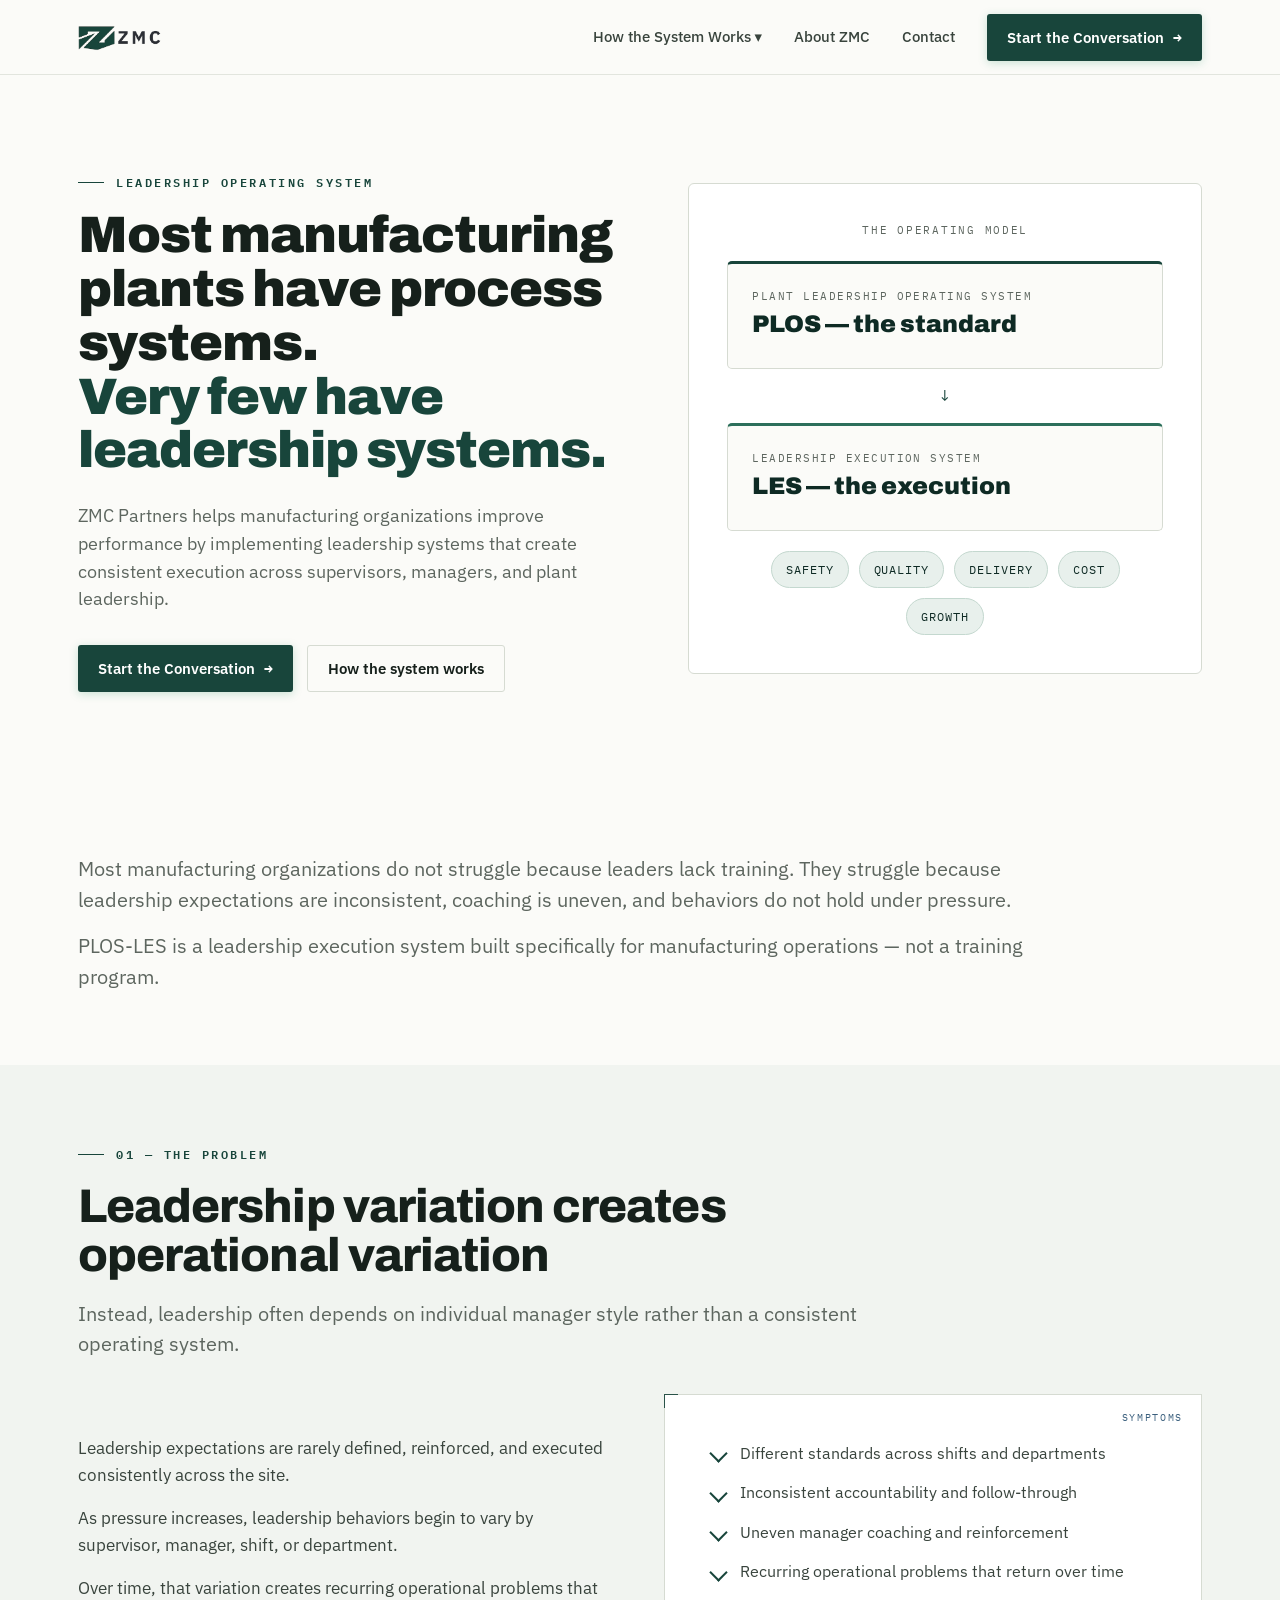
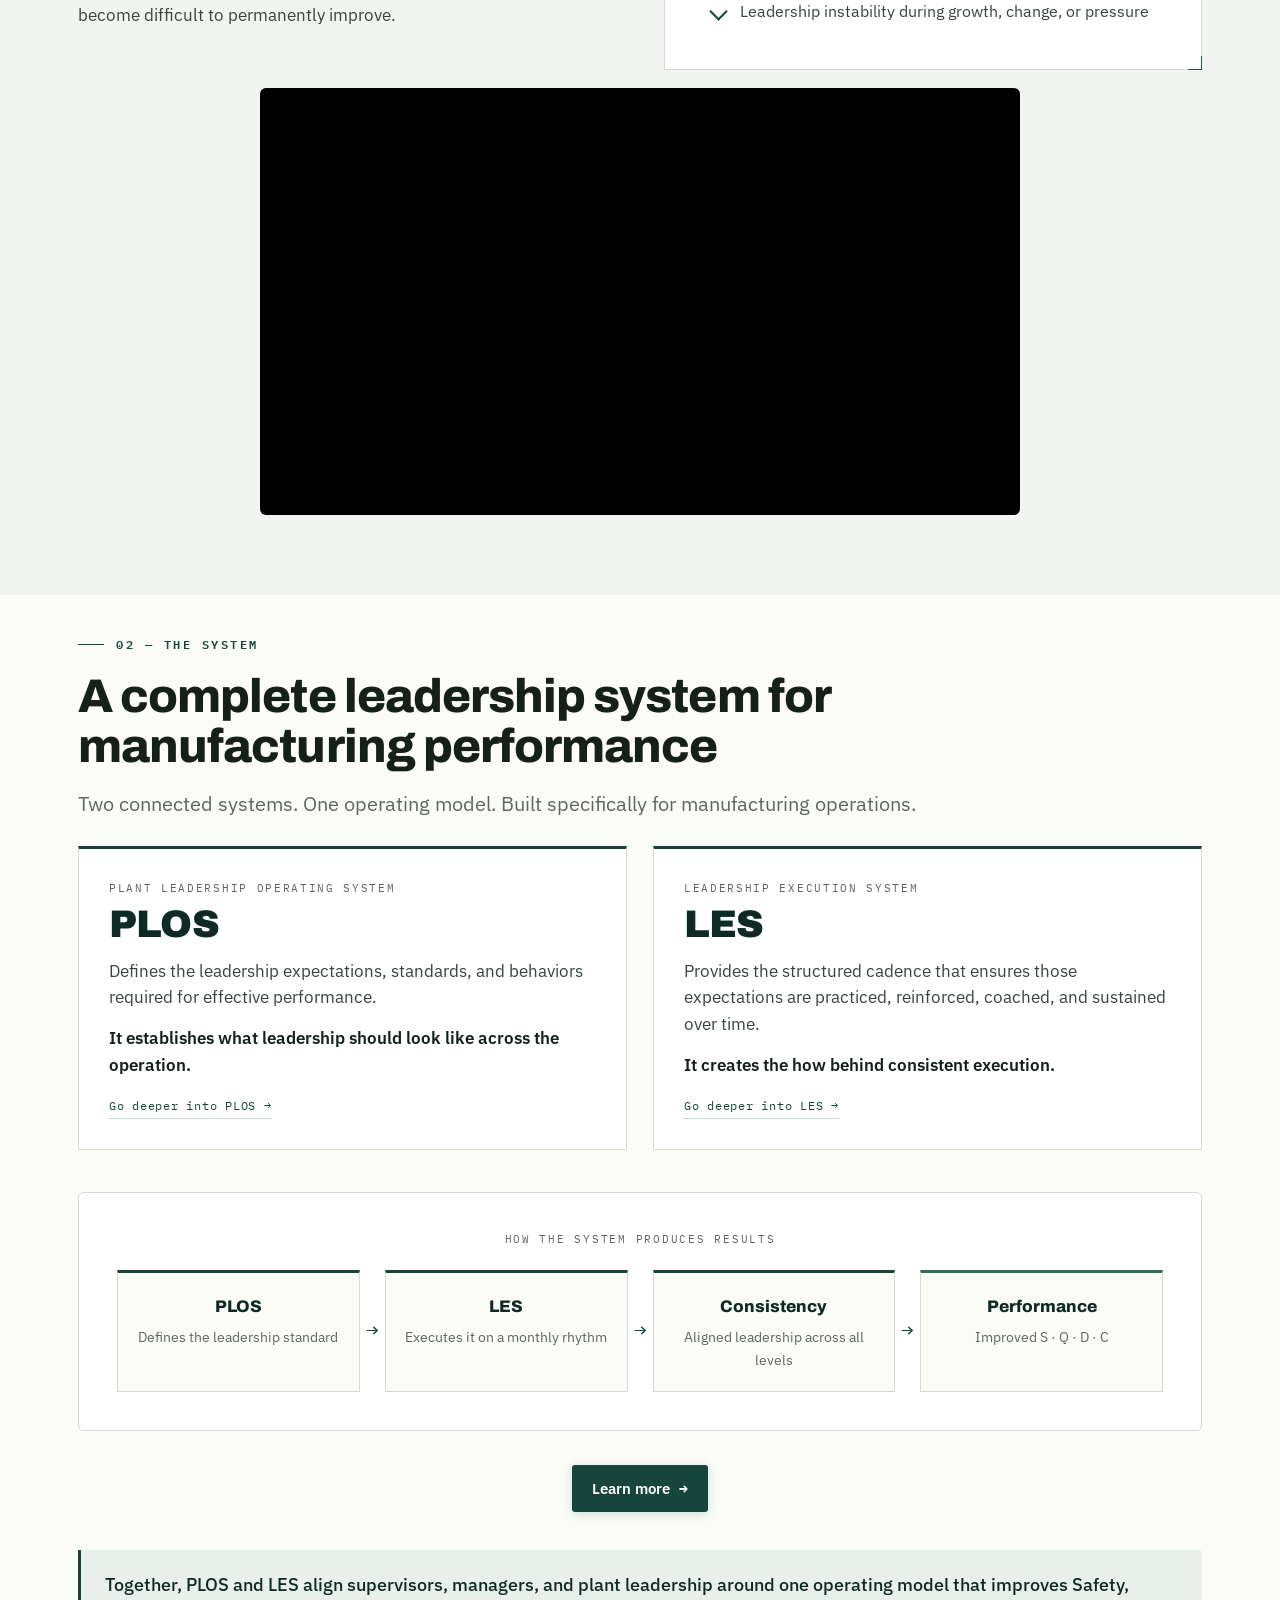
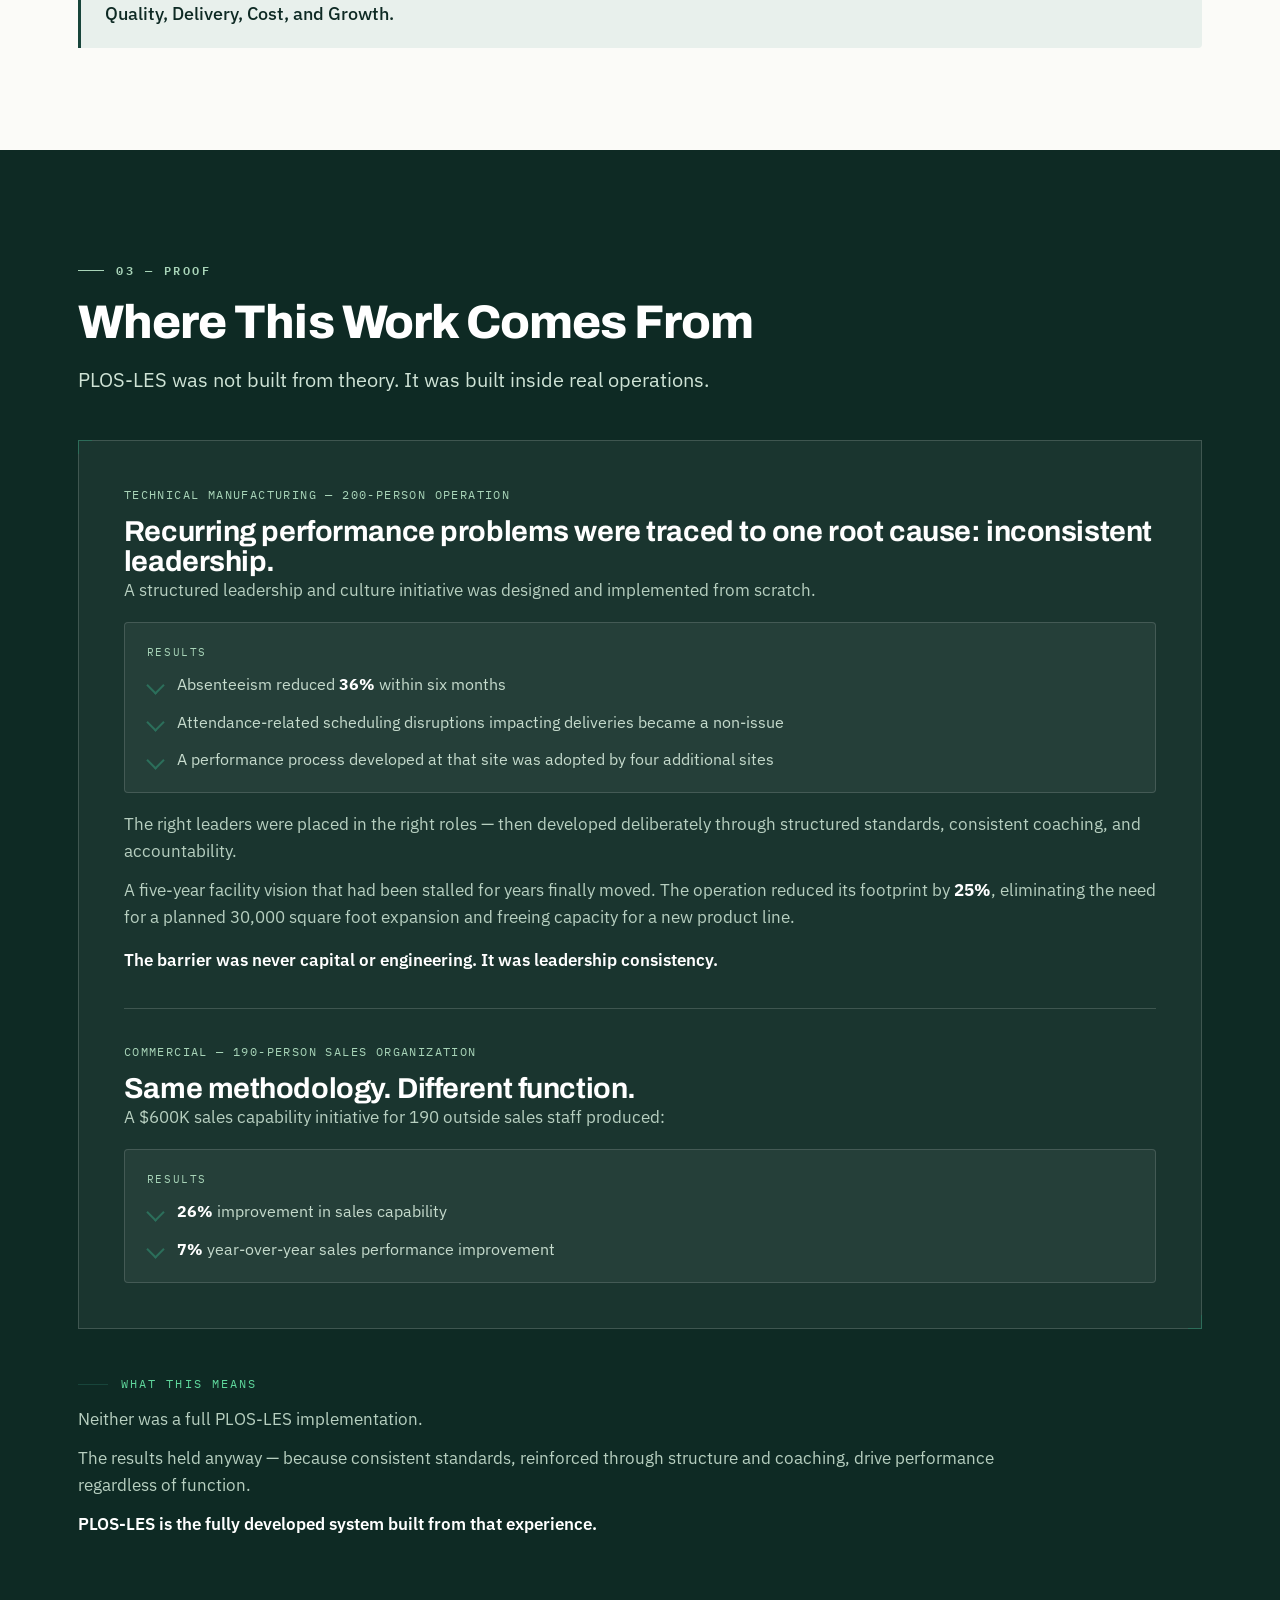
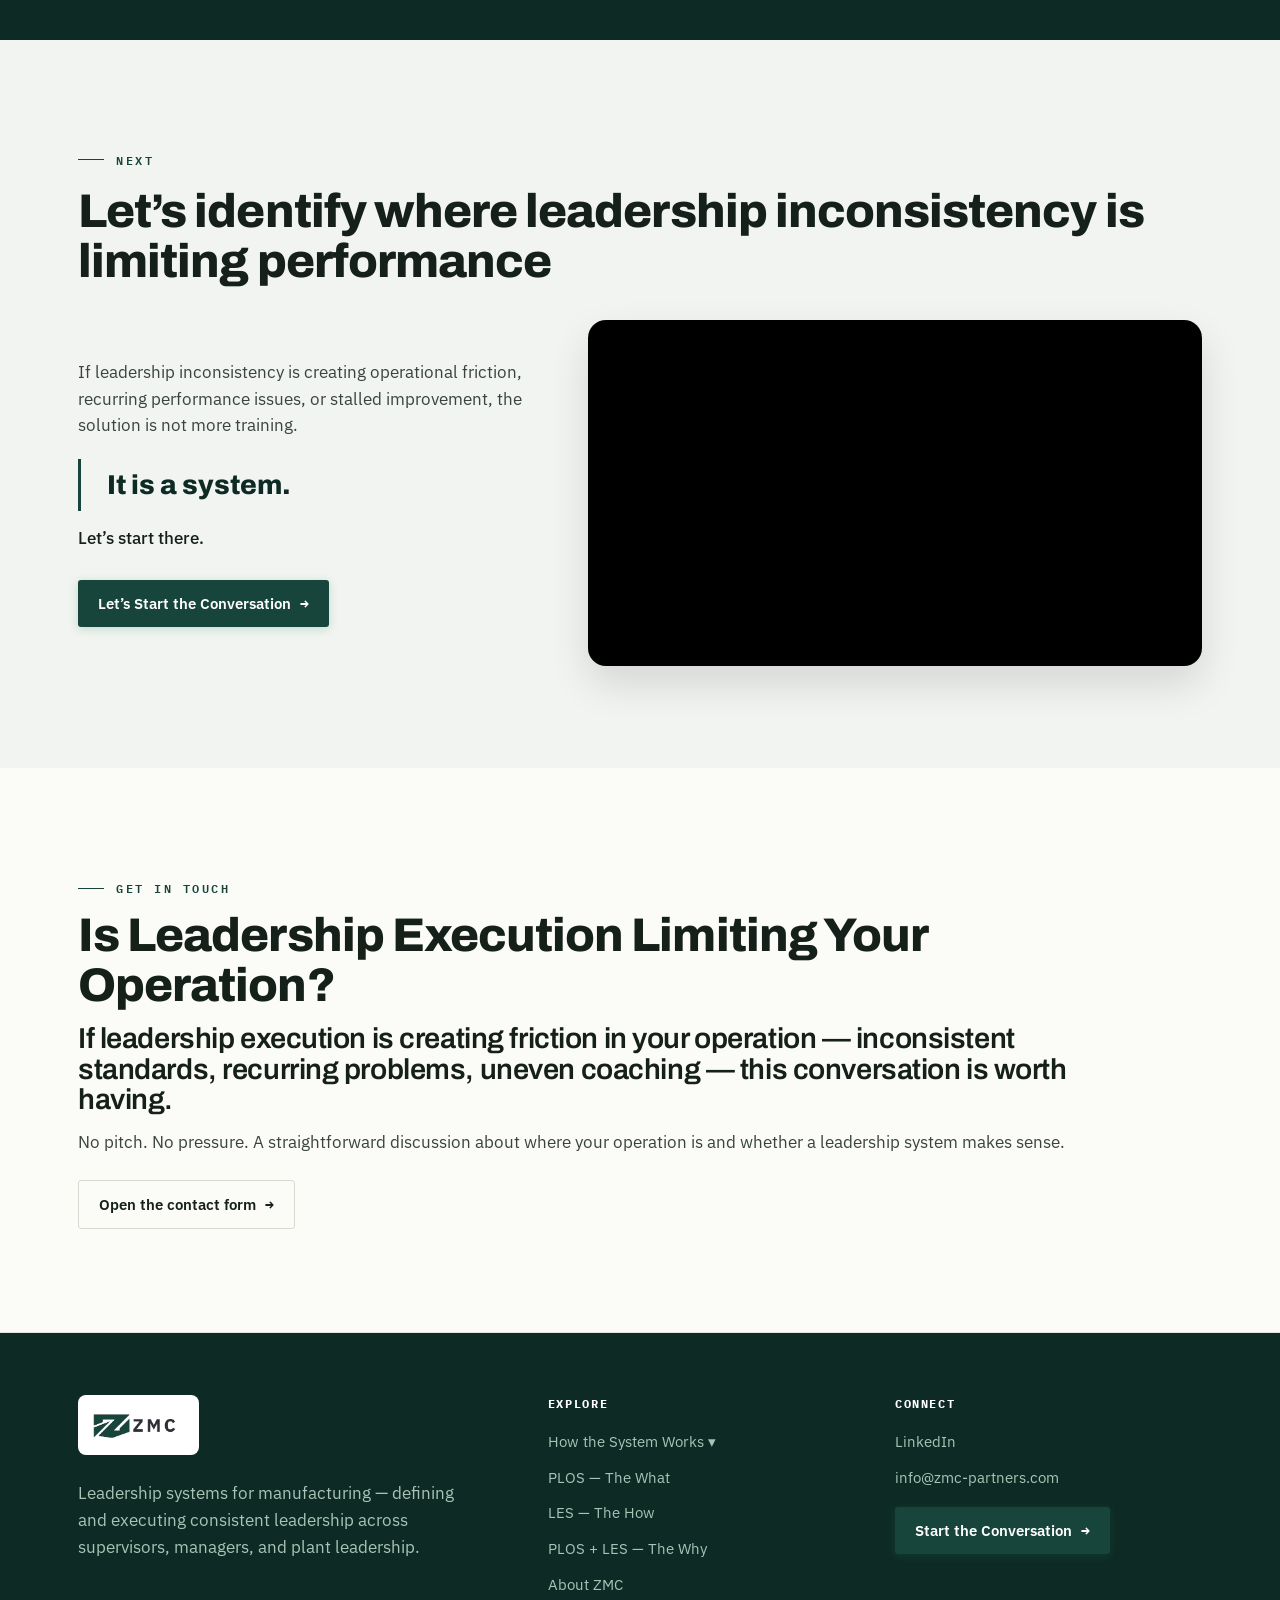
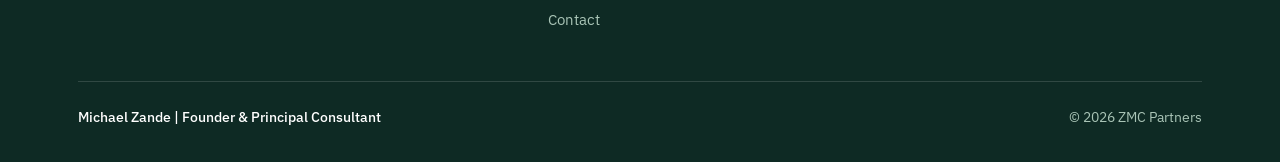
==== index.html @ 4e7f64ac "Update index.html" ====
<!DOCTYPE html>
<html lang="en">
<head>
<meta charset="UTF-8">
<meta name="viewport" content="width=device-width, initial-scale=1">
<meta name="color-scheme" content="light">
<meta name="supported-color-schemes" content="light">
<link rel="icon" href="images/logo-only-Z.png">
<title>ZMC Partners — Leadership Systems for Manufacturing</title>
<link rel="preconnect" href="https://fonts.googleapis.com">
<link rel="preconnect" href="https://fonts.gstatic.com" crossorigin>
<link href="https://fonts.googleapis.com/css2?family=Archivo:wght@500;600;700;800;900&family=IBM+Plex+Mono:wght@400;500;600&family=IBM+Plex+Sans:wght@400;500;600;700&display=swap" rel="stylesheet">
<link rel="stylesheet" href="styles.css">
<!-- Google Analytics -->
<script async src="https://www.googletagmanager.com/gtag/js?id=G-7N8K4PGCL7"></script>
<script>
  window.dataLayer = window.dataLayer || [];
  function gtag(){dataLayer.push(arguments);}
  gtag('js', new Date());
  gtag('config', 'G-7N8K4PGCL7');
</script>
</head>
<body>
<svg width="0" height="0" style="position:absolute"><symbol id="zmark" viewBox="0 0 24 24"><path d="M5 5 H19 V8.5 L10 15.5 H19 V19 H5 V15.5 L14 8.5 H5 Z" fill="#fff"/></symbol>
<symbol id="ic-factory" viewBox="0 0 48 48"><path d="M6 42V20l11 7V20l11 7V12h6l2 30H6z"/><path d="M12 42v-7M22 42v-7M32 42v-7"/></symbol>
<symbol id="ic-people" viewBox="0 0 48 48"><circle cx="17" cy="16" r="6"/><circle cx="33" cy="18" r="5"/><path d="M7 40c0-7 5-12 10-12s10 5 10 12M27 40c0-6 4-10 8-10s7 4 7 9"/></symbol>
<symbol id="ic-target" viewBox="0 0 48 48"><circle cx="24" cy="24" r="17"/><circle cx="24" cy="24" r="9"/><circle cx="24" cy="24" r="2.5"/></symbol>
<symbol id="ic-talk" viewBox="0 0 48 48"><path d="M8 10h26a4 4 0 0 1 4 4v14a4 4 0 0 1-4 4H20l-9 7v-7H8a4 4 0 0 1-4-4V14a4 4 0 0 1 4-4z"/></symbol>
<symbol id="ic-gear" viewBox="0 0 48 48"><circle cx="24" cy="24" r="7"/><path d="M24 6v6M24 36v6M6 24h6M36 24h6M11 11l4 4M33 33l4 4M37 11l-4 4M15 33l-4 4"/></symbol>
</svg>
<header class="nav">
  <div class="nav-in">
    <div class="brand" data-view="home"><img class="logo-img" src="images/zmc-logo.png" alt="ZMC Partners"></div>
    <nav class="navlinks" id="nav">
      <div class="nav-item">
        <a class="lnk" data-view="how">How the System Works ▾</a>
        <div class="dropdown">
          <a class="dlnk" data-view="how">Overview</a>
          <a class="dlnk" data-view="plos">PLOS — The What</a>
          <a class="dlnk" data-view="les">LES — The How</a>
          <a class="dlnk" data-view="together">PLOS + LES — The Why</a>
        </div>
      </div>
      <a class="lnk" data-view="about">About ZMC</a>
      <a class="lnk" data-view="contact">Contact</a>
      <button class="btn" data-view="contact">Start the Conversation <span class="arr">→</span></button>
    </nav>
    <button class="hamb" id="hamb" aria-label="Menu"><span></span><span></span><span></span></button>
  </div>
</header>
<main>
<section class="view" id="view-home">
  <div class="hero">
    <div class="wrap">
      <div class="hero-grid">
        <div>
          <span class="eyebrow">Leadership Operating System</span>
<h1 style="margin-top:18px;font-size:clamp(2rem, 4vw, 3.2rem)">Most manufacturing plants have process systems.<span class="b">Very few have leadership systems.</span></h1>          <p class="hero-sub">ZMC Partners helps manufacturing organizations improve performance by implementing leadership systems that create consistent execution across supervisors, managers, and plant leadership.</p>
          <div class="hero-cta">
            <button class="btn" data-view="contact">Start the Conversation <span class="arr">→</span></button>
            <button class="btn ghost" data-view="how">How the system works</button>
          </div>
        </div>
        <div class="dgm">
          <div class="dgm-title">The Operating Model</div>
          <div class="halves" style="grid-template-columns:1fr;gap:14px;max-width:none">
            <div class="half" style="border-top:3px solid var(--green);text-align:left">
              <div class="kick" style="font-family:'IBM Plex Mono';font-size:.66rem;letter-spacing:.14em;color:var(--muted);text-transform:uppercase">Plant Leadership Operating System</div>
              <div class="hb" style="font-size:1.5rem">PLOS — the standard</div>
            </div>
            <div style="text-align:center;color:var(--green);font-family:'IBM Plex Mono'">↓</div>
            <div class="half" style="border-top:3px solid var(--green-bright);text-align:left">
              <div class="kick" style="font-family:'IBM Plex Mono';font-size:.66rem;letter-spacing:.14em;color:var(--muted);text-transform:uppercase">Leadership Execution System</div>
              <div class="hb" style="font-size:1.5rem">LES — the execution</div>
            </div>
          </div>
          <div class="chips" style="margin-top:20px"><span class="chip">Safety</span><span class="chip">Quality</span><span class="chip">Delivery</span><span class="chip">Cost</span><span class="chip">Growth</span>
        </div>
      </div>
    </div>
  </div>

  <div class="sect-tight">
    <div class="wrap"><p class="lead" style="max-width:62rem">Most manufacturing organizations do not struggle because leaders lack training. They struggle because leadership expectations are inconsistent, coaching is uneven, and behaviors do not hold under pressure.</p>
<p class="lead" style="max-width:62rem;margin-top:16px">PLOS-LES is a leadership execution system built specifically for manufacturing operations — not a training program.</p></div>
  </div>

  <!-- problem -->
<div class="sect-tight tint" style="padding-bottom:36px;">
  <div class="wrap">
    <div class="shead">
      <span class="eyebrow">01 — The Problem</span>
      <h2>Leadership variation creates operational variation</h2>
      <p class="lead">Instead, leadership often depends on individual manager style rather than a consistent operating system.</p>
    </div>

    <div class="featrow" style="margin-top:34px;">
      <div class="vstack">
        <p>Leadership expectations are rarely defined, reinforced, and executed consistently across the site.</p>
        <p>As pressure increases, leadership behaviors begin to vary by supervisor, manager, shift, or department.</p>
        <p>Over time, that variation creates recurring operational problems that become difficult to permanently improve.</p>
      </div>

      <div class="plate">
        <span class="plate-tag">Symptoms</span>
        <ul class="checks">
          <li>Different standards across shifts and departments</li>
          <li>Inconsistent accountability and follow-through</li>
          <li>Uneven manager coaching and reinforcement</li>
          <li>Recurring operational problems that return over time</li>
          <li>Leadership instability during growth, change, or pressure</li>
        </ul>
      </div>
    </div>

        <div style="margin-top:18px; max-width:760px; margin-left:auto; margin-right:auto;">
      <div style="position:relative; width:100%; padding-top:56.25%; overflow:hidden; border-radius:6px; background:#000;">
        <iframe
          src="https://player.vimeo.com/video/1202277831?title=0&amp;byline=0&amp;portrait=0&amp;badge=0&amp;autopause=0&amp;player_id=0&amp;app_id=58479"
          style="position:absolute;top:0;left:0;width:100%;height:100%"
          frameborder="0"
          allow="autoplay; fullscreen; picture-in-picture; clipboard-write; encrypted-media; web-share"
          referrerpolicy="strict-origin-when-cross-origin"
          title="ZMC - Problem Statement">
        </iframe>
      </div>
    </div>

    <div style="height:44px;"></div>
  </div>
</div>

<!-- system -->
<div class="sect" style="padding-top:32px;">
  <div class="wrap">
    <div class="shead">
      <span class="eyebrow">02 — The System</span>
      <h2>A complete leadership system for manufacturing performance</h2>
      <p class="lead">Two connected systems. One operating model. Built specifically for manufacturing operations.</p>
    </div>

    <div class="sys-grid" style="margin-top:26px;">
      <div class="syscard">
        <span class="kick">Plant Leadership Operating System</span>
        <div class="big">PLOS</div>
        <p style="margin-top:14px">Defines the leadership expectations, standards, and behaviors required for effective performance.</p>
        <p class="ask">It establishes what leadership should look like across the operation.</p>
        <a class="more" data-view="plos">Go deeper into PLOS →</a>
      </div>

      <div class="syscard">
        <span class="kick">Leadership Execution System</span>
        <div class="big">LES</div>
        <p style="margin-top:14px">Provides the structured cadence that ensures those expectations are practiced, reinforced, coached, and sustained over time.</p>
        <p class="ask">It creates the how behind consistent execution.</p>
        <a class="more" data-view="les">Go deeper into LES →</a>
      </div>
    </div>

    <div class="dgm" style="margin-top:42px">
      <div class="dgm-title">How the system produces results</div>
      <div class="flow">
        <div class="fnode"><div class="ft">PLOS</div><div class="fd">Defines the leadership standard</div></div>
        <div class="farrow">→</div>
        <div class="fnode"><div class="ft">LES</div><div class="fd">Executes it on a monthly rhythm</div></div>
        <div class="farrow">→</div>
        <div class="fnode"><div class="ft">Consistency</div><div class="fd">Aligned leadership across all levels</div></div>
        <div class="farrow">→</div>
        <div class="fnode" style="border-top-color:var(--green-bright)"><div class="ft">Performance</div><div class="fd">Improved S · Q · D · C</div></div>
      </div>
    </div>

    <div style="margin-top:34px;text-align:center">
      <button class="btn" data-view="how">Learn more <span class="arr">→</span></button>
    </div>

    <div class="banner">
      <p>Together, PLOS and LES align supervisors, managers, and plant leadership around one operating model that improves Safety, Quality, Delivery, Cost, and Growth.</p>
    </div>
  </div>
</div>

  <!-- proof -->
  <div class="sect gsec">
    <div class="wrap">
      <div class="shead"><span class="eyebrow on-dark">03 — Proof</span><h2>Where This Work Comes From</h2><p class="lead">PLOS-LES was not built from theory. It was built inside real operations.</p></div>
      <div class="plate" style="margin-top:44px">
        <div class="case">
          <div class="ckick">Technical Manufacturing — 200-Person Operation</div>
          <h3>Recurring performance problems were traced to one root cause: inconsistent leadership.</h3>
          <p>A structured leadership and culture initiative was designed and implemented from scratch.</p>
          <div class="resbox"><div class="rl">Results</div><ul class="checks" style="gap:11px">
            <li>Absenteeism reduced <span class="hl">36%</span> within six months</li>
            <li>Attendance-related scheduling disruptions impacting deliveries became a non-issue</li>
            <li>A performance process developed at that site was adopted by four additional sites</li>
          </ul></div>
          <p style="margin-top:18px">The right leaders were placed in the right roles — then developed deliberately through structured standards, consistent coaching, and accountability.</p>
          <p style="margin-top:12px">A five-year facility vision that had been stalled for years finally moved. The operation reduced its footprint by <span class="hl">25%</span>, eliminating the need for a planned 30,000 square foot expansion and freeing capacity for a new product line.</p>
          <p style="margin-top:16px;color:#fff;font-weight:600">The barrier was never capital or engineering. It was leadership consistency.</p>
        </div>
        <div class="case">
          <div class="ckick">Commercial — 190-Person Sales Organization</div>
          <h3>Same methodology. Different function.</h3>
          <p>A $600K sales capability initiative for 190 outside sales staff produced:</p>
          <div class="resbox"><div class="rl">Results</div><ul class="checks" style="gap:11px">
            <li><span class="hl">26%</span> improvement in sales capability</li>
            <li><span class="hl">7%</span> year-over-year sales performance improvement</li>
          </ul></div>
        </div>
      </div>
      <div style="margin-top:46px;max-width:60rem">
        <div class="divider-tag" style="color:#5FD79C">What This Means</div>
        <p style="margin-top:12px">Neither was a full PLOS-LES implementation.</p>
        <p style="margin-top:12px">The results held anyway — because consistent standards, reinforced through structure and coaching, drive performance regardless of function.</p>
        <p style="margin-top:12px;color:#fff;font-weight:600">PLOS-LES is the fully developed system built from that experience.</p>
      </div>
    </div>
  </div>

  <!-- closing -->
<div class="sect tint">
  <div class="wrap">

    <div class="shead" style="max-width:72rem;">
      <span class="eyebrow">Next</span>
      <h2>Let’s identify where leadership inconsistency is limiting performance</h2>
    </div>

    <div style="display:grid; grid-template-columns:minmax(0,.85fr) minmax(0,1.15fr); gap:56px; align-items:center; margin-top:34px;">

      <!-- Left: text + CTA -->
      <div>
        <p>
          If leadership inconsistency is creating operational friction, recurring performance issues, or stalled improvement, the solution is not more training.
        </p>

        <p class="statement" style="margin-top:20px;font-family:'Archivo';font-weight:800;font-size:1.7rem;color:var(--green-deep)">
          It is a system.
        </p>

        <p style="margin-top:14px;color:var(--ink);font-weight:500">
          Let’s start there.
        </p>

        <div style="margin-top:28px">
          <button class="btn" data-view="contact">
            Let’s Start the Conversation <span class="arr">→</span>
          </button>
        </div>
      </div>

      <!-- Right: video -->
      <div style="width:100%;">
        <div style="position:relative; width:100%; padding-top:56.25%; border-radius:18px; overflow:hidden; box-shadow:0 18px 40px rgba(0,0,0,.12); background:#000;">
          <iframe
            src="https://player.vimeo.com/video/1202278043?title=0&amp;byline=0&amp;portrait=0&amp;badge=0&amp;autopause=0&amp;player_id=0&amp;app_id=58479"
            frameborder="0"
            allow="autoplay; fullscreen; picture-in-picture; clipboard-write; encrypted-media; web-share"
            referrerpolicy="strict-origin-when-cross-origin"
            style="position:absolute; top:0; left:0; width:100%; height:100%;"
            title="ZMC - Leadership System">
          </iframe>
        </div>
      </div>

    </div>

    <script src="https://player.vimeo.com/api/player.js"></script>
  </div>
</div>

  <!-- contact teaser -->
  <div class="sect">
    <div class="wrap">
      <div style="max-width:62rem">
        <div>
          <span class="eyebrow">Get in touch</span>
          <h2 style="margin:14px 0">Is Leadership Execution Limiting Your Operation?</h2>
          <h3 style="font-weight:600;color:var(--ink)">If leadership execution is creating friction in your operation — inconsistent standards, recurring problems, uneven coaching — this conversation is worth having.
</h3>
          <p style="margin-top:14px">No pitch. No pressure. A straightforward discussion about where your operation is and whether a leadership system makes sense.
</p>
          <div style="margin-top:24px"><button class="btn ghost" data-view="contact">Open the contact form <span class="arr">→</span></button></div>
        </div>
      </div>
    </div>
  </div>
</section>
</main>
<footer class="ft">
  <div class="wrap">
    <div class="ft-top">
      <div>
        <div class="ft-logo-chip" data-view="home" style="cursor:pointer"><img src="images/zmc-logo.png" alt="ZMC Partners"></div>
        <p style="max-width:24rem;color:#A9C4B6">Leadership systems for manufacturing — defining and executing consistent leadership across supervisors, managers, and plant leadership.</p>
      </div>
      <div><h5>Explore</h5>
        <a class="fl" data-view="how">How the System Works ▾</a>
        <a class="fl" data-view="plos">PLOS — The What</a>
        <a class="fl" data-view="les">LES — The How</a>
        <a class="fl" data-view="together">PLOS + LES — The Why</a>
        <a class="fl" data-view="about">About ZMC</a>
        <a class="fl" data-view="contact">Contact</a>
      </div>
      <div><h5>Connect</h5>
        <a class="fl" href="https://www.linkedin.com/company/zmc-partners/" target="_blank" rel="noopener">LinkedIn</a>
        <a class="fl" href="mailto:info@zmc-partners.com">info@zmc-partners.com</a>
        <div style="margin-top:18px"><button class="btn" data-view="contact">Start the Conversation <span class="arr">→</span></button></div>
      </div>
    </div>
    <div class="ft-bottom"><span class="who">Michael Zande | Founder &amp; Principal Consultant</span><span>© 2026 ZMC Partners</span></div>
  </div>
</footer>
<script src="site.js"></script>
</body>
</html>
---- styles.css ----
:root{
    /* ====== BRAND GREEN — paste your exact hex from the old site here ====== */
    --green:#18453B;
    --green-bright:#2C6F5B;
    --green-deep:#0E2A24;
    --green-soft:#E8F0EC;
    --steel-blue:#3A5F7D;
    --steel-blue-deep:#2D4A61;
    --steel-blue-soft:#E8EEF5;
    --green-line:#C4D8CF;
    /* ====================================================================== */
    --paper:#FBFBF8;
    --paper-2:#FFFFFF;
    --tint:#F1F4F0;
    --ink:#16201B;
    --ink-soft:#39443D;
    --muted:#5D665F;
    --line:#E2E5DE;
    --line-2:#D6DBD2;
    --maxw:1180px;
  }
  html{color-scheme:only light;background:var(--paper);background-image:linear-gradient(var(--paper),var(--paper));-webkit-text-size-adjust:100%;overflow-y:scroll}
  *{box-sizing:border-box;margin:0;padding:0}
  html{scroll-behavior:smooth}
  body{font-family:"IBM Plex Sans",system-ui,sans-serif;background:var(--paper);background-image:linear-gradient(var(--paper),var(--paper));color:var(--ink);line-height:1.62;-webkit-font-smoothing:antialiased;overflow-x:hidden}
  img,svg{max-width:100%;display:block}
  a{color:inherit;text-decoration:none}

  /* ---------- type ---------- */
  .eyebrow{font-family:"IBM Plex Mono",monospace;font-size:.72rem;letter-spacing:.22em;text-transform:uppercase;font-weight:600;color:var(--green);display:inline-flex;align-items:center;gap:12px}
  .eyebrow::before{content:"";width:26px;height:1px;background:var(--green)}
  .eyebrow.on-dark{color:#A8D4B8}
  .eyebrow.on-dark::before{background:#A8D4B8}
  h1,h2,h3,h4{font-family:"Archivo",sans-serif;line-height:1.05;letter-spacing:-.02em;color:var(--ink)}
  h1{font-weight:900;font-size:clamp(2.3rem,5.6vw,4.3rem)}
  h2{font-weight:800;font-size:clamp(1.85rem,3.8vw,2.95rem)}
  h3{font-weight:700;font-size:clamp(1.25rem,2.3vw,1.8rem);letter-spacing:-.015em}
  h4{font-weight:700;font-size:1.06rem}
  p{font-size:1.04rem;color:var(--ink-soft)}
  .lead{font-size:clamp(1.1rem,1.6vw,1.38rem);line-height:1.5;font-weight:400;color:var(--muted)}

  /* ---------- layout ---------- */
  .wrap{max-width:var(--maxw);margin:0 auto;padding:0 28px}
  .sect{padding:clamp(60px,8vw,116px) 0}
  .sect-tight{padding:clamp(44px,6vw,72px) 0}
  .tint{background:var(--tint);background-image:linear-gradient(var(--tint),var(--tint))}
  .center{text-align:center;margin-left:auto;margin-right:auto}

  /* green/dark sections */
  .gsec{background:var(--green-deep);background-image:linear-gradient(var(--green-deep),var(--green-deep));color:#DCEAE1}
  .bsec{background:var(--steel-blue);background-image:linear-gradient(var(--steel-blue),var(--steel-blue));color:#EEF2F8}
  .bsec h1,.bsec h2,.bsec h3,.bsec h4{color:#fff}
  .bsec p{color:#D0DCF0}
  .bsec .lead{color:#C0D0E8}
  .bsec strong{color:#fff}
  .bsec .eyebrow{color:#fff;border-color:#fff}
  .bsec .eyebrow::before{background:#fff}
  .gsec h1,.gsec h2,.gsec h3,.gsec h4{color:#fff}
  .gsec p{color:#B7CFC0}
  .gsec .lead{color:#CFE3D6}

  /* ---------- engineering plate signature ---------- */
  .plate{position:relative;border:1px solid var(--line-2);background:var(--paper-2);padding:clamp(26px,3.5vw,48px)}
  .gsec .plate{background:rgba(255,255,255,.05);border-color:rgba(255,255,255,.16)}
  .plate::before,.plate::after{content:"";position:absolute;width:13px;height:13px;border:1.6px solid var(--green);opacity:.9}
  .plate::before{top:-1px;left:-1px;border-right:none;border-bottom:none}
  .plate::after{bottom:-1px;right:-1px;border-left:none;border-top:none}
  .gsec .plate::before,.gsec .plate::after{border-color:var(--green-bright)}
  .plate-tag{position:absolute;top:14px;right:18px;font-family:"IBM Plex Mono";font-size:.65rem;letter-spacing:.16em;color:var(--steel-blue);text-transform:uppercase}
  .gsec .plate-tag{color:#8FB6A0}

  /* ---------- nav ---------- */
  header.nav{position:sticky;top:0;z-index:60;background:rgba(251,251,248,.9);backdrop-filter:blur(10px);border-bottom:1px solid var(--line)}
  .nav-in{max-width:var(--maxw);margin:0 auto;padding:0 28px;height:74px;display:flex;align-items:center;justify-content:space-between}
  .brand{display:flex;align-items:center;gap:12px;cursor:pointer}
  .logo-badge{width:40px;height:40px;border-radius:9px;background:var(--green);display:grid;place-items:center;flex:none;box-shadow:0 2px 8px rgba(23,138,85,.28)}
  .logo-badge svg{width:24px;height:24px}
  .logo-wm{display:flex;flex-direction:column;line-height:1}
  .logo-wm .a{font-family:"Archivo";font-weight:800;font-size:1.12rem;letter-spacing:.01em;color:var(--ink)}
  .logo-wm .b{font-family:"IBM Plex Mono";font-size:.6rem;letter-spacing:.32em;color:var(--green);margin-top:3px}
  .navlinks{display:flex;align-items:center;gap:32px}
  .navlinks a.lnk{font-size:.93rem;font-weight:500;color:var(--ink-soft);cursor:pointer;position:relative;padding:5px 0;transition:color .18s}
  .navlinks a.lnk:hover{color:var(--green-deep)}
  .navlinks a.lnk.active{color:var(--green-deep);font-weight:600}
  .navlinks a.lnk.active::after{content:"";position:absolute;left:0;right:0;bottom:-2px;height:2px;background:var(--green)}
/* dropdown nav */
    .nav-item{position:relative;display:inline-flex;align-items:center}
    .dropdown{display:none;position:absolute;top:calc(100% + 8px);left:0;background:var(--paper);border:1px solid var(--line);border-top:2px solid var(--green);min-width:220px;z-index:200;box-shadow:0 8px 24px rgba(0,0,0,.12);flex-direction:column}
    .nav-item:hover .dropdown{display:flex}
    .dropdown a{display:block;width:100%;padding:12px 18px;font-family:"IBM Plex Sans",system-ui,sans-serif;font-size:.93rem;font-weight:500;color:var(--ink-soft);border-bottom:1px solid var(--line);cursor:pointer;white-space:nowrap;letter-spacing:normal}
    .dropdown a:last-child{border-bottom:none}
.dropdown a:hover{background:var(--green-soft);color:var(--green-deep)}
.dlnk{display:block;width:100%;padding:12px 18px;font-family:"IBM Plex Sans",system-ui,sans-serif;font-size:.93rem;font-weight:500;color:var(--ink-soft);cursor:pointer}
.dlnk:hover{background:var(--green-soft);color:var(--green-deep)}
  .btn{display:inline-flex;align-items:center;gap:9px;font-family:"IBM Plex Sans";font-weight:600;font-size:.92rem;background:var(--green);color:#fff;border:none;cursor:pointer;padding:11px 20px;border-radius:3px;transition:background .18s,transform .18s,box-shadow .18s;box-shadow:0 2px 10px rgba(23,138,85,.22)}
  .btn:hover{background:#0f7548;transform:translateY(-1px);box-shadow:0 6px 16px rgba(23,138,85,.28)}
  .btn .arr{font-family:"IBM Plex Mono"}
  .btn.ghost{background:transparent;border:1px solid var(--line-2);color:var(--ink);box-shadow:none}
  .btn.ghost:hover{background:var(--green-soft);border-color:var(--green-line);color:var(--green-deep)}
  .btn.on-dark{background:#fff;color:var(--green-deep);box-shadow:none}
  .btn.on-dark:hover{background:#eaf5ee}
  .btn.ghost.on-dark{background:transparent;border-color:rgba(255,255,255,.28);color:#fff}
  .btn.ghost.on-dark:hover{background:rgba(255,255,255,.1)}
  .hamb{display:none;flex-direction:column;gap:5px;background:none;border:none;cursor:pointer;padding:8px}
  .hamb span{width:24px;height:2px;background:var(--ink);transition:.25s}
  .hamb.open span:nth-child(1){transform:translateY(7px) rotate(45deg)}
  .hamb.open span:nth-child(2){opacity:0}
  .hamb.open span:nth-child(3){transform:translateY(-7px) rotate(-45deg)}

  /* ---------- views ---------- */
  .view{display:block;animation:fade .42s ease}
  .view.is-active{display:block}
  @keyframes fade{from{opacity:0;transform:translateY(8px)}to{opacity:1;transform:none}}

  /* ---------- image placeholder panels (swap with client photos) ---------- */
  .imgph{position:relative;aspect-ratio:4/3;border:1px solid var(--line-2);overflow:hidden;border-radius:4px;background:linear-gradient(140deg,var(--green-deep),#0a3a25 60%,#08311f);display:flex;align-items:flex-end}
  .imgph::before{content:"";position:absolute;inset:0;background-image:linear-gradient(rgba(255,255,255,.055) 1px,transparent 1px),linear-gradient(90deg,rgba(255,255,255,.055) 1px,transparent 1px);background-size:36px 36px}
  .imgph .ic{position:absolute;inset:0;display:grid;place-items:center;opacity:.18}
  .imgph .ic svg{width:42%;height:42%;stroke:#fff;fill:none;stroke-width:1.2;stroke-linecap:round;stroke-linejoin:round}
  .imgph .cap{position:relative;margin:14px;font-family:"IBM Plex Mono";font-size:.64rem;letter-spacing:.13em;color:rgba(255,255,255,.82);text-transform:uppercase;background:rgba(0,0,0,.28);padding:6px 10px;border-left:2px solid var(--green-bright)}
  .imgph.portrait{aspect-ratio:3/4}
  .imgph .mono-init{position:absolute;inset:0;display:grid;place-items:center;font-family:"Archivo";font-weight:900;font-size:5rem;color:rgba(255,255,255,.14)}

  /* hero */
  .hero{background:var(--paper);border-bottom:1px solid var(--line)}
  .hero-grid{display:grid;grid-template-columns:1.04fr .96fr;gap:54px;align-items:center;padding:clamp(58px,7vw,104px) 0}
  .hero h1 .b{color:var(--green);display:block}
  .hero-sub{margin-top:24px;max-width:34rem;color:var(--muted);font-size:1.12rem;line-height:1.55}
  .hero-cta{margin-top:32px;display:flex;gap:14px;flex-wrap:wrap}

  /* section header */
  .shead{max-width:54rem}
  .shead .eyebrow{margin-bottom:18px}
  .shead p.lead{margin-top:18px}
  .divider-tag{font-family:"IBM Plex Mono";font-size:.72rem;letter-spacing:.18em;text-transform:uppercase;color:var(--green);display:flex;align-items:center;gap:13px;margin-bottom:10px}
  .divider-tag::before{content:"";width:30px;height:1px;background:var(--green)}

  /* lists */
  .vstack{display:flex;flex-direction:column;gap:16px}
  .checks{list-style:none;display:grid;gap:13px}
  .checks li{position:relative;padding-left:30px;font-size:1.02rem;color:var(--ink-soft)}
  .checks li::before{content:"";position:absolute;left:2px;top:.46em;width:11px;height:11px;border:2px solid var(--green);border-top:none;border-right:none;transform:rotate(-45deg)}
  .gsec .checks li{color:#C6DBCD}
  .gsec .checks li::before{border-color:var(--green-bright)}
  .hl{color:var(--green-deep);font-weight:700}
  .gsec .hl{color:#fff}

  /* featrow */
  .featrow{display:grid;grid-template-columns:1fr 1fr;gap:48px;align-items:center}
  .featrow.flip .fr-media{order:2}

  /* two systems cards */
  .sys-grid{display:grid;grid-template-columns:1fr 1fr;gap:26px;margin-top:46px}
  .syscard{background:var(--paper-2);border:1px solid var(--line-2);padding:30px;display:flex;flex-direction:column;border-top:3px solid var(--green)}
  .syscard .kick{font-family:"IBM Plex Mono";font-size:.7rem;letter-spacing:.15em;text-transform:uppercase;color:var(--muted);margin-bottom:8px}
  .syscard .big{font-family:"Archivo";font-weight:900;font-size:2.4rem;letter-spacing:-.02em;color:var(--green-deep);line-height:1}
  .syscard .ask{font-weight:600;color:var(--ink);margin-top:auto;padding-top:14px}
  .syscard a.more{margin-top:16px;font-family:"IBM Plex Mono";font-size:.78rem;letter-spacing:.06em;color:var(--green);cursor:pointer;border-bottom:1px solid var(--green-line);padding-bottom:2px;align-self:flex-start}
  .syscard a.more:hover{color:var(--green-deep)}

  .banner{margin-top:38px;border-left:3px solid var(--green);padding:20px 24px;background:var(--green-soft);border-radius:0 4px 4px 0}
  .banner p{color:var(--green-deep);font-size:1.12rem;font-weight:500}
  .gsec .banner{background:rgba(255,255,255,.05);border-color:var(--green-bright)}
  .gsec .banner p{color:#fff}

  /* readouts */
  .readouts{display:grid;grid-template-columns:repeat(3,1fr);border:1px solid var(--line-2);margin-top:42px;background:var(--paper-2)}
  .readout{padding:28px 26px;border-right:1px solid var(--line-2)}
  .readout:last-child{border-right:none}
  .readout .num{font-family:"Archivo";font-weight:900;font-size:clamp(2.2rem,4vw,3.1rem);color:var(--green);line-height:1;letter-spacing:-.03em}
  .readout .lab{font-family:"IBM Plex Mono";font-size:.73rem;letter-spacing:.06em;text-transform:uppercase;color:var(--muted);margin-top:12px;line-height:1.5}
  .gsec .readouts{background:rgba(255,255,255,.04);border-color:rgba(255,255,255,.16)}
  .gsec .readout{border-color:rgba(255,255,255,.16)}
  .gsec .readout .num{color:#A8D4B8}
  .gsec .readout .lab{color:#9FBEAD}

  /* case */
  .case{border-top:1px solid rgba(255,255,255,.16);padding-top:34px;margin-top:34px}
  .case:first-of-type{border-top:none;margin-top:0;padding-top:0}
  .ckick{font-family:"IBM Plex Mono";font-size:.73rem;letter-spacing:.12em;text-transform:uppercase;color:#A8D4B8;margin-bottom:12px}
  .resbox{margin-top:18px;background:rgba(255,255,255,.05);border:1px solid rgba(255,255,255,.14);padding:20px 22px;border-radius:4px}
  .resbox .rl{font-family:"IBM Plex Mono";font-size:.7rem;letter-spacing:.14em;text-transform:uppercase;color:#A8D4B8;margin-bottom:10px}

  /* roles */
  .roles{display:grid;grid-template-columns:repeat(2,1fr);gap:18px;margin-top:40px}
  .role{background:var(--paper-2);border:1px solid var(--line-2);padding:26px;border-left:3px solid var(--steel-blue)}
  .role .rn{font-family:"IBM Plex Mono";font-size:.7rem;letter-spacing:.13em;color:var(--green);text-transform:uppercase}
  .role h4{margin:8px 0 2px}
  .role .does{font-weight:600;color:var(--green-deep);font-size:.92rem;margin-bottom:12px;font-family:"IBM Plex Mono";letter-spacing:.02em}
  .role ul{list-style:none;display:grid;gap:8px}
  .role li{position:relative;padding-left:18px;font-size:.95rem;color:var(--muted)}
  .role li::before{content:"";position:absolute;left:0;top:.62em;width:6px;height:6px;background:var(--green);border-radius:50%}

  /* pillars + modules */
  .pillar{margin-top:42px}
  .pillar-head{display:flex;align-items:baseline;gap:18px;border-bottom:2px solid var(--green-line);padding-bottom:14px;margin-bottom:22px}
  .pillar-head .pn{font-family:"Archivo";font-weight:900;font-size:1.5rem;color:var(--green)}
  .pillar-head .pd{margin-left:auto;max-width:30rem;color:var(--muted);font-size:.95rem;text-align:right}
  .mods{display:grid;grid-template-columns:repeat(3,1fr);gap:18px}
  .mod{background:var(--paper-2);border:1px solid var(--line-2);padding:24px;border-top:3px solid var(--steel-blue)}
  .mod .mn{font-family:"IBM Plex Mono";font-size:.72rem;letter-spacing:.1em;color:var(--green);text-transform:uppercase}
  .mod h4{margin:10px 0 8px;font-size:1.02rem}
  .mod p{font-size:.93rem;color:var(--muted);line-height:1.55}

  /* weeks */
  .weeks{display:grid;grid-template-columns:repeat(4,1fr);gap:18px;margin-top:40px}
  .week{background:var(--paper-2);border:1px solid var(--line-2);padding:25px;position:relative;overflow:hidden}
  .week::before{content:"";position:absolute;top:0;left:0;width:100%;height:4px;background:var(--steel-blue)}
  .week:nth-child(1)::before{opacity:.45}
  .week:nth-child(2)::before{opacity:.65}
  .week:nth-child(3)::before{opacity:.82}
  .week .wn{font-family:"IBM Plex Mono";font-size:.73rem;letter-spacing:.1em;color:var(--green);text-transform:uppercase}
  .week h4{margin:7px 0 9px}
  .week p{font-size:.92rem;color:var(--muted);line-height:1.55}
  .gsec .week{background:rgba(255,255,255,.05);border-color:rgba(255,255,255,.14)}
  .gsec .week p{color:#B7CFC0}

  .statement{border-left:3px solid var(--green);padding:4px 0 4px 26px;margin:0}
  .bigtwo h2 .l2{color:var(--green)}

  /* founder */
  .founder{display:grid;grid-template-columns:1.1fr .9fr;gap:54px;align-items:start}

  /* serve */
  .serve-grid{display:grid;grid-template-columns:1.05fr .95fr;gap:48px;align-items:center}
  .pillbox{background:var(--paper-2);border:1px solid var(--line-2);border-left:3px solid var(--steel-blue);padding:24px;margin-top:20px;border-radius:4px}
  .pillbox h4{margin-bottom:12px}

  /* cta band */
  .ctaband{text-align:center}
  .ctaband h2{margin-bottom:16px}

  /* ===== recreated diagrams ===== */
  .dgm{background:var(--paper-2);border:1px solid var(--line-2);border-radius:6px;padding:clamp(22px,3vw,38px)}
  .gsec .dgm{background:rgba(255,255,255,.04);border-color:rgba(255,255,255,.14)}
  .dgm-title{font-family:"IBM Plex Mono";font-size:.68rem;letter-spacing:.16em;text-transform:uppercase;color:var(--muted);text-align:center;margin-bottom:22px}
  .gsec .dgm-title{color:#8FB6A0}

  /* PLOS house */
  .house{max-width:760px;margin:0 auto}
  .roof{background:var(--green);clip-path:polygon(10% 0,90% 0,100% 100%,0 100%);display:grid;place-items:center;margin:0 auto;width:86%;min-height:60px;padding:14px 28px}
  .roof span{color:#fff;font-family:"Archivo";font-weight:800;font-size:clamp(.66rem,2.4vw,.82rem);letter-spacing:.02em;text-align:center;line-height:1.25}
  .house-cols{display:grid;grid-template-columns:repeat(3,1fr);gap:14px;margin-top:10px}
  .hcol{border:1px solid var(--line-2);background:var(--paper)}
  .hcol .ht{background:var(--green-soft);color:var(--green-deep);font-family:"Archivo";font-weight:800;font-size:.92rem;text-align:center;padding:11px 8px;border-bottom:2px solid var(--green)}
  .hcol .hm{padding:9px 11px;font-size:.82rem;color:var(--ink-soft);border-bottom:1px solid var(--line);display:flex;gap:8px}
  .hcol .hm:last-child{border-bottom:none}
  .hcol .hm b{color:var(--green);font-family:"IBM Plex Mono";font-size:.72rem}
  .foundation{margin-top:10px;background:var(--green-deep);color:#fff;text-align:center;font-family:"Archivo";font-weight:700;font-size:.82rem;letter-spacing:.04em;padding:12px;border-radius:0 0 4px 4px}

  /* LES cycle */
  .cycle{display:grid;grid-template-columns:repeat(4,1fr);gap:0;max-width:860px;margin:0 auto;counter-reset:wk}
  .cnode{position:relative;text-align:center;padding:0 10px}
  .cnode .ring{width:84px;height:84px;border-radius:50%;border:2px solid var(--green);background:var(--paper-2);display:grid;place-items:center;margin:0 auto;font-family:"Archivo";font-weight:900;color:var(--green-deep);font-size:1.5rem;position:relative;z-index:2}
  .gsec .cnode .ring{background:var(--green-deep);color:#fff;border-color:var(--green-bright)}
  .cnode::after{content:"";position:absolute;top:42px;left:50%;width:100%;height:2px;background:var(--green-line);z-index:1}
  .cnode:last-child::after{display:none}
  .cnode .wl{margin-top:14px;font-family:"IBM Plex Mono";font-size:.66rem;letter-spacing:.1em;color:var(--green);text-transform:uppercase}
  .cnode .wt{font-family:"Archivo";font-weight:700;font-size:1rem;margin-top:4px;color:var(--ink)}
  .gsec .cnode .wt{color:#fff}
  .cycle-loop{text-align:center;margin-top:24px;font-family:"IBM Plex Mono";font-size:.72rem;letter-spacing:.12em;color:var(--green);text-transform:uppercase}

  /* process flow */
  .flow{display:flex;align-items:stretch;gap:0;flex-wrap:wrap;justify-content:center}
  .fnode{flex:1;min-width:150px;background:var(--paper);border:1px solid var(--line-2);border-top:3px solid var(--green);padding:20px 18px;text-align:center}
  .fnode .ft{font-family:"Archivo";font-weight:800;color:var(--green-deep);font-size:1.05rem}
  .fnode .fd{font-size:.86rem;color:var(--muted);margin-top:6px}
  .farrow{display:grid;place-items:center;color:var(--green);font-family:"IBM Plex Mono";font-size:1.3rem;padding:0 6px}
  .chips{display:flex;gap:10px;justify-content:center;flex-wrap:wrap;margin-top:22px}
  .chip{font-family:"IBM Plex Mono";font-size:.74rem;letter-spacing:.08em;background:var(--green-soft);color:var(--green-deep);border:1px solid var(--green-line);padding:8px 14px;border-radius:30px;text-transform:uppercase}

  /* two halves */
  .halves{display:grid;grid-template-columns:1fr auto 1fr;align-items:center;gap:20px;max-width:760px;margin:0 auto}
  .half{border:1px solid var(--line-2);background:var(--paper);padding:24px;text-align:center;border-radius:5px}
  .half .hb{font-family:"Archivo";font-weight:900;font-size:1.8rem;color:var(--green-deep)}
  .half .hs{font-size:.86rem;color:var(--muted);margin-top:6px}
  .plus{font-family:"Archivo";font-weight:900;font-size:1.6rem;color:var(--green)}
  .gsec .half{background:rgba(255,255,255,.05);border-color:rgba(255,255,255,.14)}
  .gsec .half .hb{color:#fff}

  /* contact form */
  .form-grid{display:grid;grid-template-columns:1fr 1fr;gap:48px;align-items:start}
  .field{margin-bottom:18px}
  .field label{display:block;font-family:"IBM Plex Mono";font-size:.72rem;letter-spacing:.08em;text-transform:uppercase;color:var(--muted);margin-bottom:7px}
  .field input,.field select,.field textarea{width:100%;font-family:"IBM Plex Sans";font-size:1rem;color:var(--ink);background:#fff;border:1px solid var(--line-2);padding:13px 14px;border-radius:3px;transition:border .18s,box-shadow .18s}
  .field input:focus,.field select:focus,.field textarea:focus{outline:none;border-color:var(--green);box-shadow:0 0 0 3px rgba(23,138,85,.14)}
  .field textarea{resize:vertical;min-height:130px}
  .form-note{font-size:.85rem;color:var(--muted);margin-top:6px}
  .ok{display:none;background:var(--green-soft);border:1px solid var(--green-line);border-left:3px solid var(--green);padding:18px 20px;margin-top:10px;border-radius:0 4px 4px 0}
  .ok.show{display:block}
  .ok strong{color:var(--green-deep)}
  .contact-side{background:var(--green-deep);color:#CFE3D6;padding:32px;border-radius:5px}
  .contact-side h3{color:#fff;margin-bottom:18px}
  .contact-side .ci{display:flex;gap:13px;align-items:flex-start;margin-bottom:17px;font-size:.95rem;color:#B7CFC0}
  .contact-side .ci .k{font-family:"IBM Plex Mono";font-size:.68rem;letter-spacing:.1em;text-transform:uppercase;color:#A8D4B8;min-width:72px;padding-top:3px}
  .contact-side a{color:#fff;border-bottom:1px solid rgba(255,255,255,.3)}

  /* footer */
  footer.ft{background:var(--green-deep);background-image:linear-gradient(var(--green-deep),var(--green-deep));color:#A9C4B6;padding:62px 0 34px}
  .ft-top{display:grid;grid-template-columns:1.4fr 1fr 1fr;gap:40px;border-bottom:1px solid rgba(255,255,255,.14);padding-bottom:38px}
  .ft h5{font-family:"IBM Plex Mono";font-size:.72rem;letter-spacing:.14em;text-transform:uppercase;color:#fff;margin-bottom:16px}
  .ft a.fl{display:block;color:#A9C4B6;margin-bottom:11px;cursor:pointer;font-size:.95rem}
  .ft a.fl:hover{color:#fff}
  .ft-bottom{display:flex;justify-content:space-between;align-items:center;flex-wrap:wrap;gap:14px;padding-top:24px;font-size:.85rem}
  .ft-bottom .who{color:#fff;font-weight:500}
  .ft .logo-wm .a{color:#fff}.ft .logo-wm .b{color:#A8D4B8}

  /* photo slots: real image on top, styled fallback panel behind */
  .ph{position:relative;aspect-ratio:4/3}
  .ph>.photo{position:absolute;inset:0;width:100%;height:100%;object-fit:cover;z-index:2;border:1px solid var(--line-2);border-radius:4px}
  .ph>.imgph{position:absolute;inset:0;z-index:1;aspect-ratio:auto}
  .founder-photo{border:1px solid var(--line-2);border-radius:4px;overflow:hidden}
  .founder-photo img{display:block;width:100%;height:auto}
  /* LES execution matrix (week × role) */
  .lesmx{display:grid;grid-template-columns:1.15fr repeat(4,1fr);gap:8px;margin-top:6px}
  .lesmx>div{padding:14px;border-radius:4px;font-size:.82rem;line-height:1.42}
  .mx-corner{background:var(--ink);background-image:linear-gradient(var(--ink),var(--ink));color:#fff;font-family:"Archivo";font-weight:800;font-size:.84rem;display:grid;place-items:center;text-align:center}
.mx-role{background:var(--steel-blue);background-image:linear-gradient(var(--steel-blue),var(--steel-blue));color:#fff;font-family:"Archivo";font-weight:700;text-align:center;display:grid;place-items:center;font-size:.86rem}  .mx-week{background:var(--green);background-image:linear-gradient(var(--green),var(--green));color:#fff;display:flex;flex-direction:column;justify-content:center;text-align:center}
  .mx-week b{font-family:"Archivo";font-weight:800;font-size:.9rem}
  .mx-week span{font-family:"IBM Plex Mono";font-size:.64rem;letter-spacing:.1em;margin-top:4px;opacity:.85}
  .mx-cell .role{display:none}
.mx-cell{background:#C8CEC6;background-image:linear-gradient(#C8CEC6,#C8CEC6);border:1px solid var(--line-2);color:var(--ink-soft);text-align:center;display:grid;place-items:center}
  .logo-img{height:38px;width:auto;display:block}
  .ft-logo-chip{display:inline-block;background:#fff;padding:11px 15px;border-radius:8px;margin-bottom:18px}
  .ft-logo-chip img{height:38px;width:auto;display:block}
  /* responsive */
  @media(max-width:900px){
    .hero-grid,.featrow,.founder,.serve-grid,.form-grid{grid-template-columns:1fr;gap:34px}
    .featrow.flip .fr-media{order:0}
    .sys-grid,.readouts,.roles,.mods,.weeks,.house-cols{grid-template-columns:1fr}
    .cycle{grid-template-columns:repeat(2,1fr);gap:28px 0}
    .cnode:nth-child(2)::after{display:none}
    .readout{border-right:none;border-bottom:1px solid var(--line-2)}
    .gsec .readout{border-color:rgba(255,255,255,.16)}
    .pillar-head{flex-wrap:wrap}.pillar-head .pd{margin-left:0;text-align:left;max-width:none}
    .halves{grid-template-columns:1fr}
    .ft-top{grid-template-columns:1fr;gap:28px}
    .navlinks{position:fixed;inset:74px 0 auto 0;background:var(--paper);flex-direction:column;align-items:flex-start;gap:0;padding:8px 28px 24px;border-bottom:1px solid var(--line);transform:translateY(-130%);transition:transform .3s}
    .navlinks.open{transform:translateY(0)}
    .navlinks a.lnk{width:100%;padding:15px 0;border-bottom:1px solid var(--line);font-size:1rem}
    .navlinks a.lnk.active::after{display:none}
    .navlinks .btn{margin-top:16px;width:100%;justify-content:center}
    .hamb{display:flex}
  }
  @media(max-width:560px){.hero-cta{flex-direction:column}.hero-cta .btn{width:100%;justify-content:center}.flow{flex-direction:column}.farrow{transform:rotate(90deg)}}
  @media(max-width:820px){
    .lesmx{grid-template-columns:1fr;gap:0}
    .lesmx .mx-corner,.lesmx .mx-role{display:none}
    .lesmx .mx-week{flex-direction:row;justify-content:space-between;align-items:center;text-align:left;margin-top:16px;border-radius:4px 4px 0 0}
    .lesmx .mx-week span{margin-top:0}
    .lesmx .mx-cell{text-align:left;display:block;border-radius:0;border-top:none}
    .lesmx .mx-cell .role{display:block;font-family:"IBM Plex Mono";font-size:.62rem;letter-spacing:.08em;text-transform:uppercase;color:var(--green);margin-bottom:5px}
  }
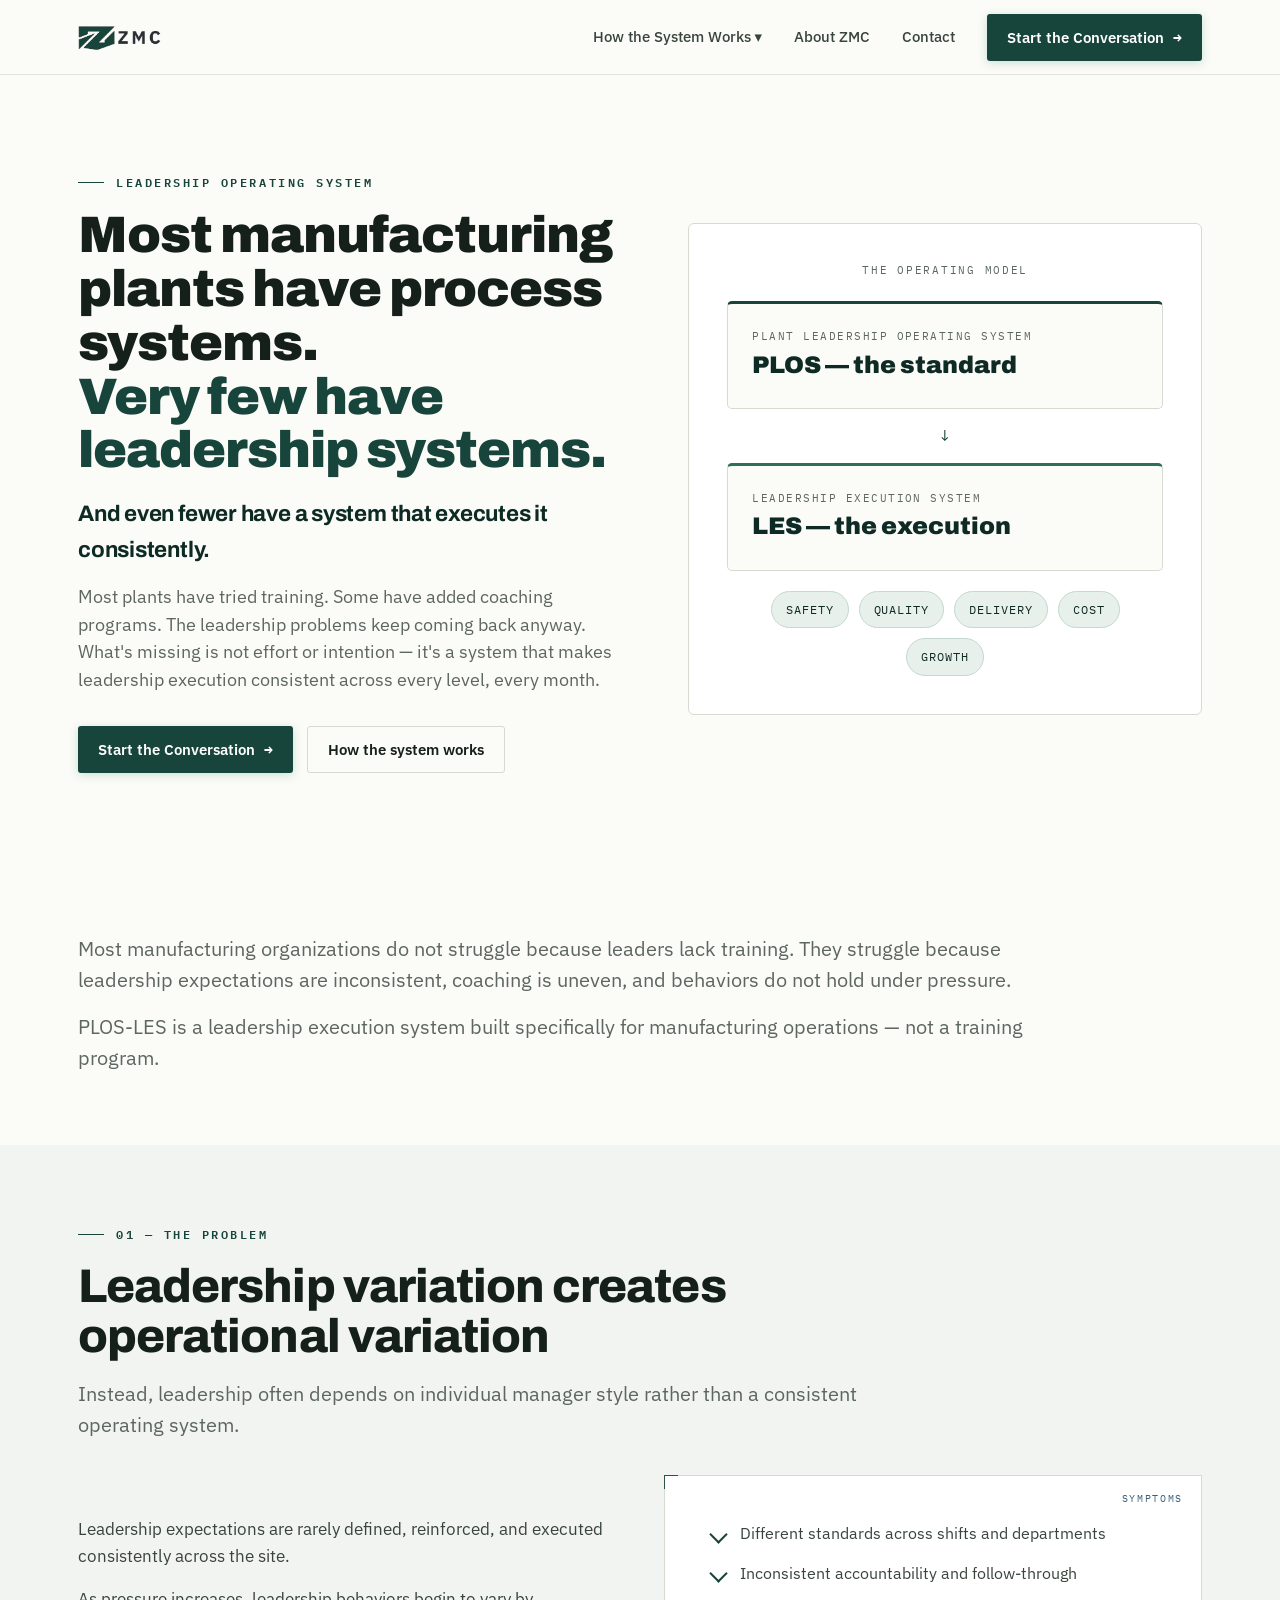
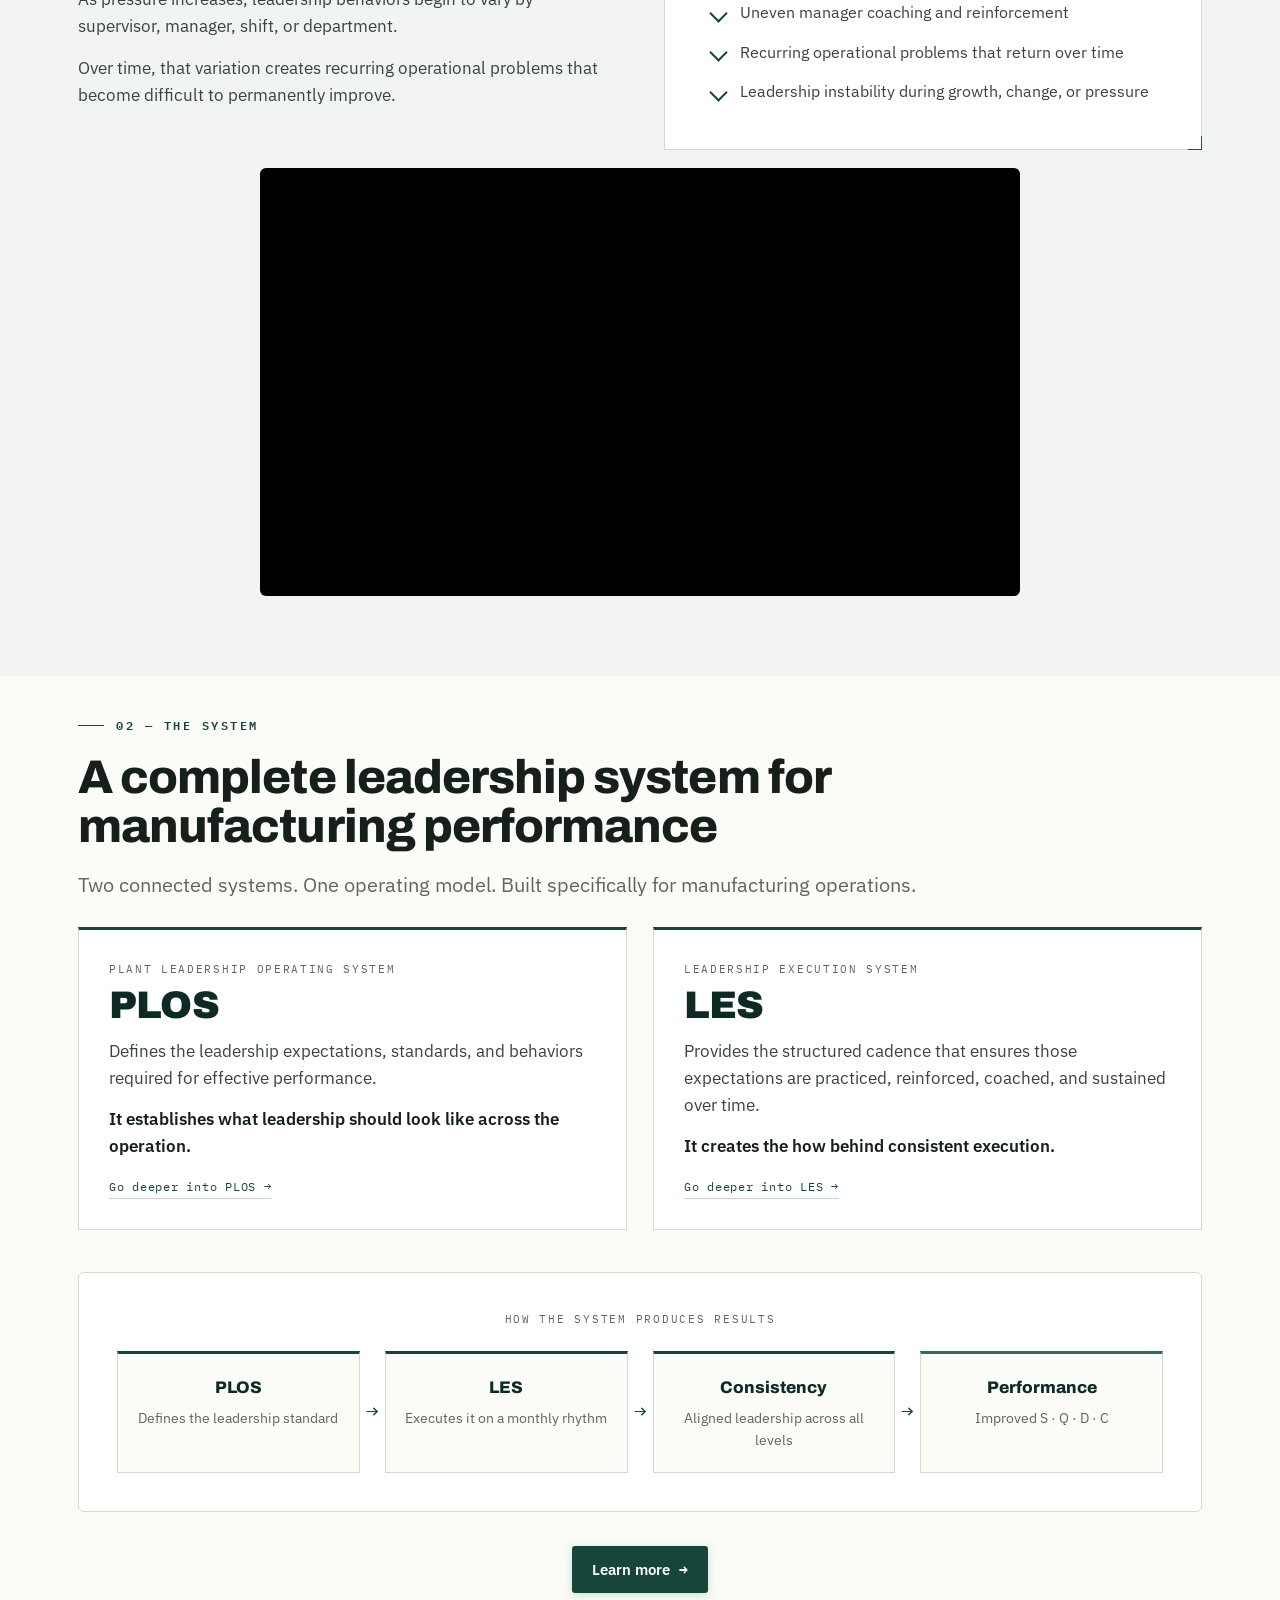
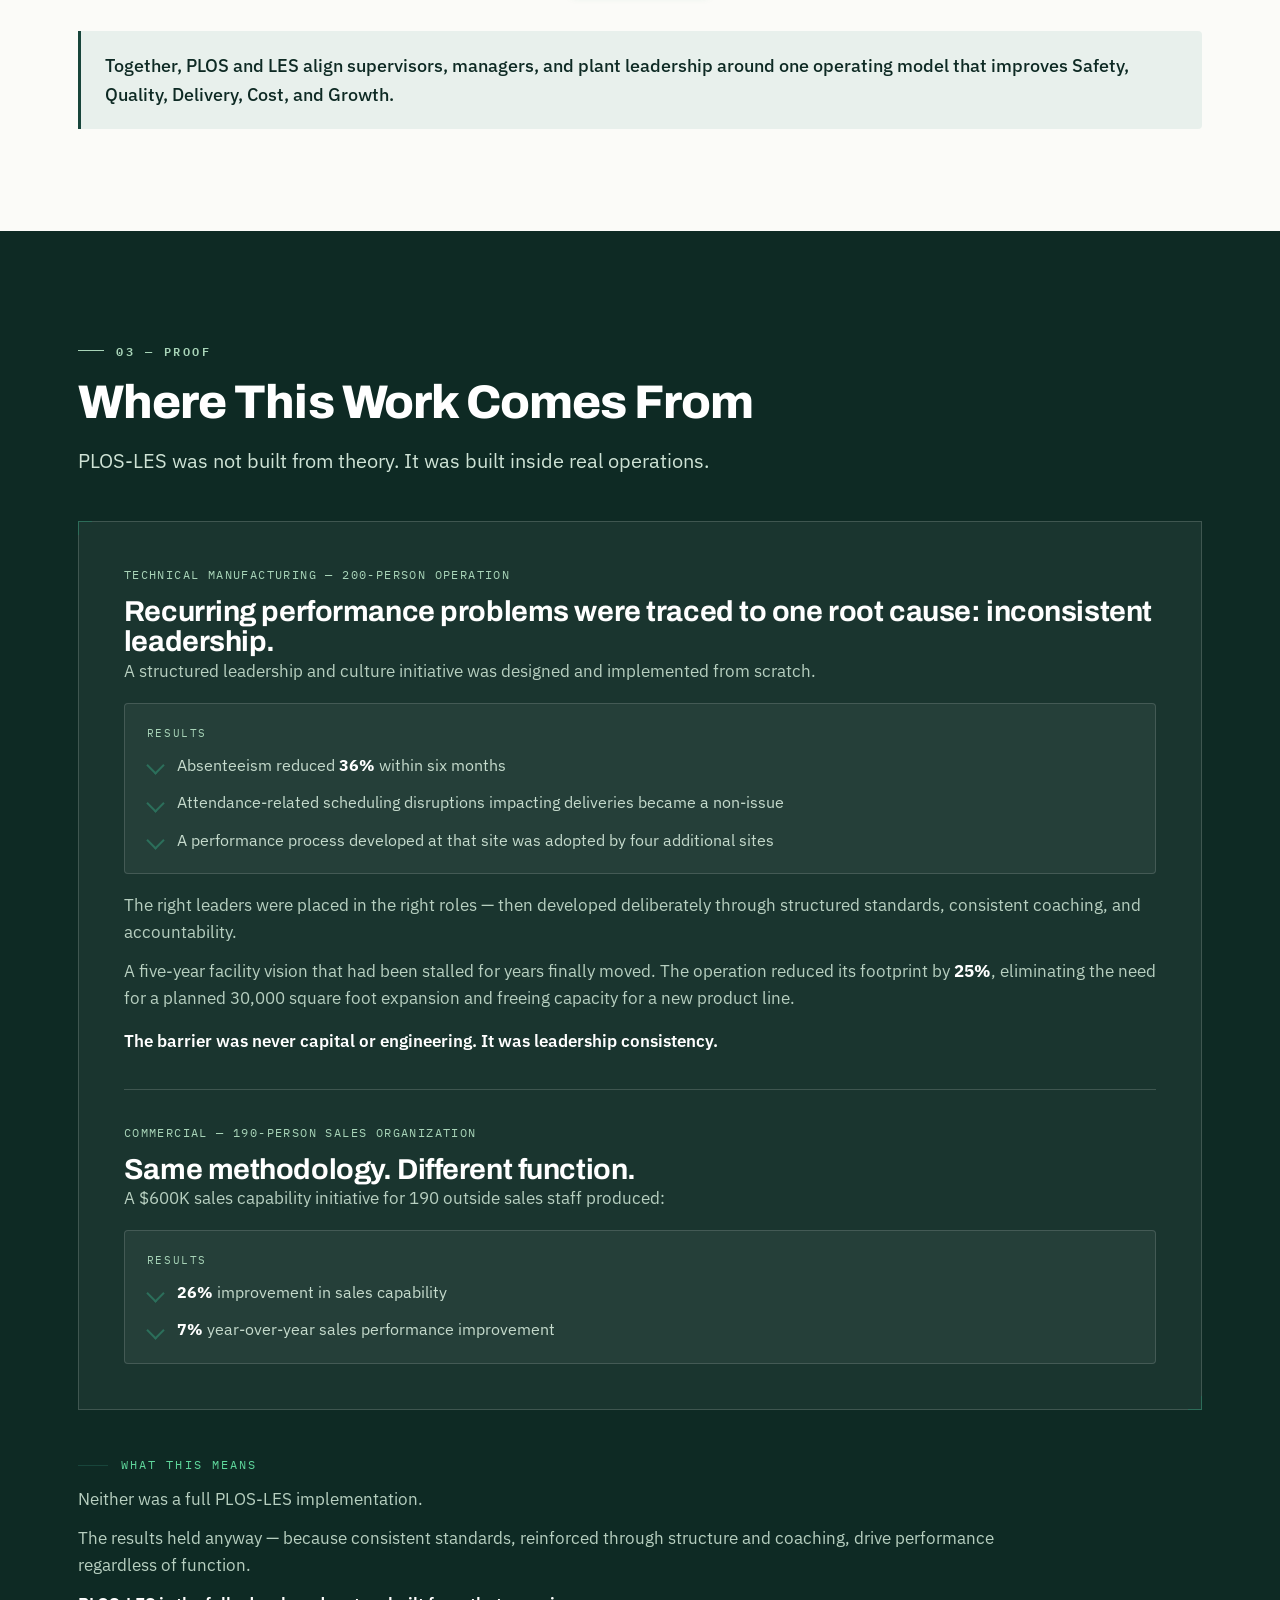
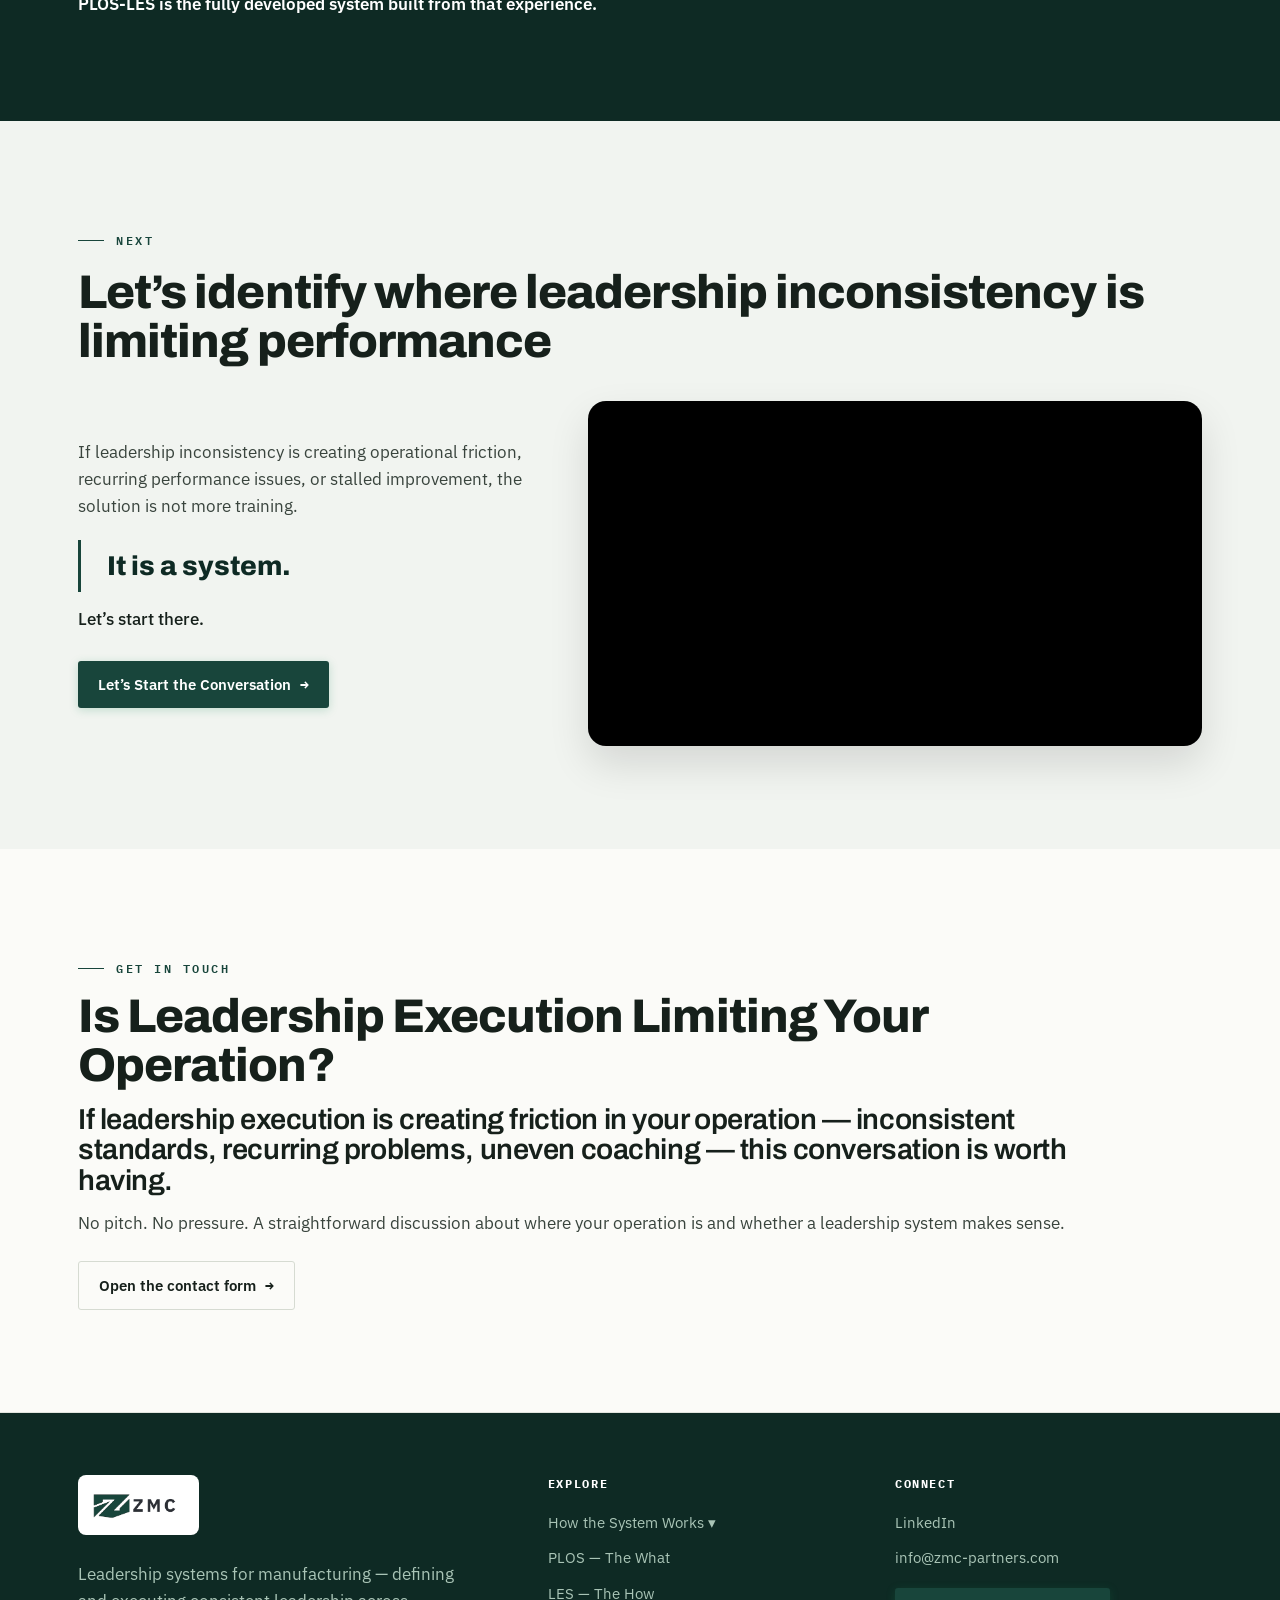
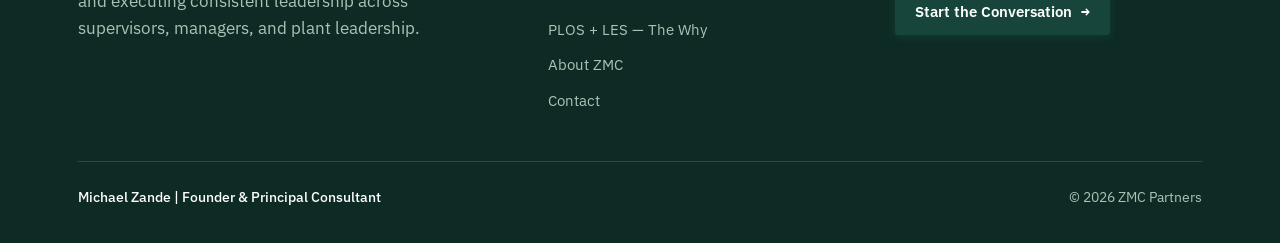
==== commit f5115e1b: "Update index.html" ====
--- a/index.html
+++ b/index.html
@@ -55,7 +55,9 @@
       <div class="hero-grid">
         <div>
           <span class="eyebrow">Leadership Operating System</span>
-<h1 style="margin-top:18px;font-size:clamp(2rem, 4vw, 3.2rem)">Most manufacturing plants have process systems.<span class="b">Very few have leadership systems.</span></h1>          <p class="hero-sub">ZMC Partners helps manufacturing organizations improve performance by implementing leadership systems that create consistent execution across supervisors, managers, and plant leadership.</p>
+<h1 style="margin-top:18px;font-size:clamp(2rem, 4vw, 3.2rem)">Most manufacturing plants have process systems.<span class="b">Very few have leadership systems.</span></h1>          <p style="margin-top:18px;font-family:'Archivo';font-weight:700;font-size:clamp(1.1rem,2vw,1.4rem);color:var(--green-deep);letter-spacing:-.01em">And even fewer have a system that executes it consistently.</p>
+<p class="hero-sub" style="margin-top:14px">Most plants have tried training. Some have added coaching programs. The leadership problems keep coming back anyway. What's missing is not effort or intention — it's a system that makes leadership execution consistent across every level, every month.</p>
+
           <div class="hero-cta">
             <button class="btn" data-view="contact">Start the Conversation <span class="arr">→</span></button>
             <button class="btn ghost" data-view="how">How the system works</button>
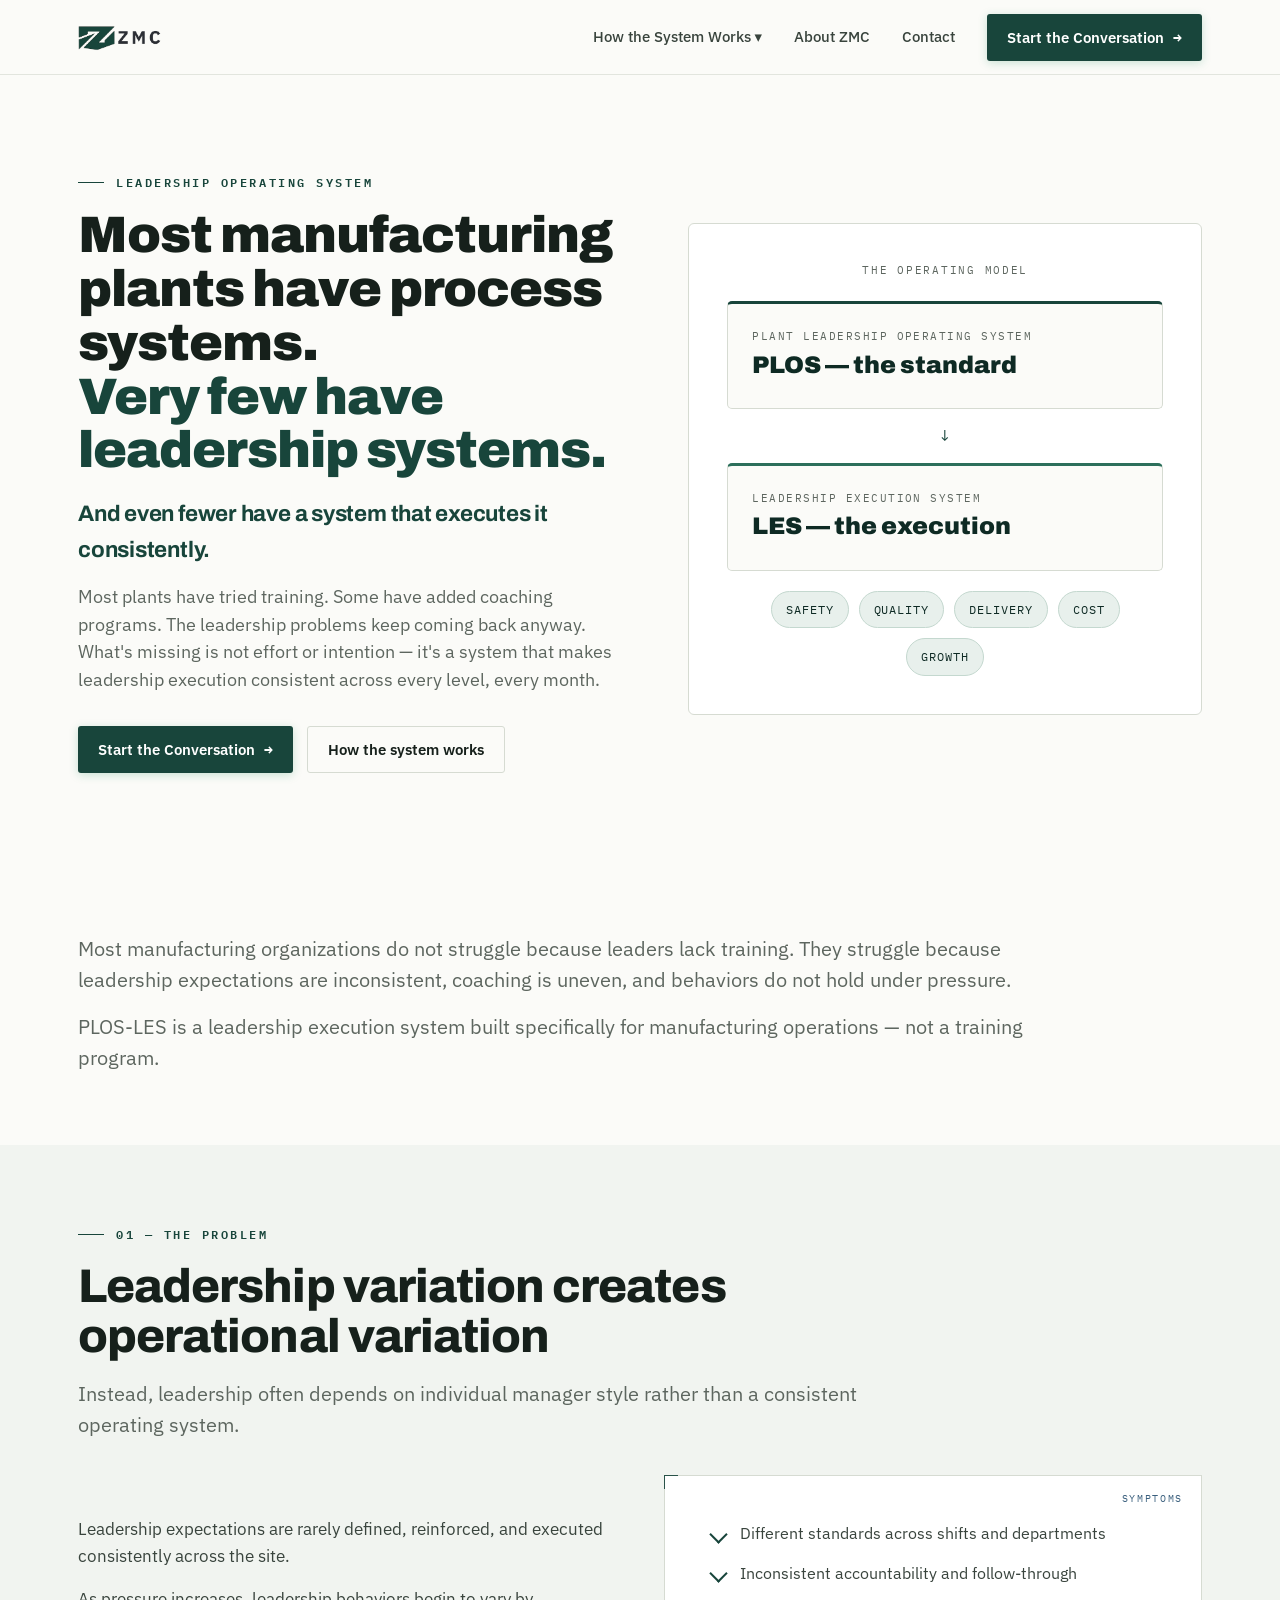
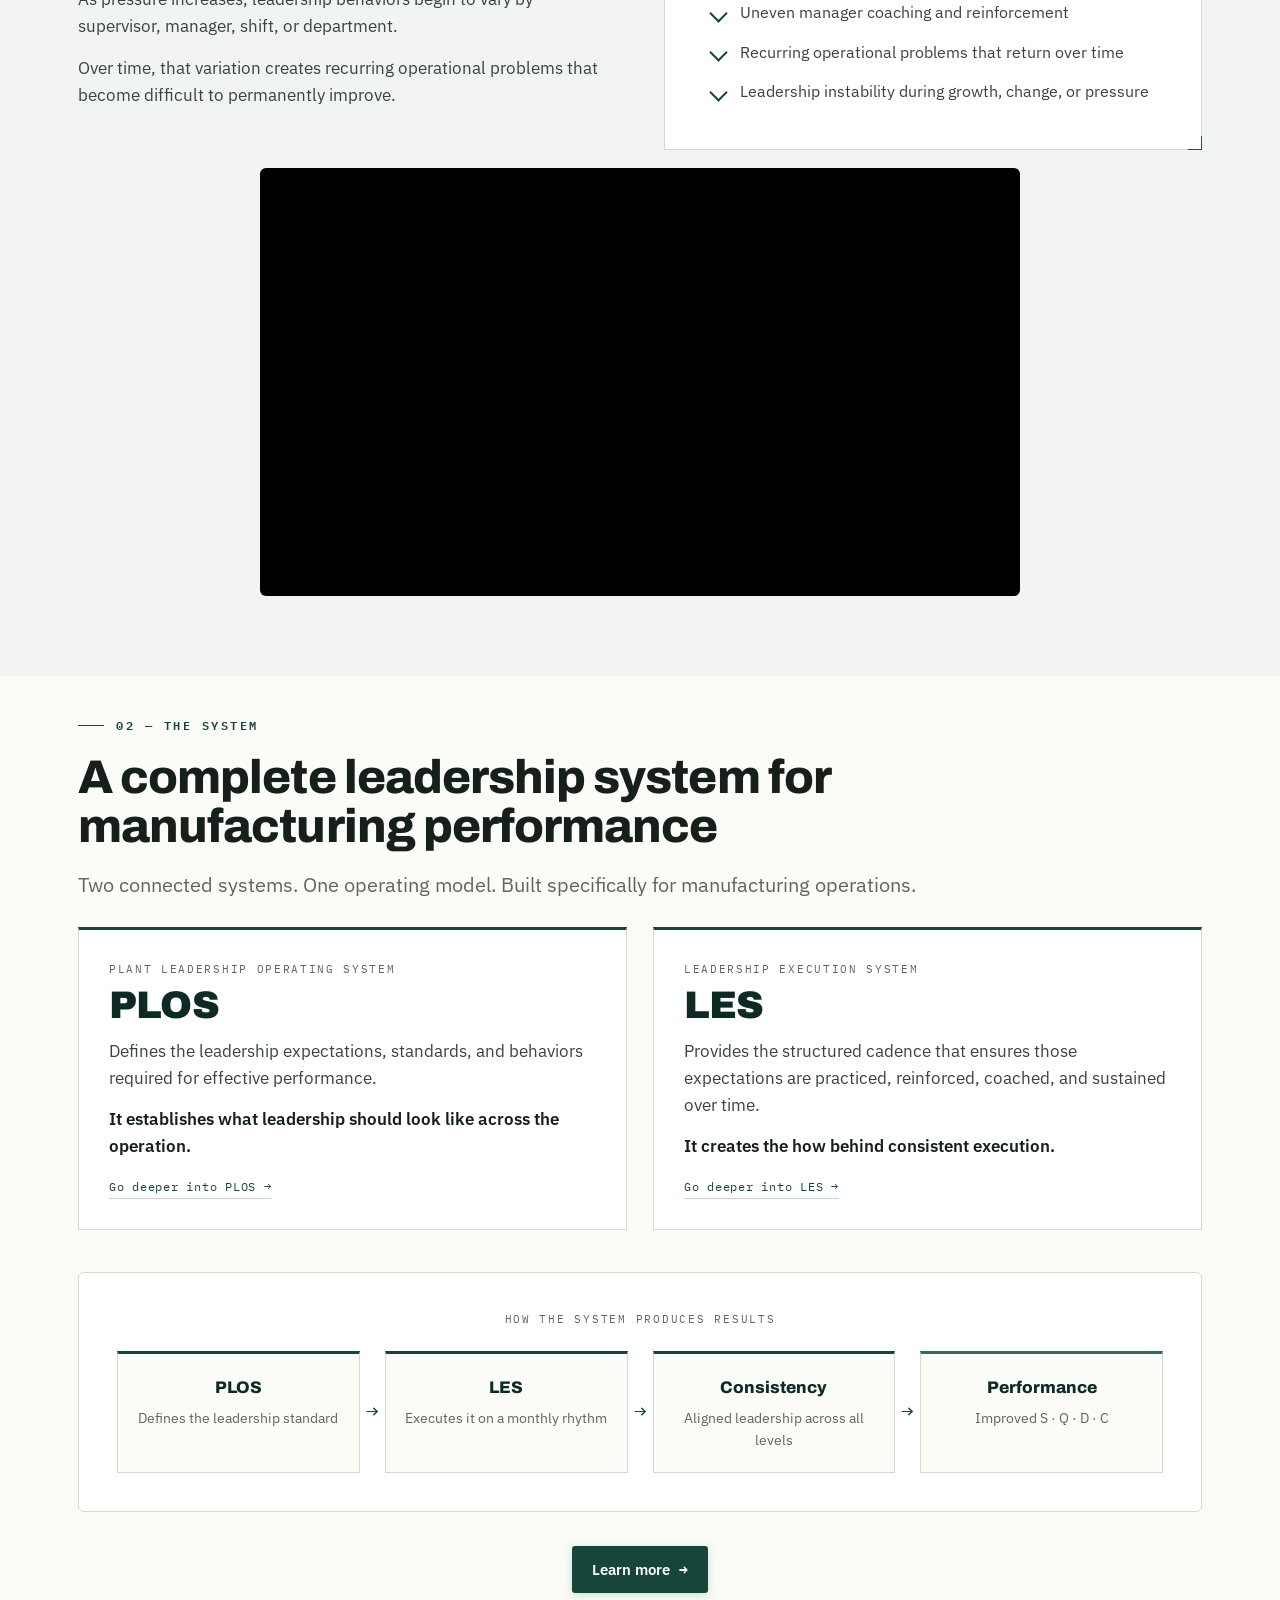
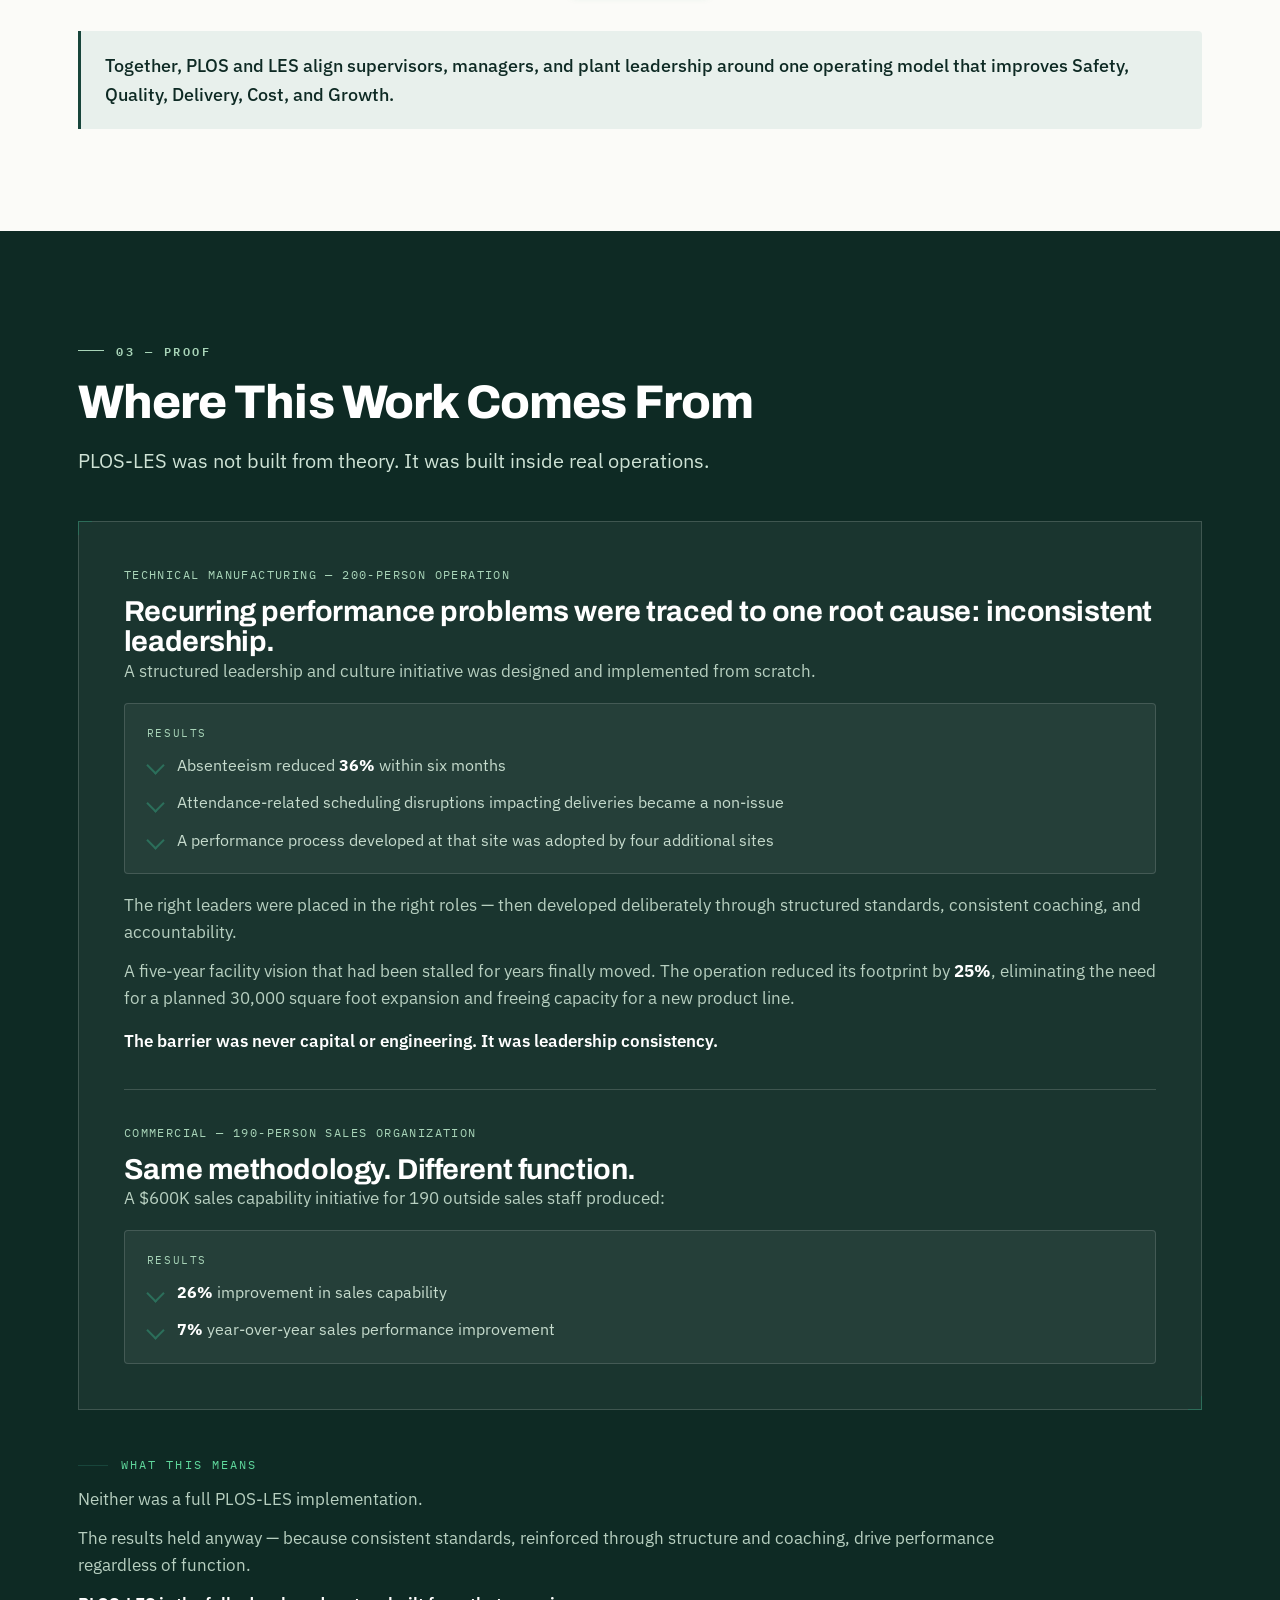
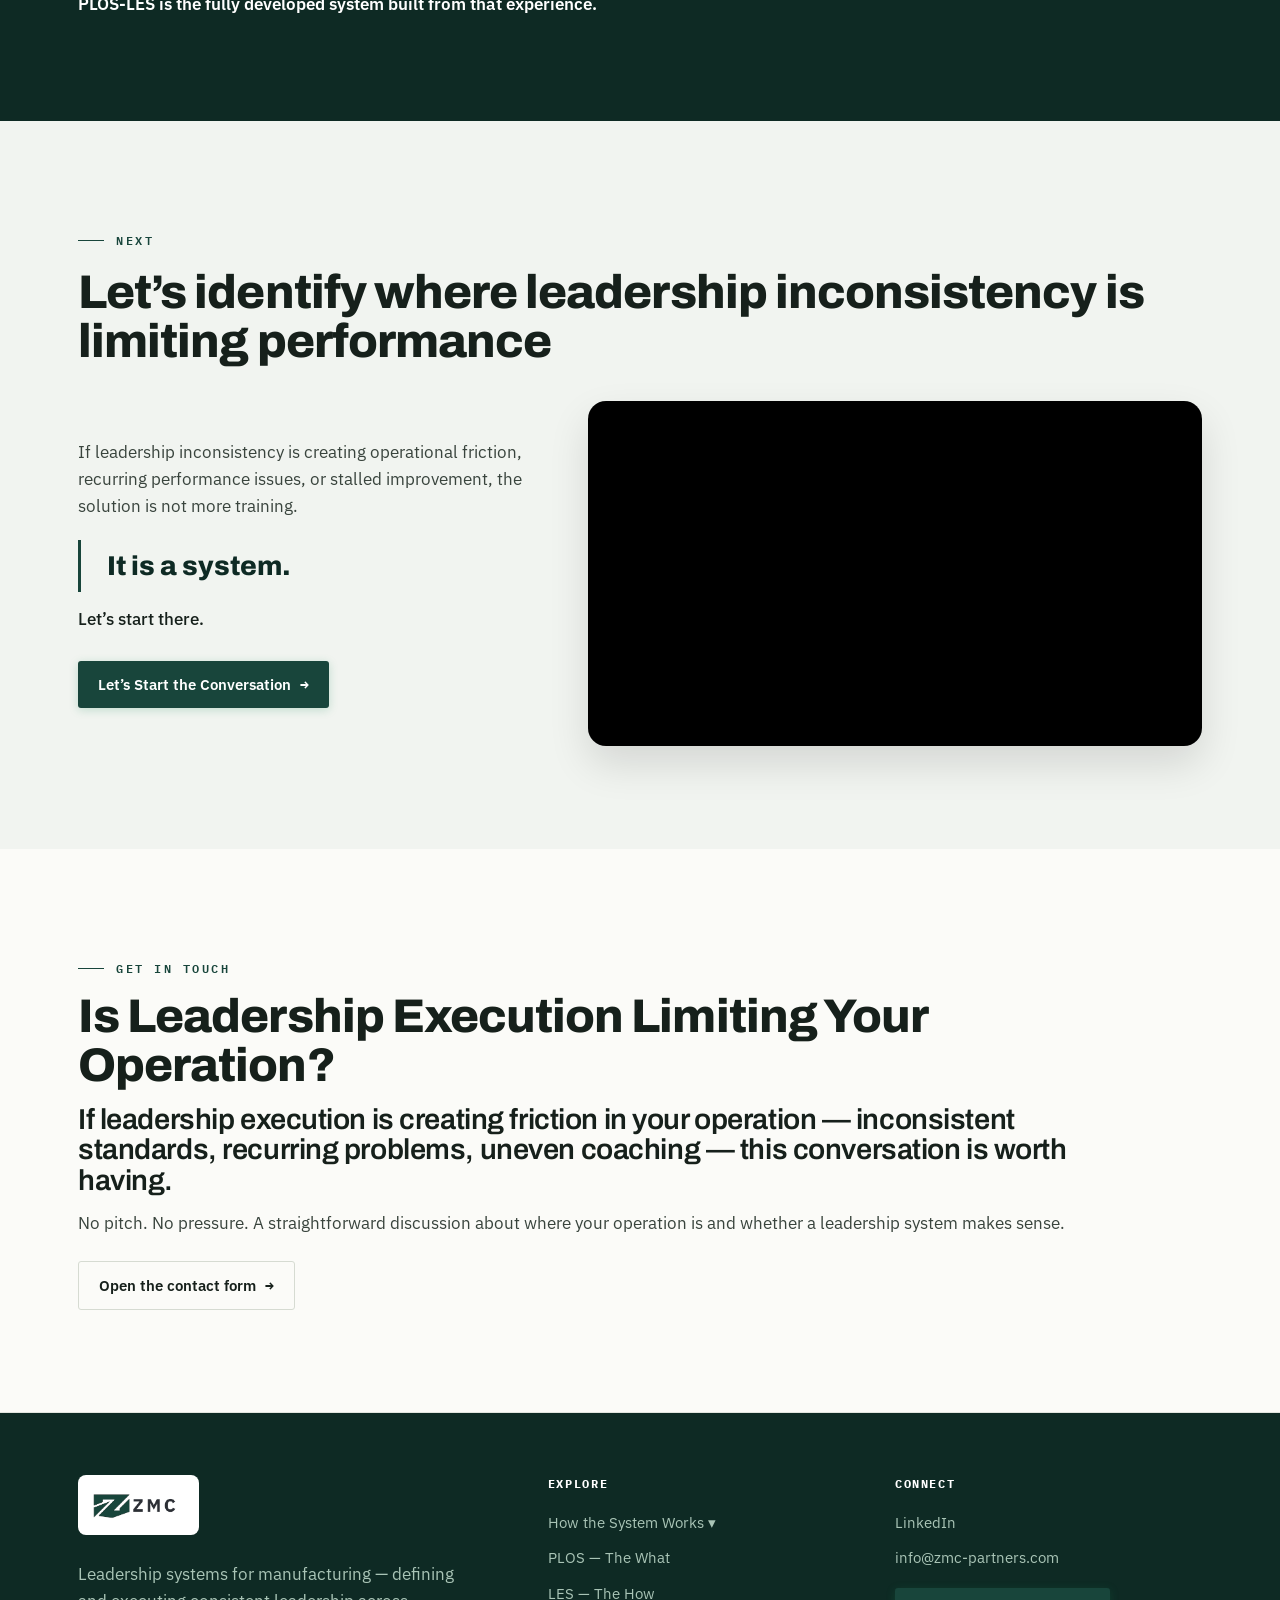
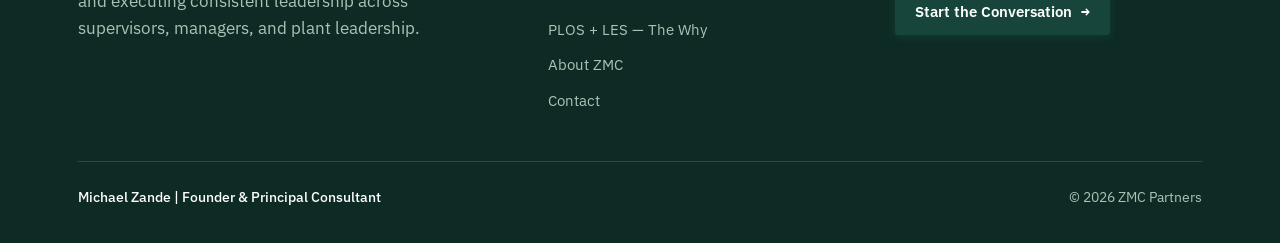
==== commit 5eaa8532: "Update index.html" ====
--- a/index.html
+++ b/index.html
@@ -55,7 +55,7 @@
       <div class="hero-grid">
         <div>
           <span class="eyebrow">Leadership Operating System</span>
-<h1 style="margin-top:18px;font-size:clamp(2rem, 4vw, 3.2rem)">Most manufacturing plants have process systems.<span class="b">Very few have leadership systems.</span></h1>          <p style="margin-top:18px;font-family:'Archivo';font-weight:700;font-size:clamp(1.1rem,2vw,1.4rem);color:var(--green-deep);letter-spacing:-.01em">And even fewer have a system that executes it consistently.</p>
+<h1 style="margin-top:18px;font-size:clamp(2rem, 4vw, 3.2rem)">Most manufacturing plants have process systems.<span class="b">Very few have leadership systems.</span></h1>          <p style="margin-top:18px;font-family:'Archivo';font-weight:700;font-size:clamp(1.1rem,2vw,1.4rem);color:var(--green);letter-spacing:-.01em">And even fewer have a system that executes it consistently.</p>
 <p class="hero-sub" style="margin-top:14px">Most plants have tried training. Some have added coaching programs. The leadership problems keep coming back anyway. What's missing is not effort or intention — it's a system that makes leadership execution consistent across every level, every month.</p>
 
           <div class="hero-cta">
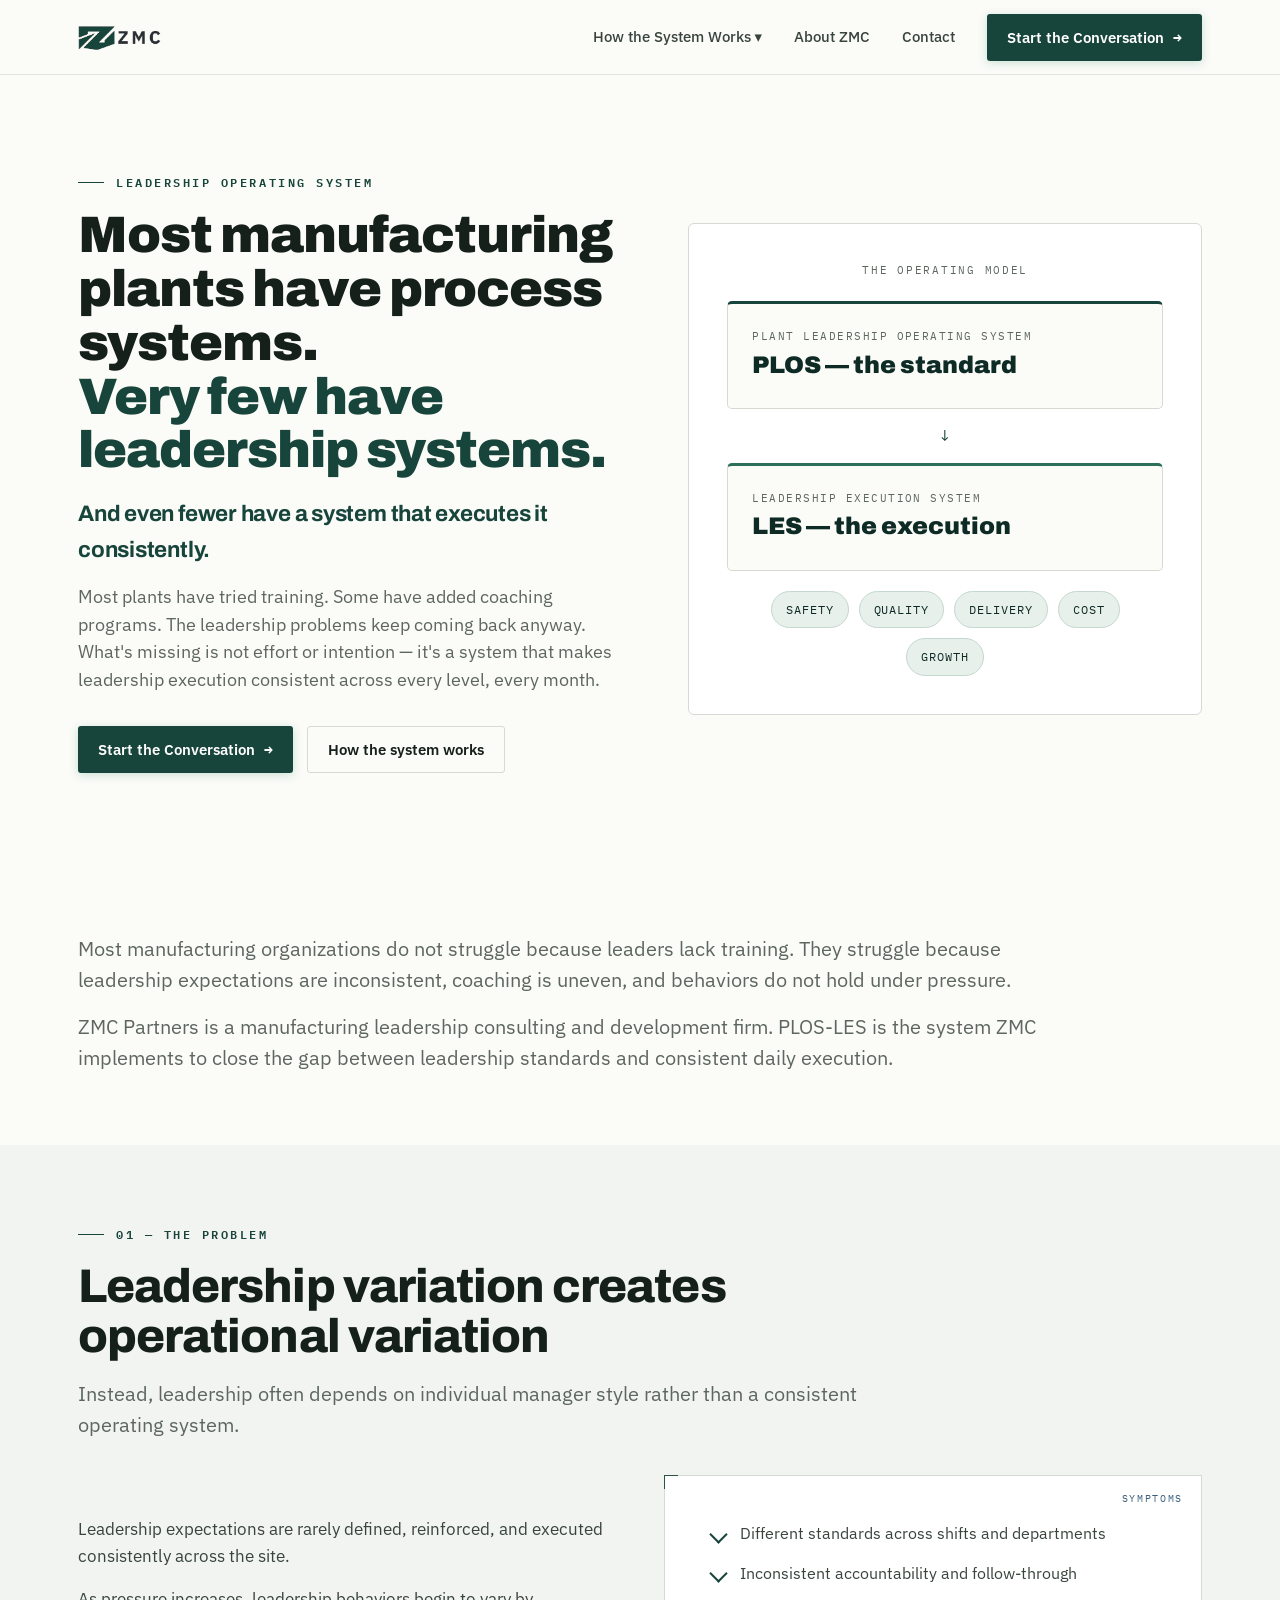
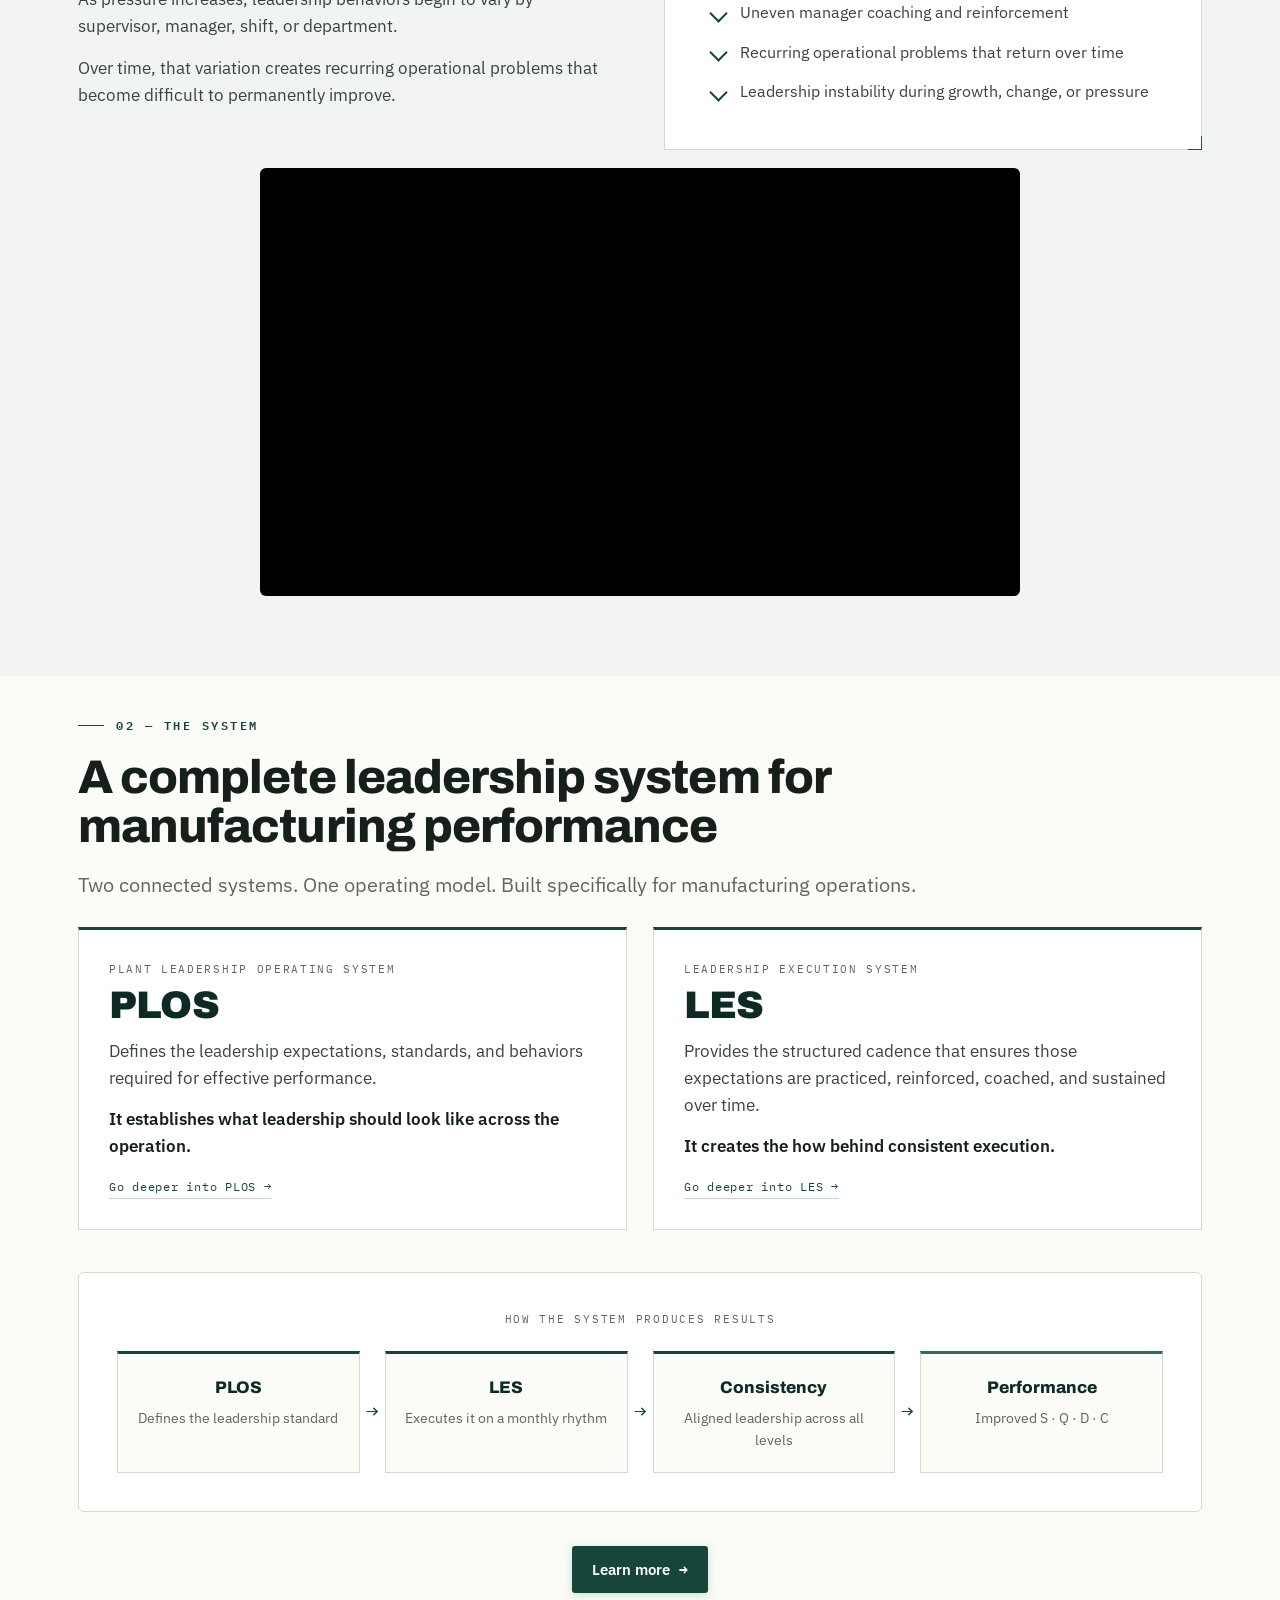
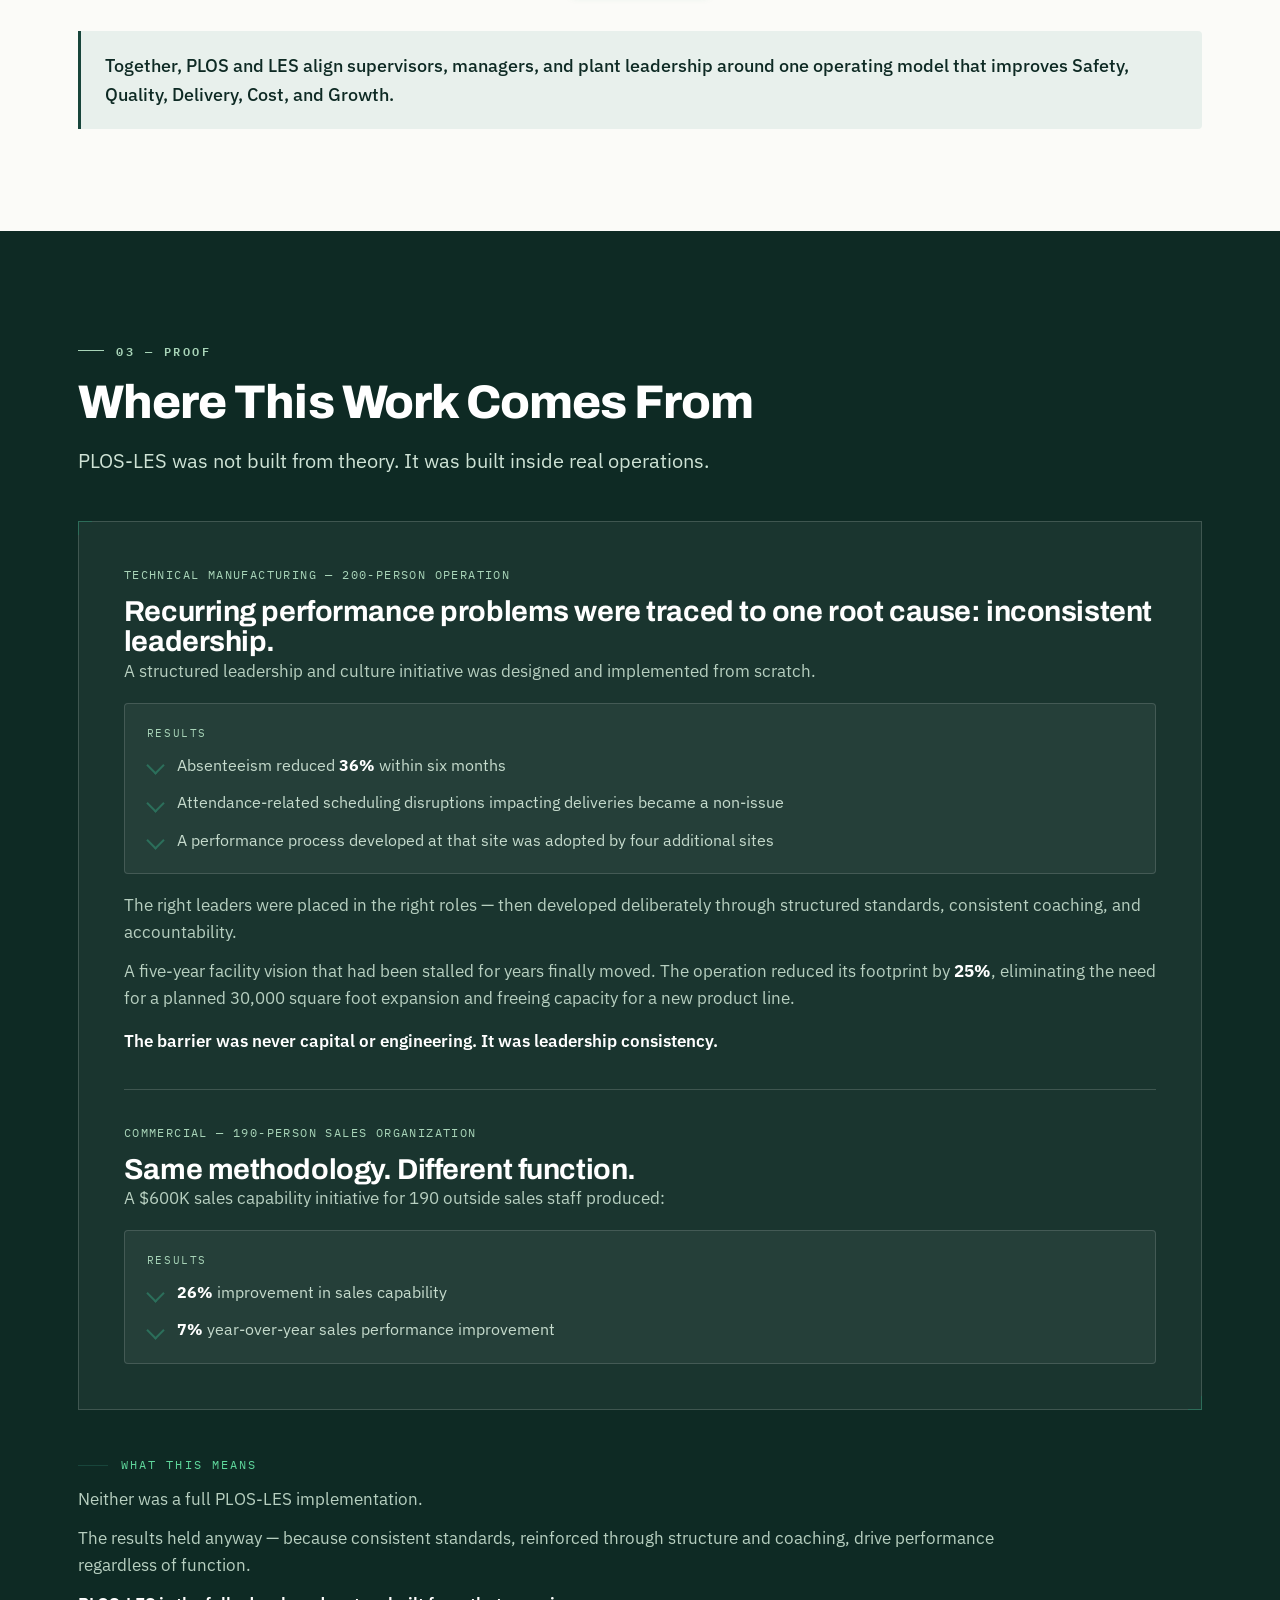
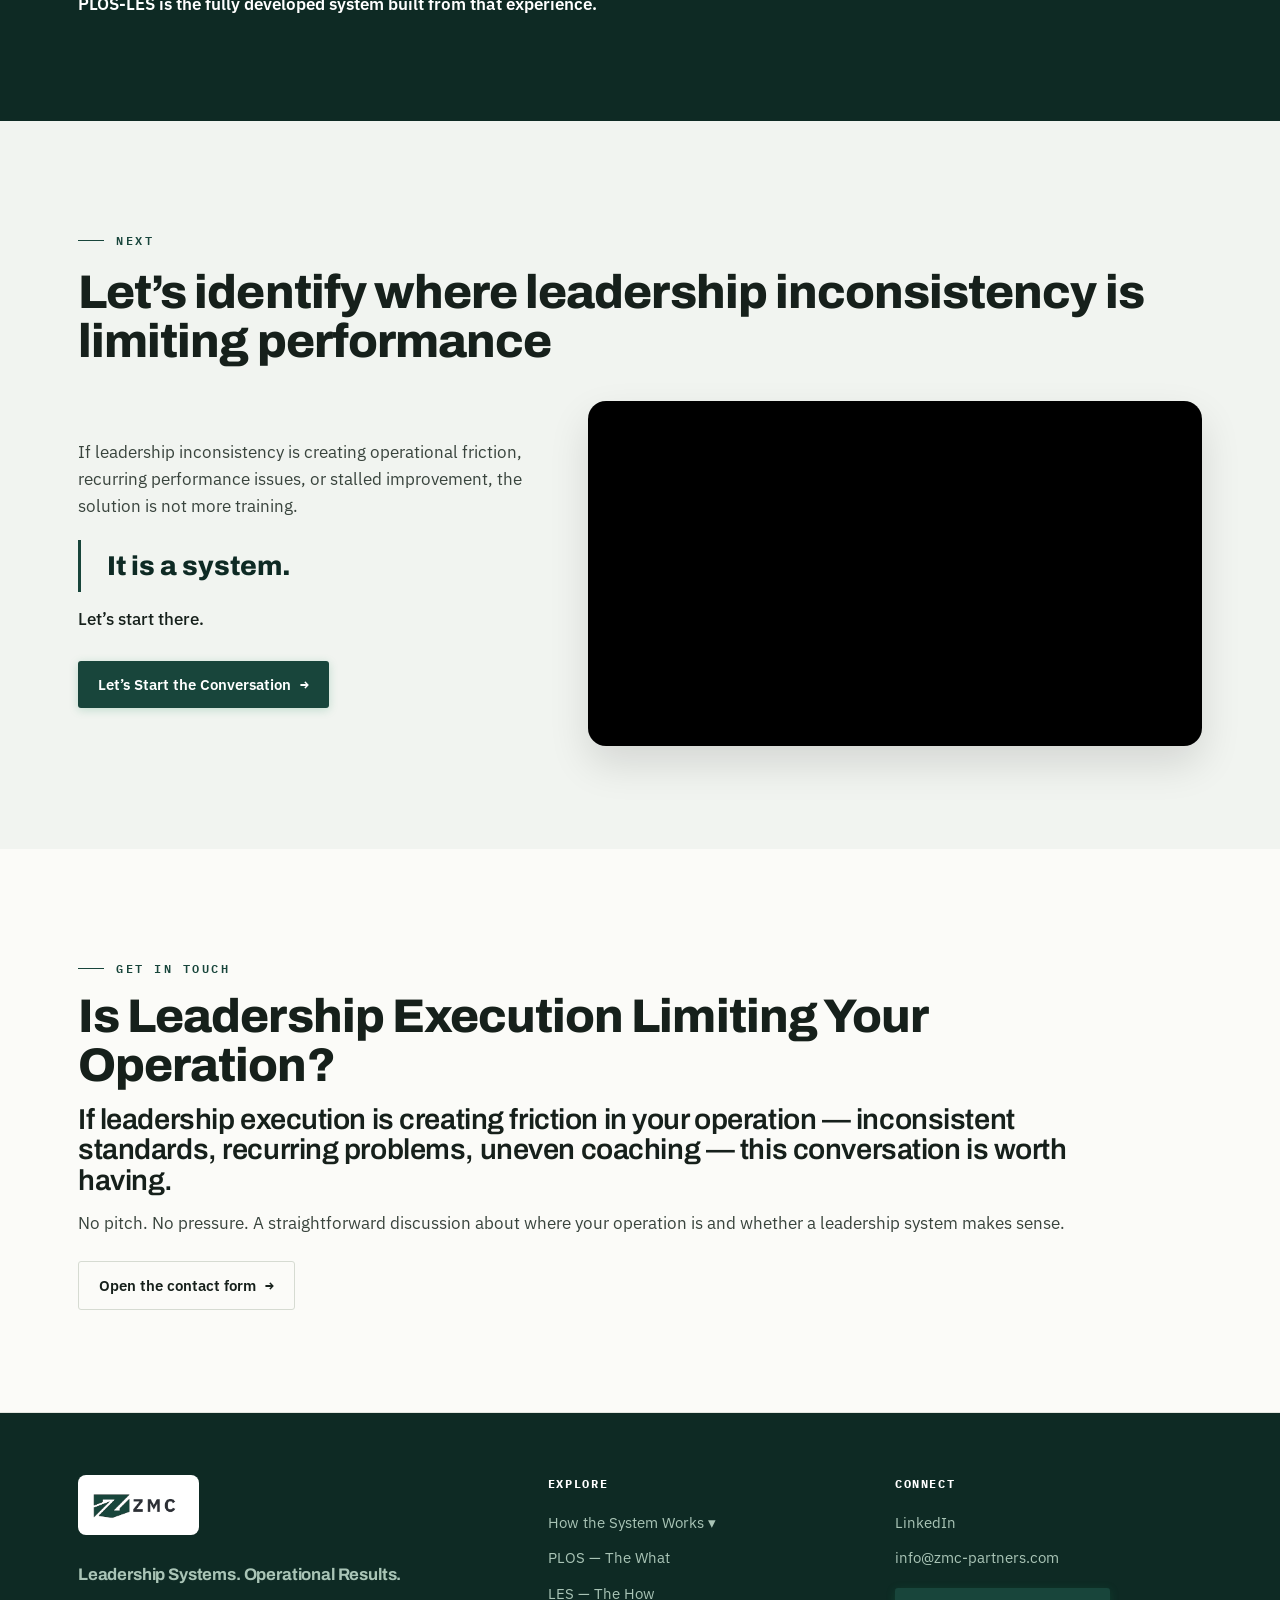
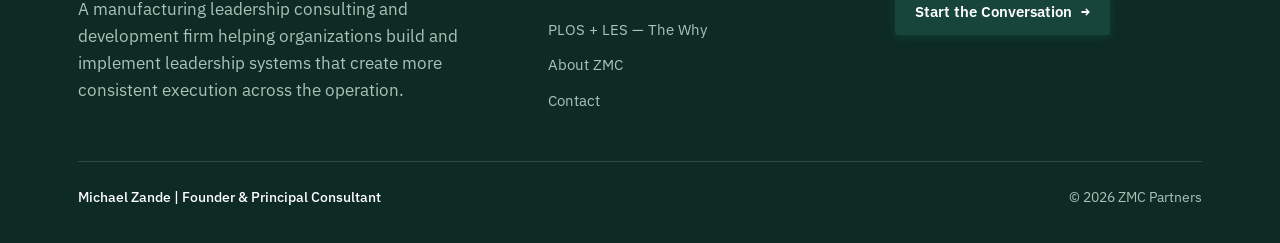
==== commit 269b1afe: "Update index.html" ====
--- a/index.html
+++ b/index.html
@@ -6,7 +6,7 @@
 <meta name="color-scheme" content="light">
 <meta name="supported-color-schemes" content="light">
 <link rel="icon" href="images/logo-only-Z.png">
-<title>ZMC Partners — Leadership Systems for Manufacturing</title>
+<title>ZMC Partners — Leadership Systems. Operational Results.</title>
 <link rel="preconnect" href="https://fonts.googleapis.com">
 <link rel="preconnect" href="https://fonts.gstatic.com" crossorigin>
 <link href="https://fonts.googleapis.com/css2?family=Archivo:wght@500;600;700;800;900&family=IBM+Plex+Mono:wght@400;500;600&family=IBM+Plex+Sans:wght@400;500;600;700&display=swap" rel="stylesheet">
@@ -84,7 +84,7 @@
 
   <div class="sect-tight">
     <div class="wrap"><p class="lead" style="max-width:62rem">Most manufacturing organizations do not struggle because leaders lack training. They struggle because leadership expectations are inconsistent, coaching is uneven, and behaviors do not hold under pressure.</p>
-<p class="lead" style="max-width:62rem;margin-top:16px">PLOS-LES is a leadership execution system built specifically for manufacturing operations — not a training program.</p></div>
+<p class="lead" style="max-width:62rem;margin-top:16px">ZMC Partners is a manufacturing leadership consulting and development firm. PLOS-LES is the system ZMC implements to close the gap between leadership standards and consistent daily execution.</p></div>
   </div>
 
   <!-- problem -->
@@ -294,7 +294,8 @@
     <div class="ft-top">
       <div>
         <div class="ft-logo-chip" data-view="home" style="cursor:pointer"><img src="images/zmc-logo.png" alt="ZMC Partners"></div>
-        <p style="max-width:24rem;color:#A9C4B6">Leadership systems for manufacturing — defining and executing consistent leadership across supervisors, managers, and plant leadership.</p>
+        <p style="max-width:24rem;color:#A9C4B6;font-family:'Archivo';font-weight:700;font-size:1.05rem;letter-spacing:-.01em">Leadership Systems. Operational Results.</p>
+<p style="max-width:24rem;color:#A9C4B6;margin-top:8px">A manufacturing leadership consulting and development firm helping organizations build and implement leadership systems that create more consistent execution across the operation.</p>
       </div>
       <div><h5>Explore</h5>
         <a class="fl" data-view="how">How the System Works ▾</a>
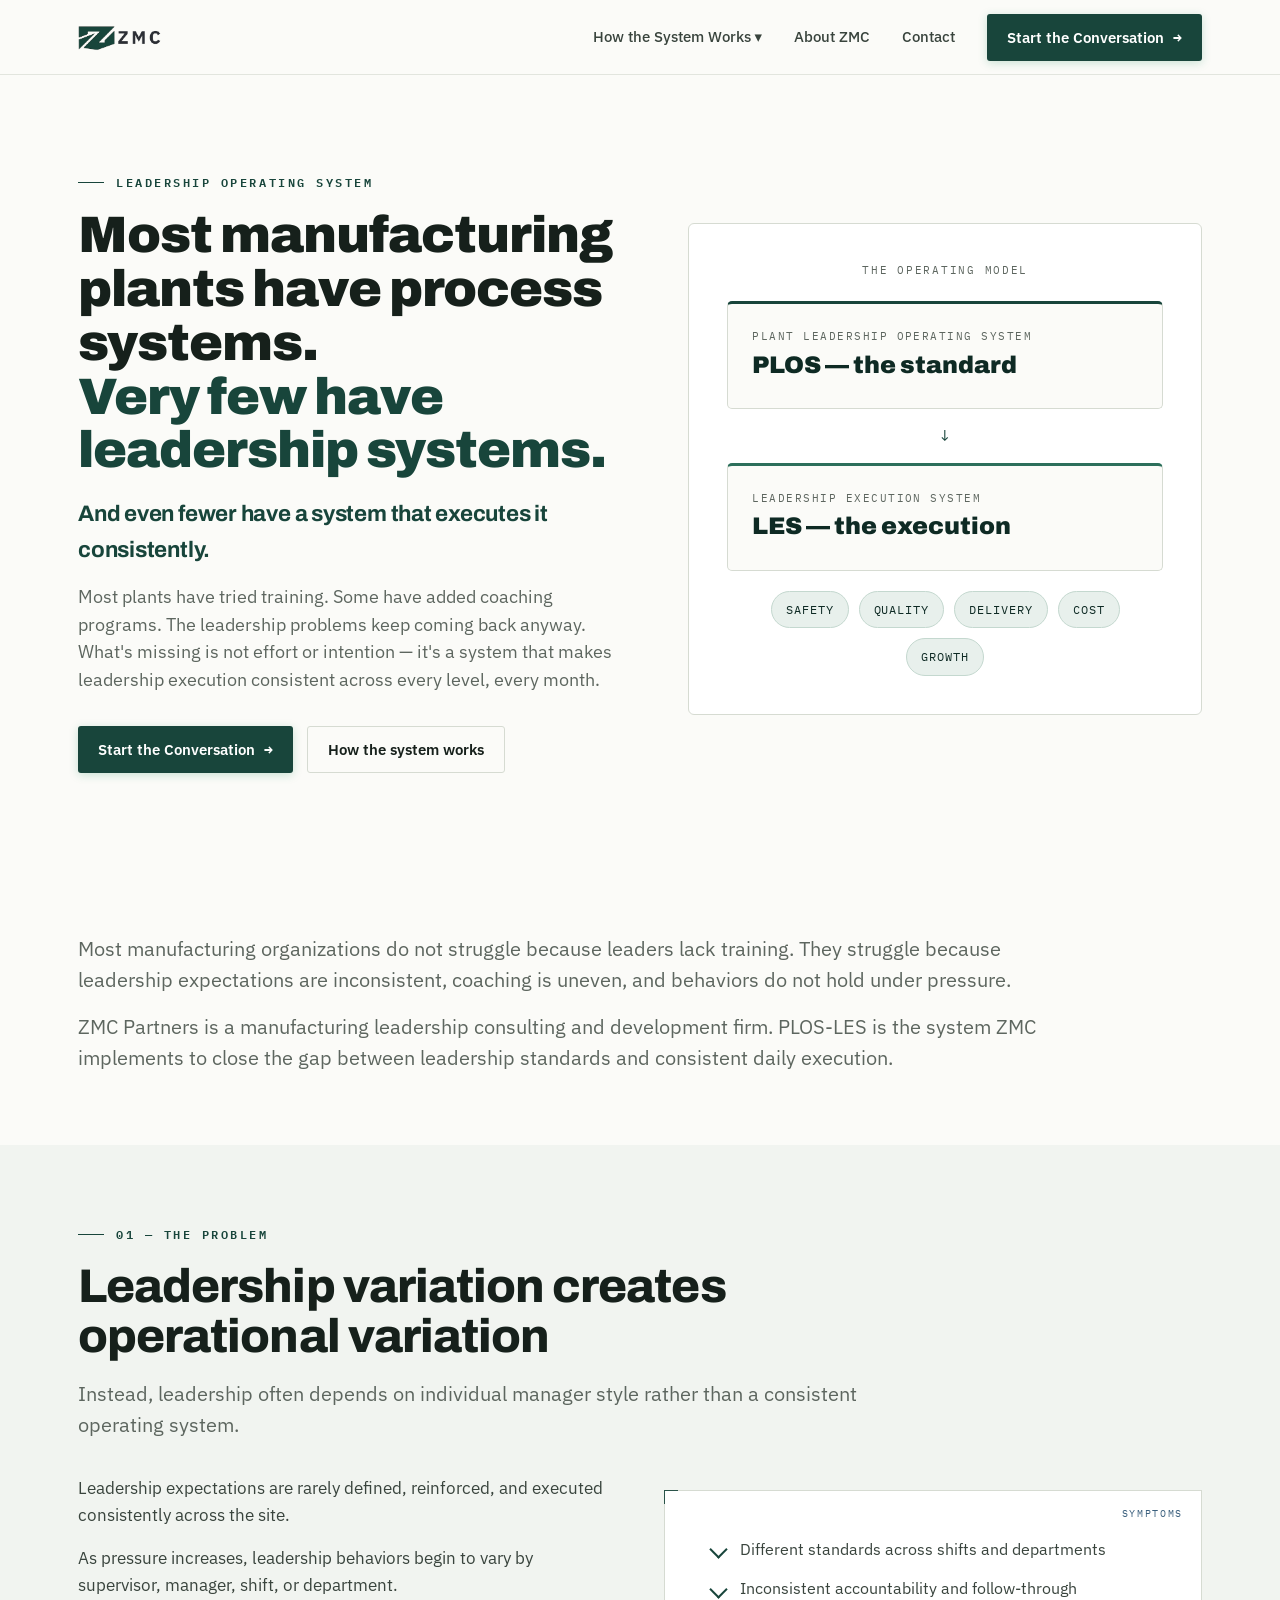
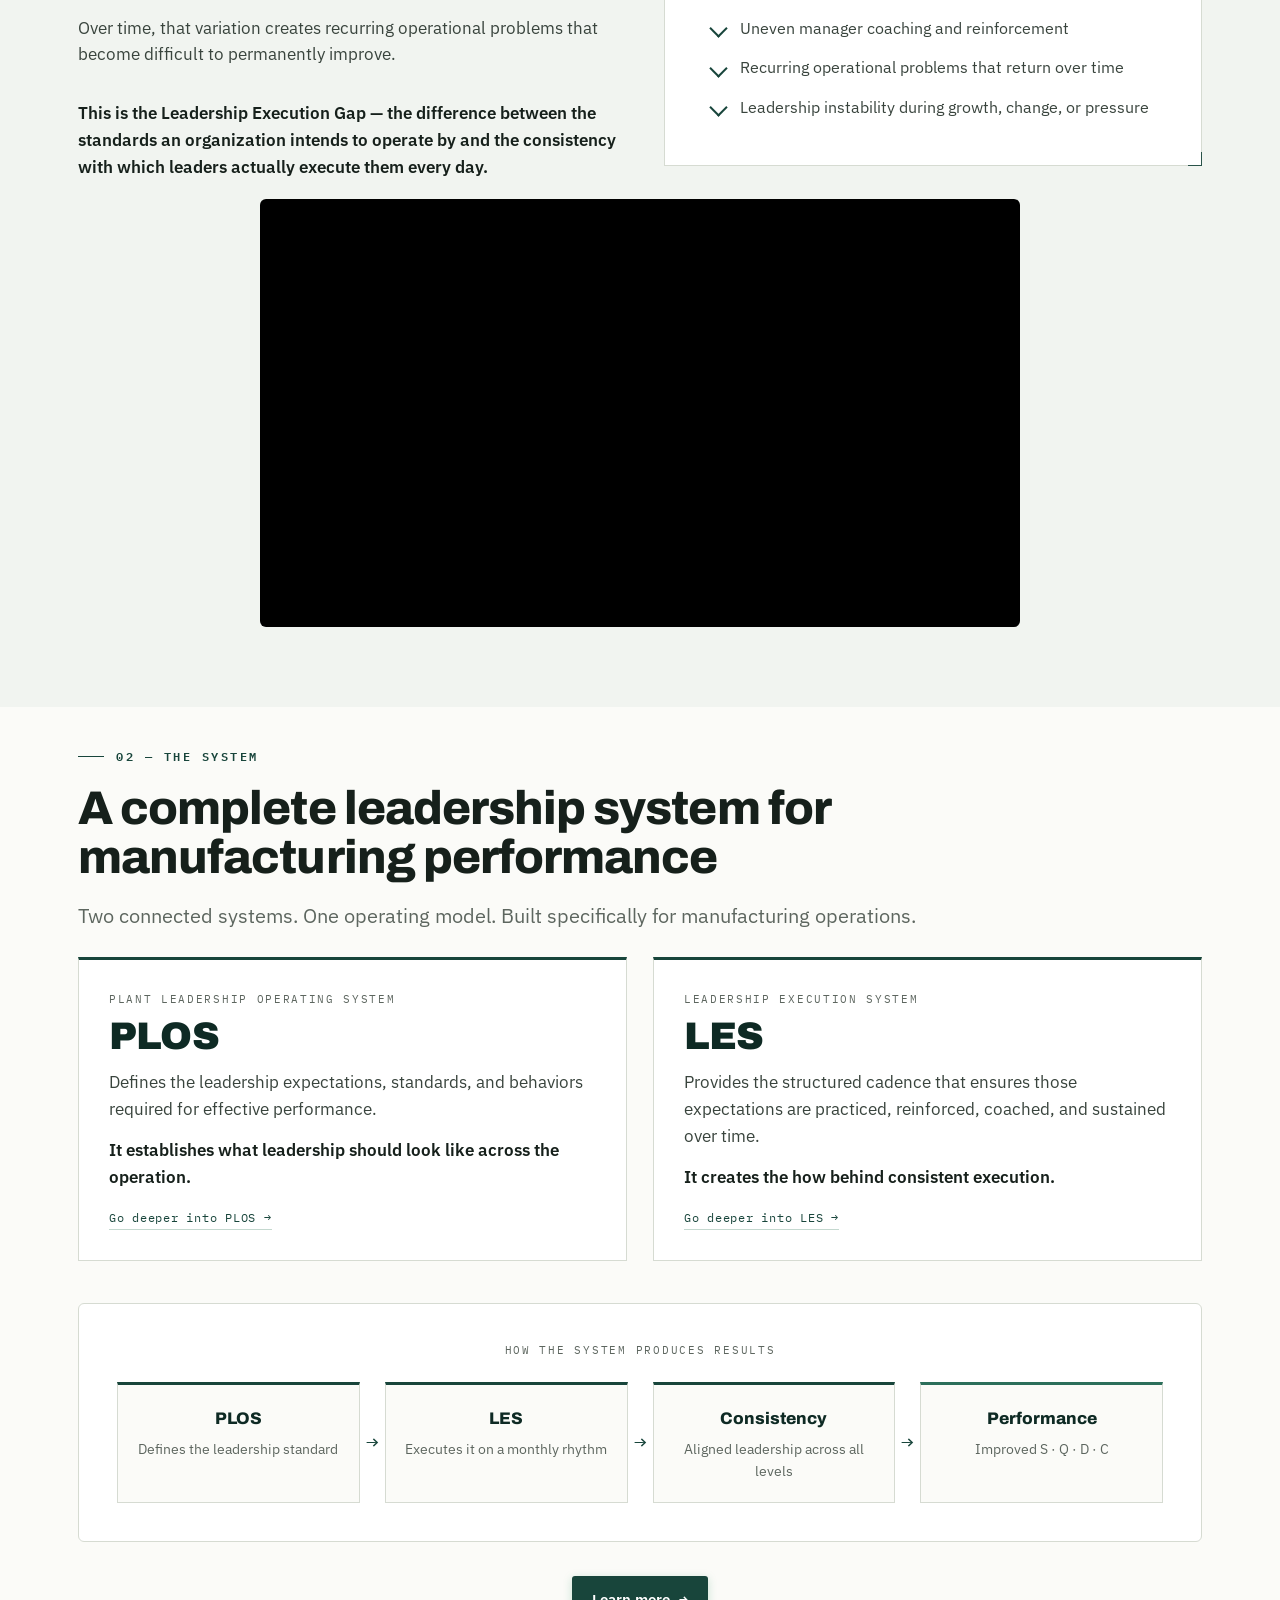
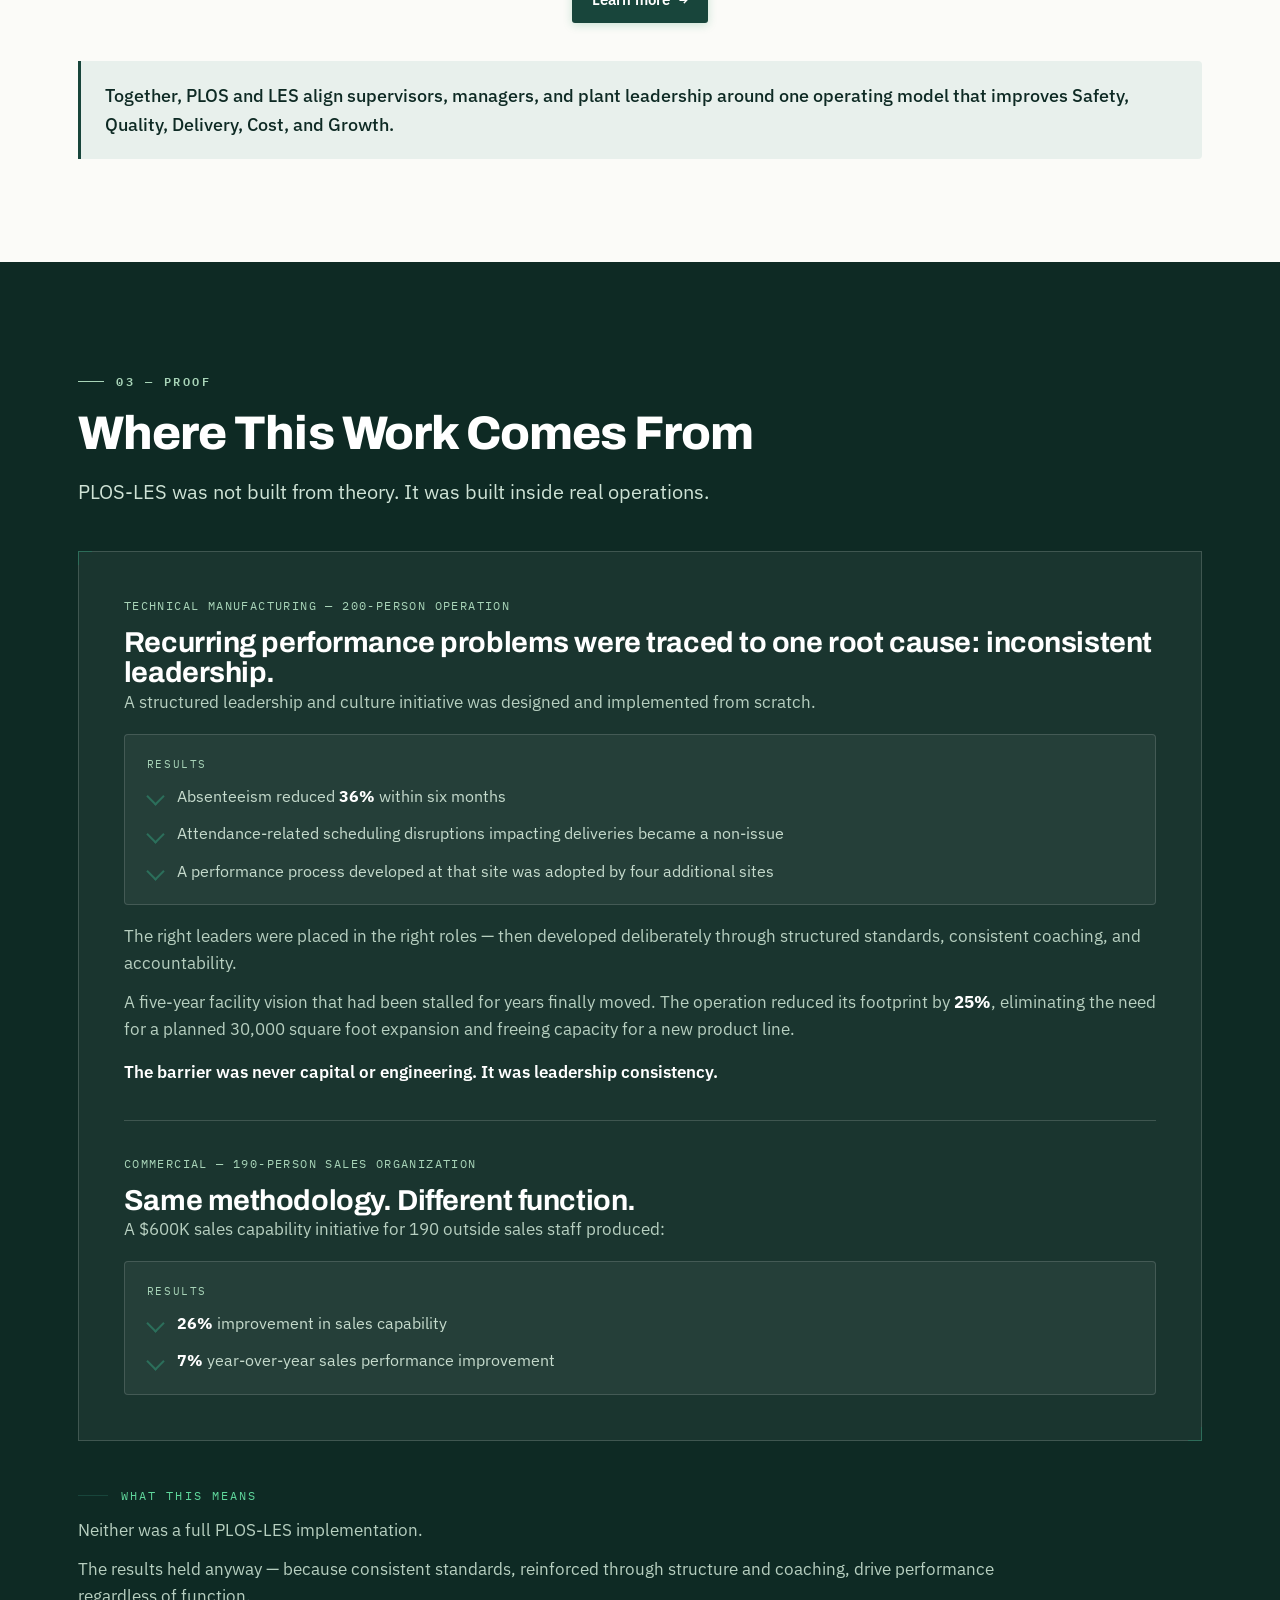
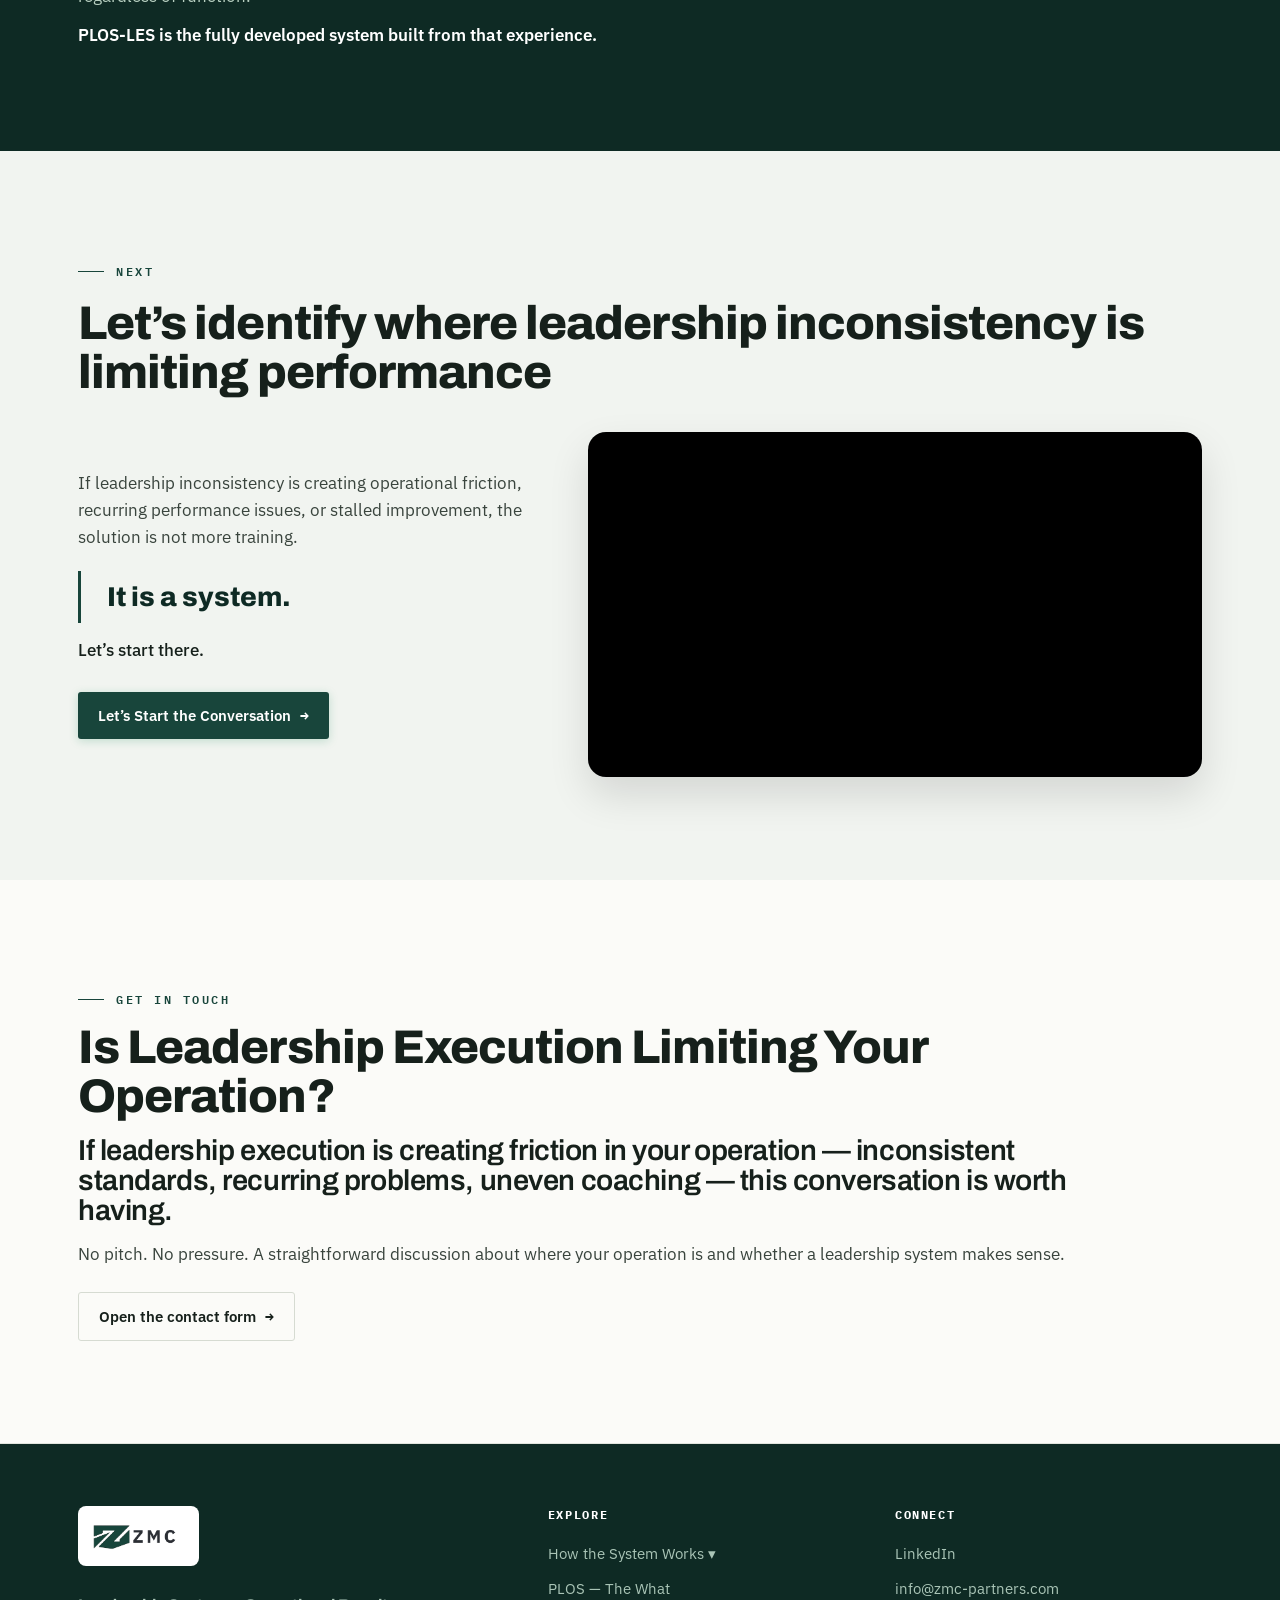
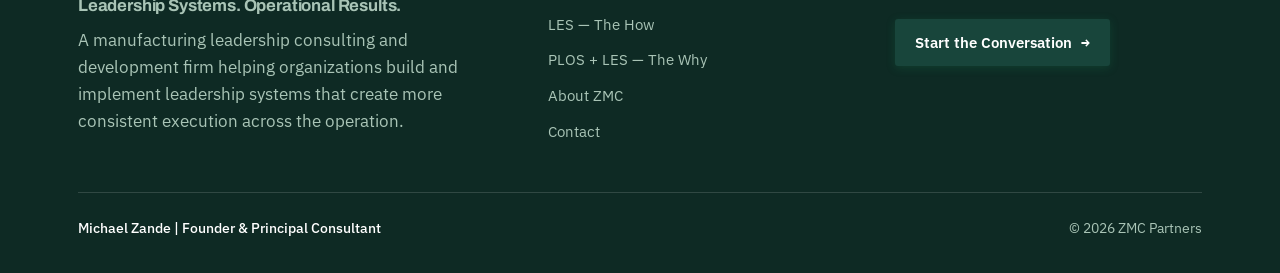
==== commit 8e82e9ff: "Update index.html" ====
--- a/index.html
+++ b/index.html
@@ -98,10 +98,11 @@
 
     <div class="featrow" style="margin-top:34px;">
       <div class="vstack">
-        <p>Leadership expectations are rarely defined, reinforced, and executed consistently across the site.</p>
-        <p>As pressure increases, leadership behaviors begin to vary by supervisor, manager, shift, or department.</p>
-        <p>Over time, that variation creates recurring operational problems that become difficult to permanently improve.</p>
-      </div>
+          <p>Leadership expectations are rarely defined, reinforced, and executed consistently across the site.</p>
+          <p>As pressure increases, leadership behaviors begin to vary by supervisor, manager, shift, or department.</p>
+          <p>Over time, that variation creates recurring operational problems that become difficult to permanently improve.</p>
+          <p style="margin-top:16px;font-weight:600;color:var(--ink)">This is the Leadership Execution Gap — the difference between the standards an organization intends to operate by and the consistency with which leaders actually execute them every day.</p>
+        </div>
 
       <div class="plate">
         <span class="plate-tag">Symptoms</span>
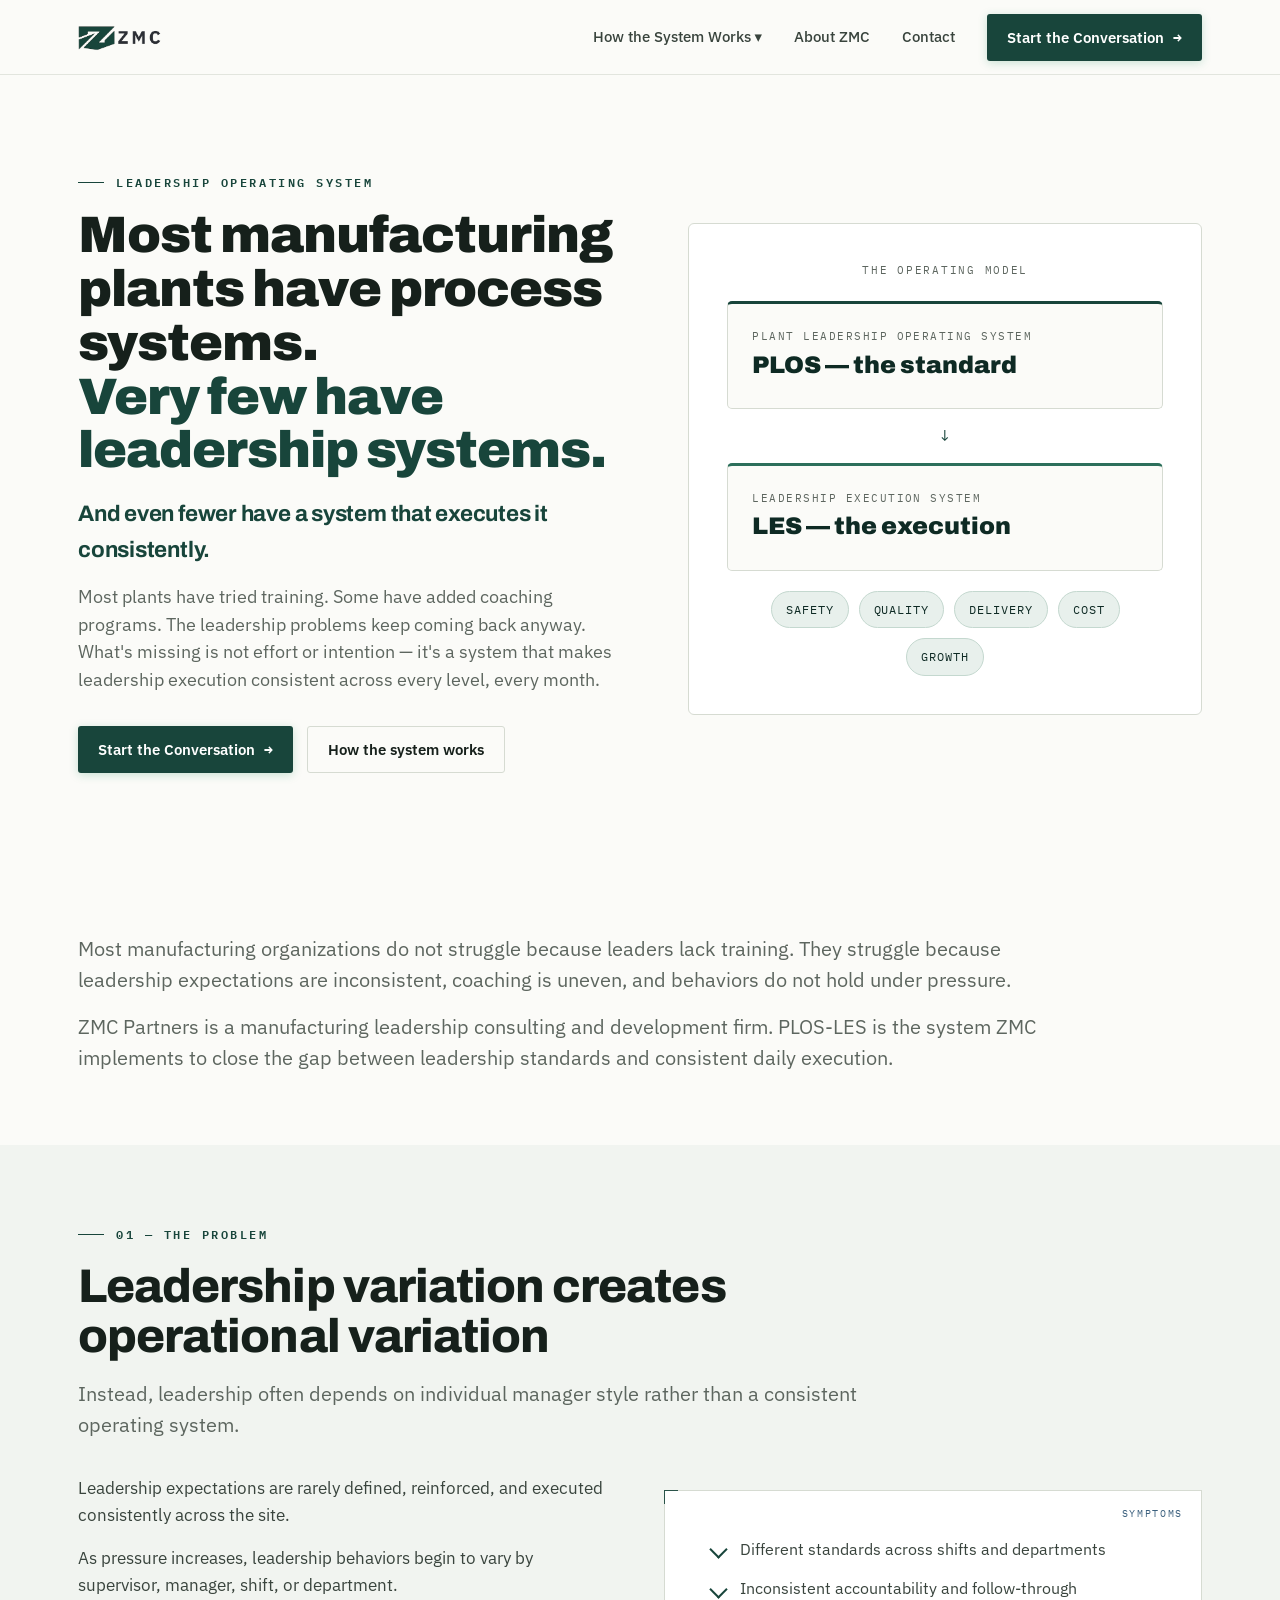
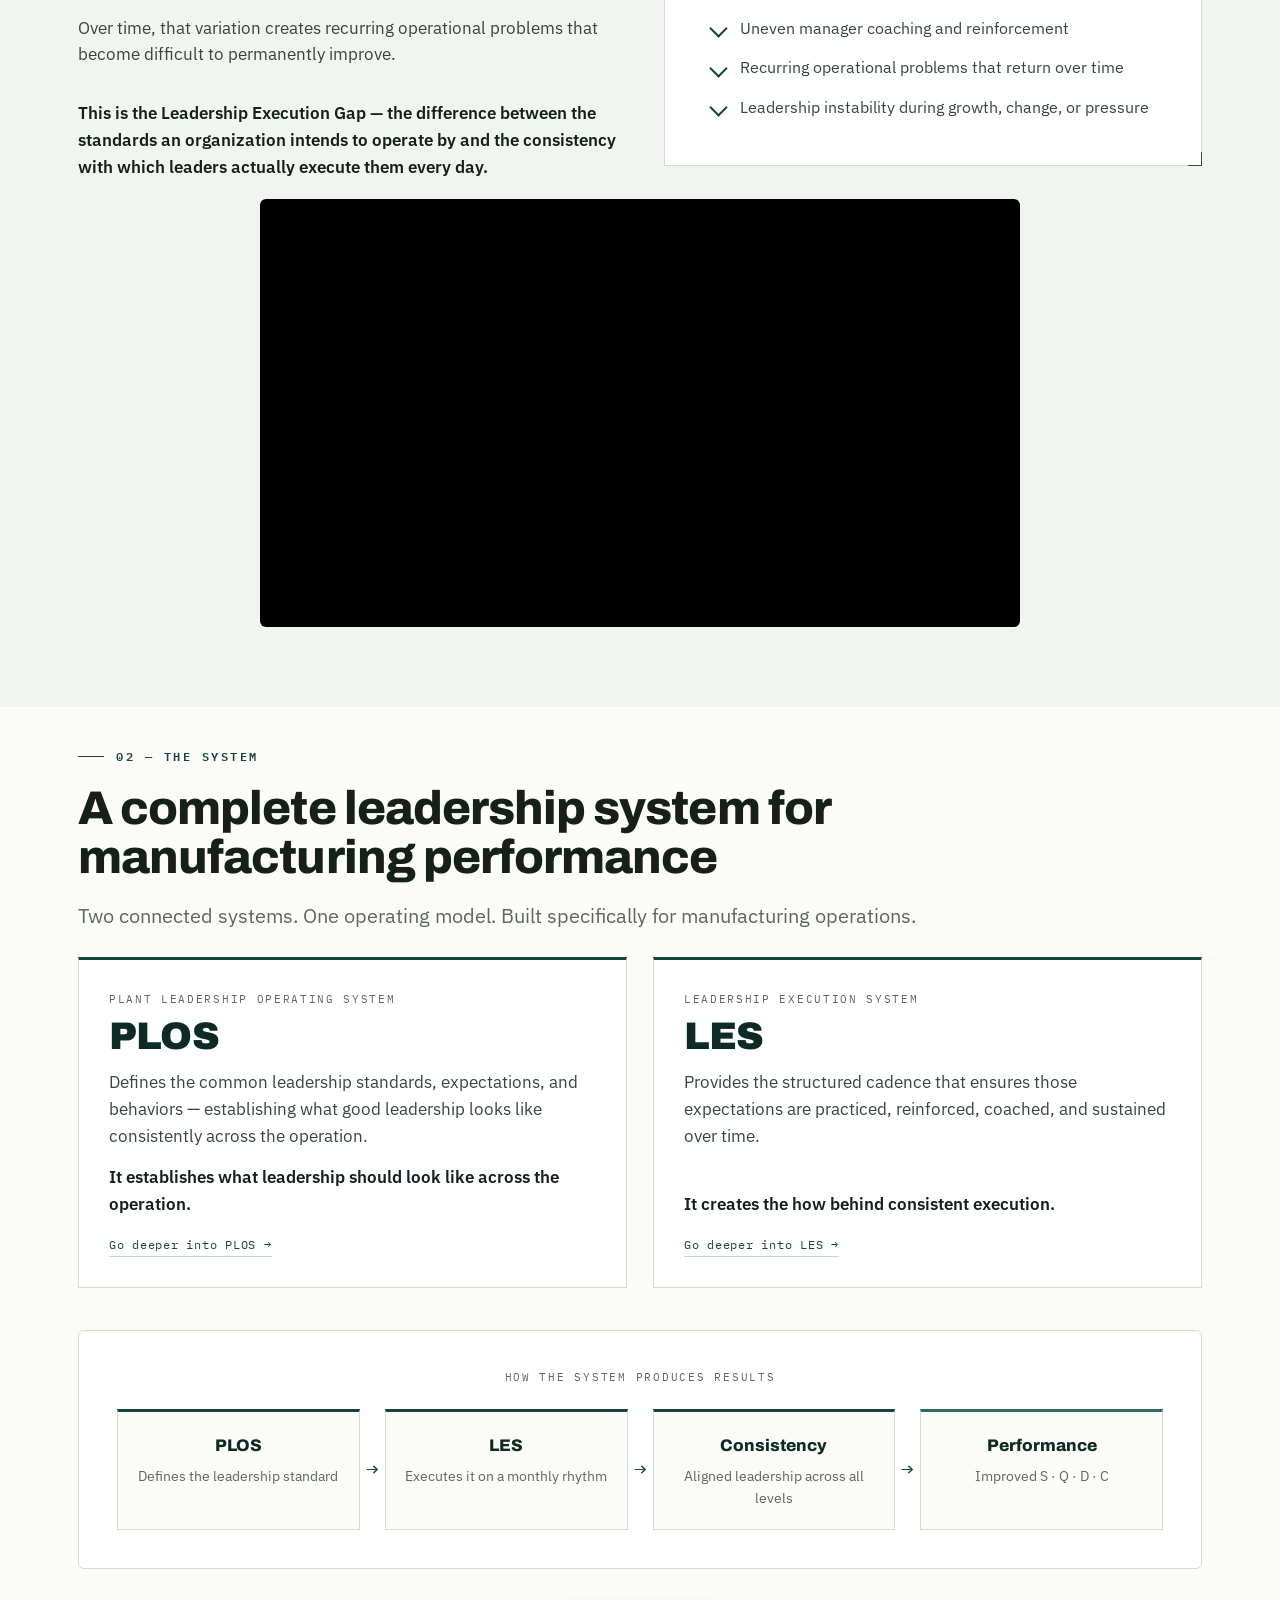
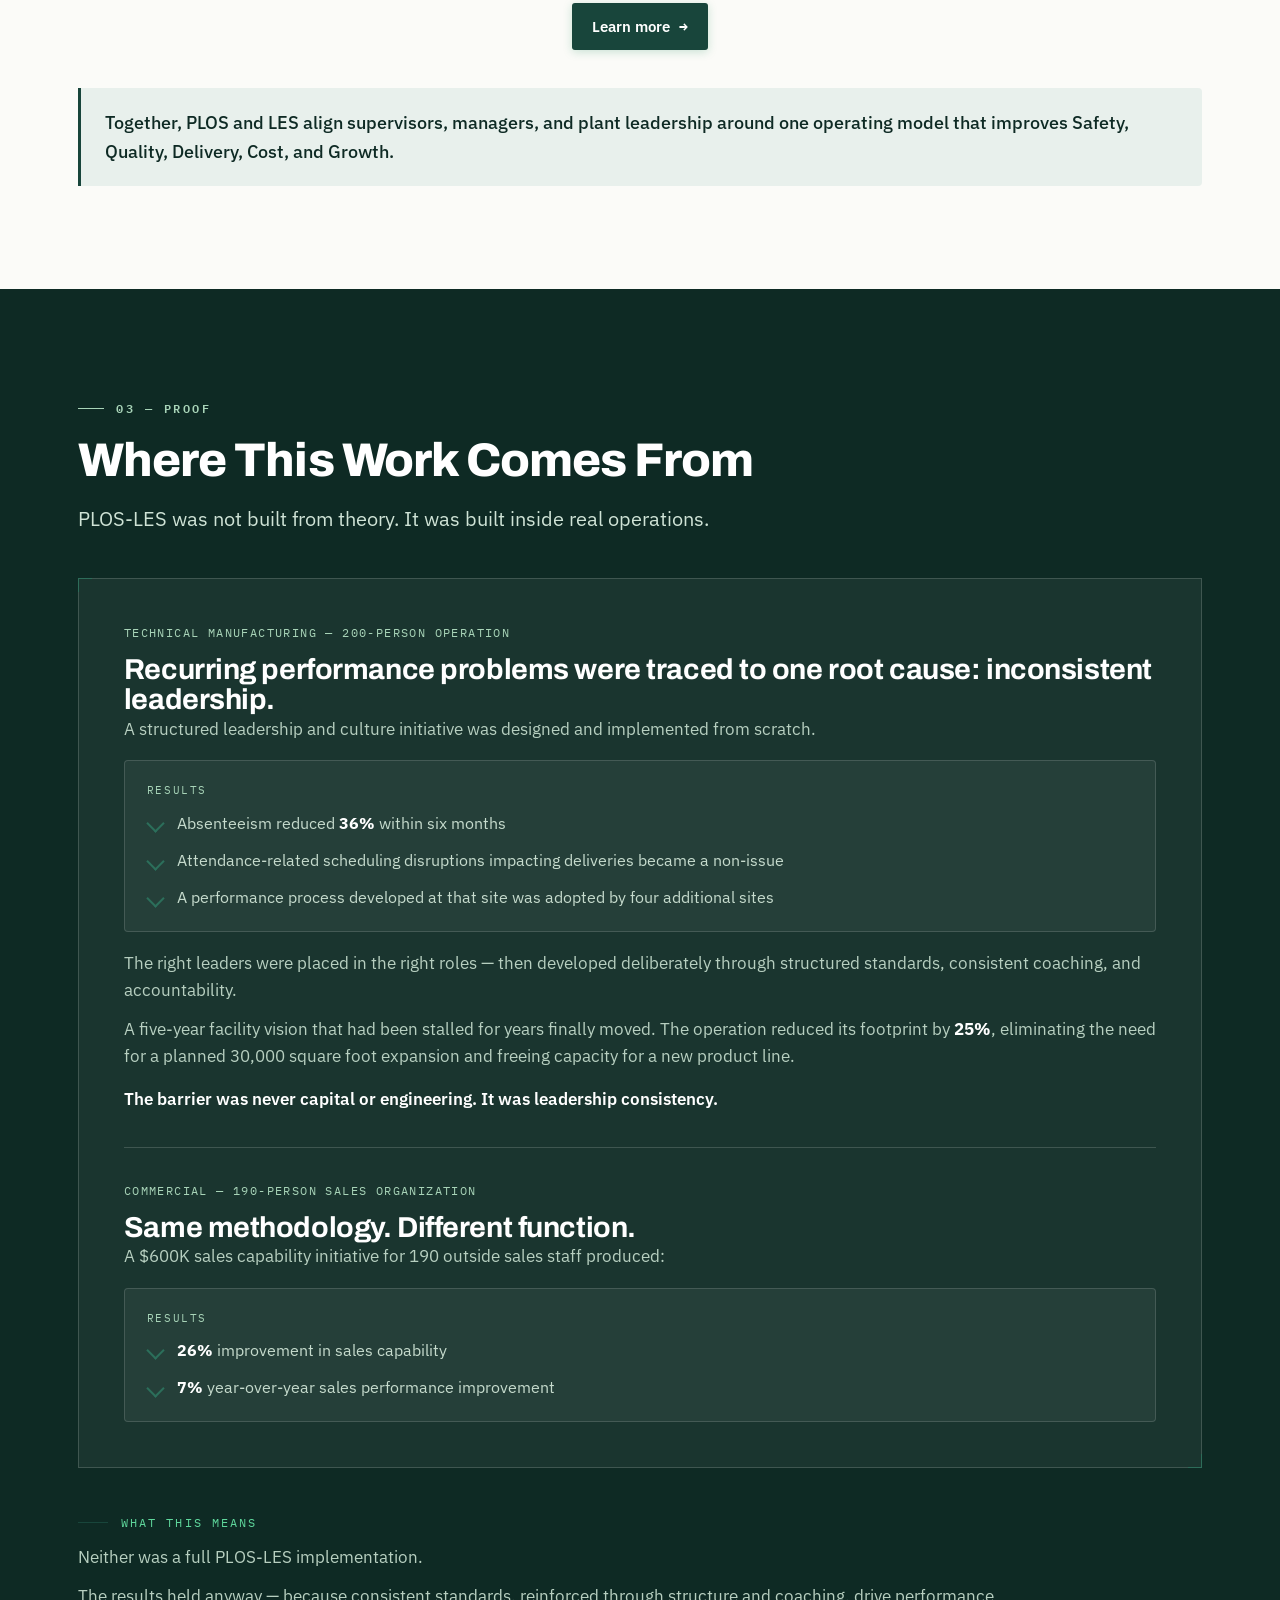
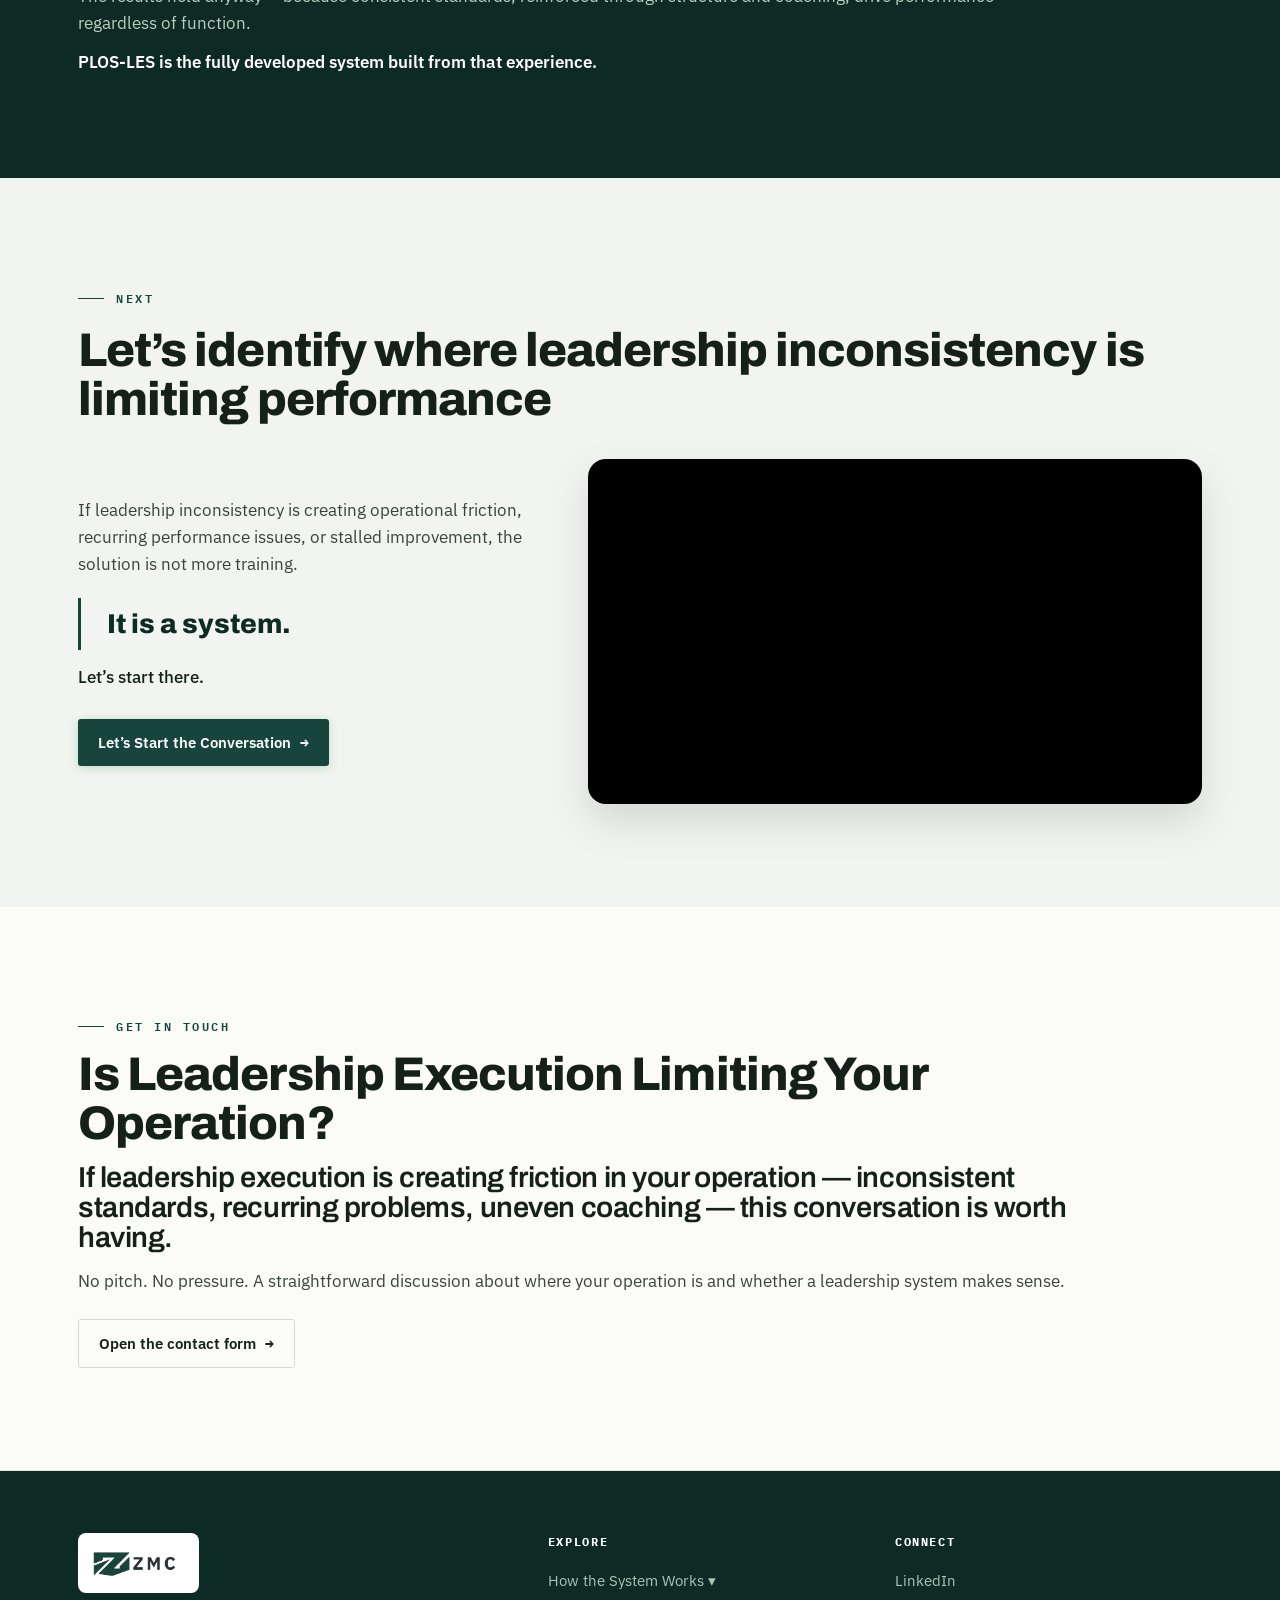
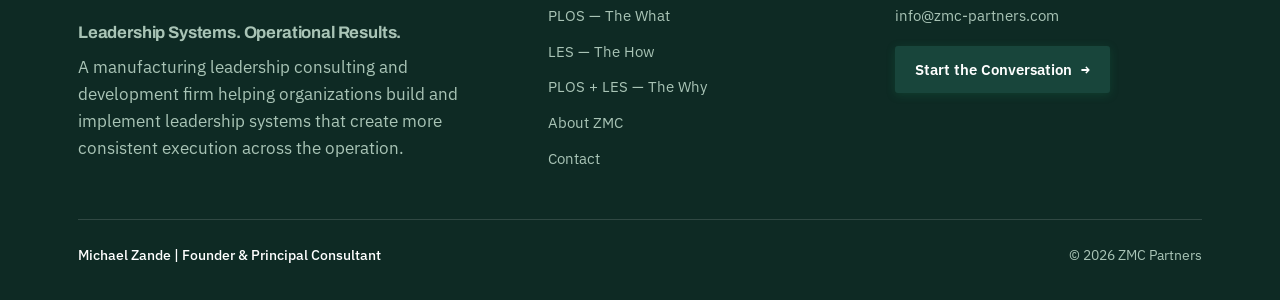
==== commit f9c262e0: "Update index.html" ====
--- a/index.html
+++ b/index.html
@@ -146,7 +146,7 @@
       <div class="syscard">
         <span class="kick">Plant Leadership Operating System</span>
         <div class="big">PLOS</div>
-        <p style="margin-top:14px">Defines the leadership expectations, standards, and behaviors required for effective performance.</p>
+        <p style="margin-top:14px">Defines the common leadership standards, expectations, and behaviors — establishing what good leadership looks like consistently across the operation.</p>
         <p class="ask">It establishes what leadership should look like across the operation.</p>
         <a class="more" data-view="plos">Go deeper into PLOS →</a>
       </div>
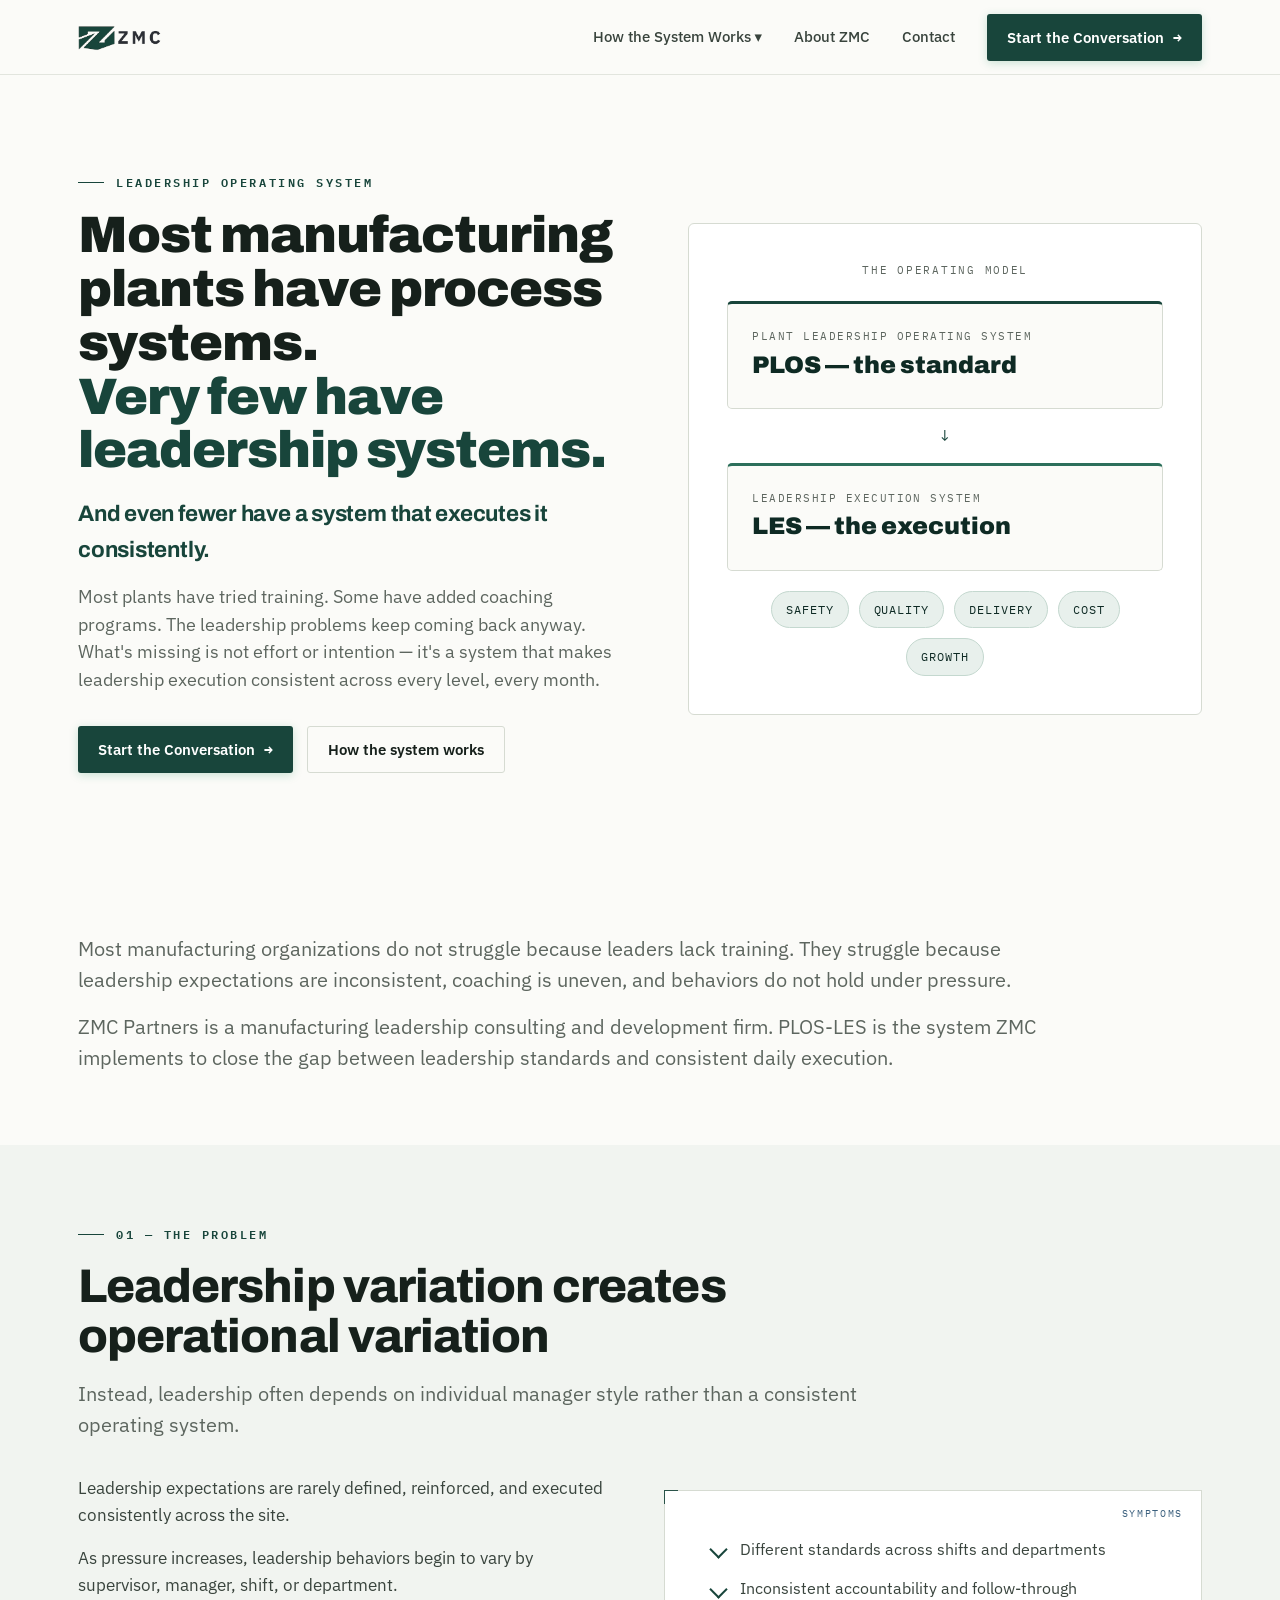
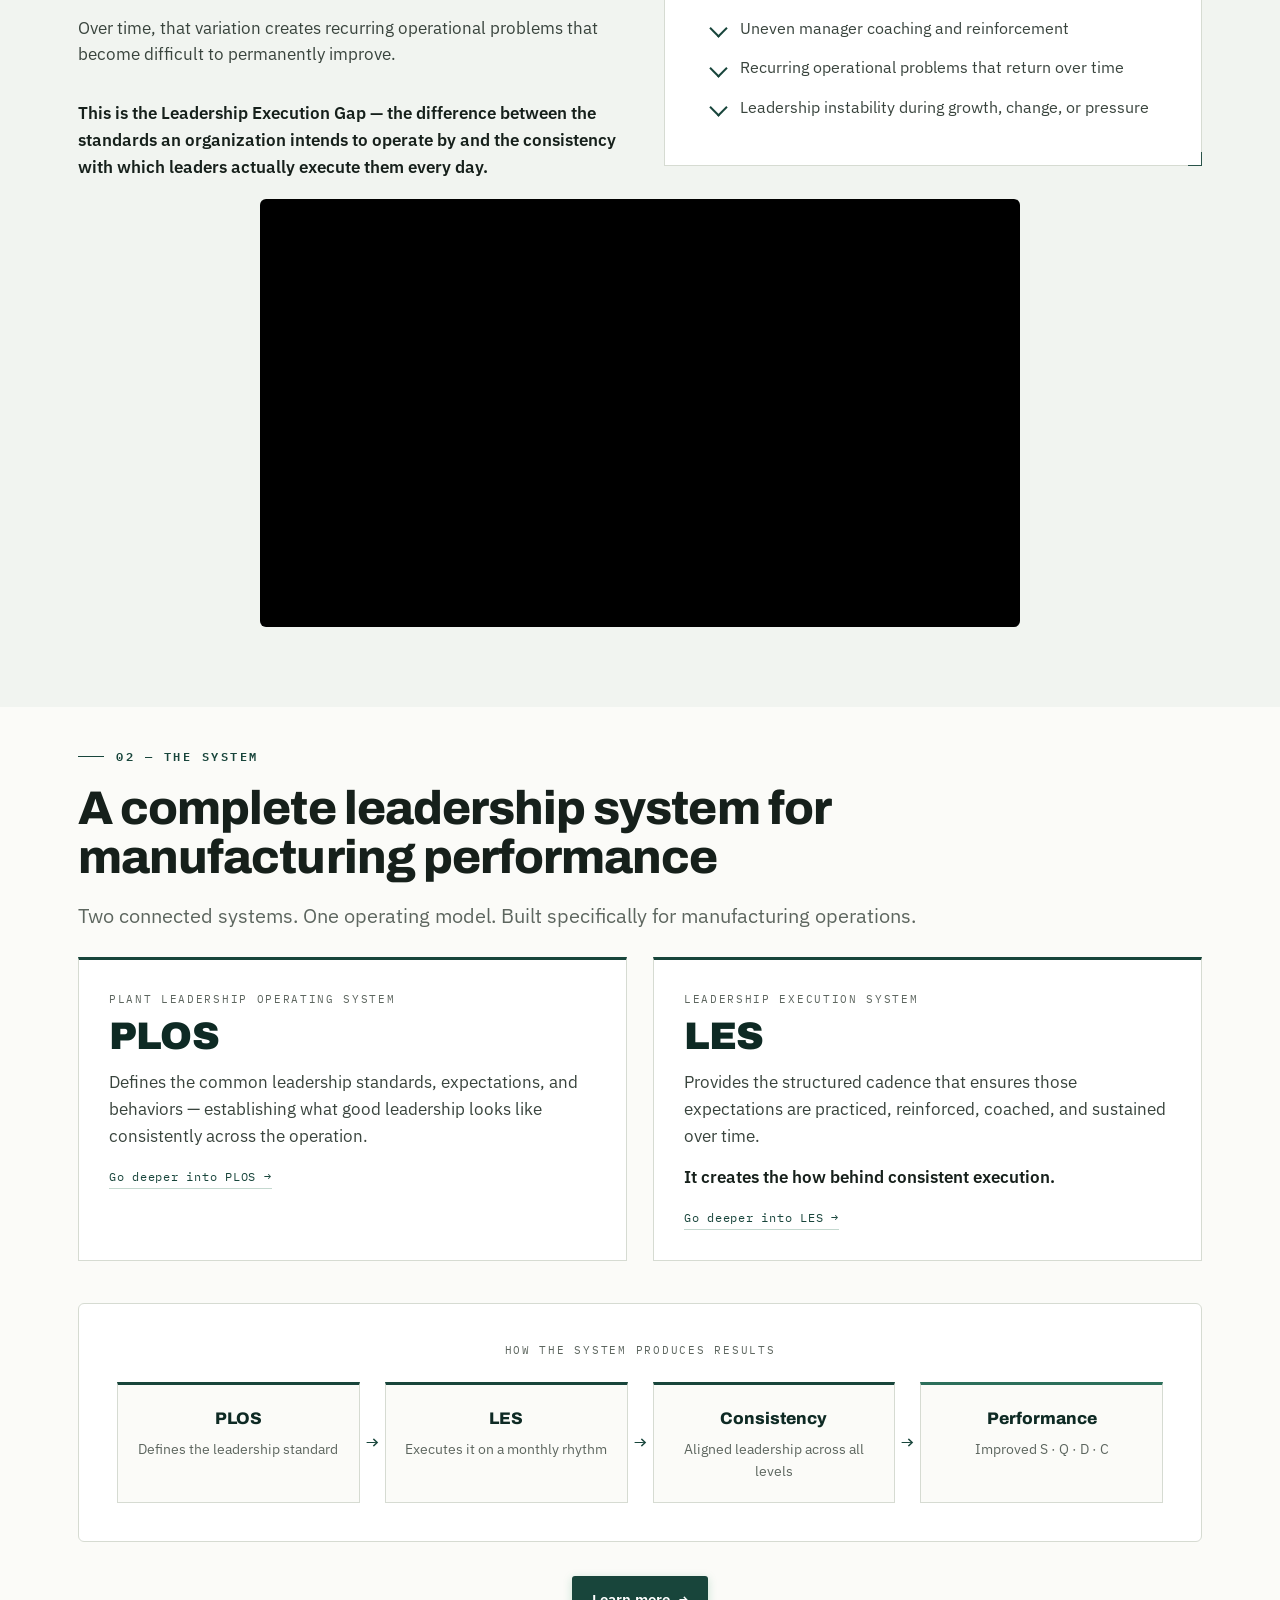
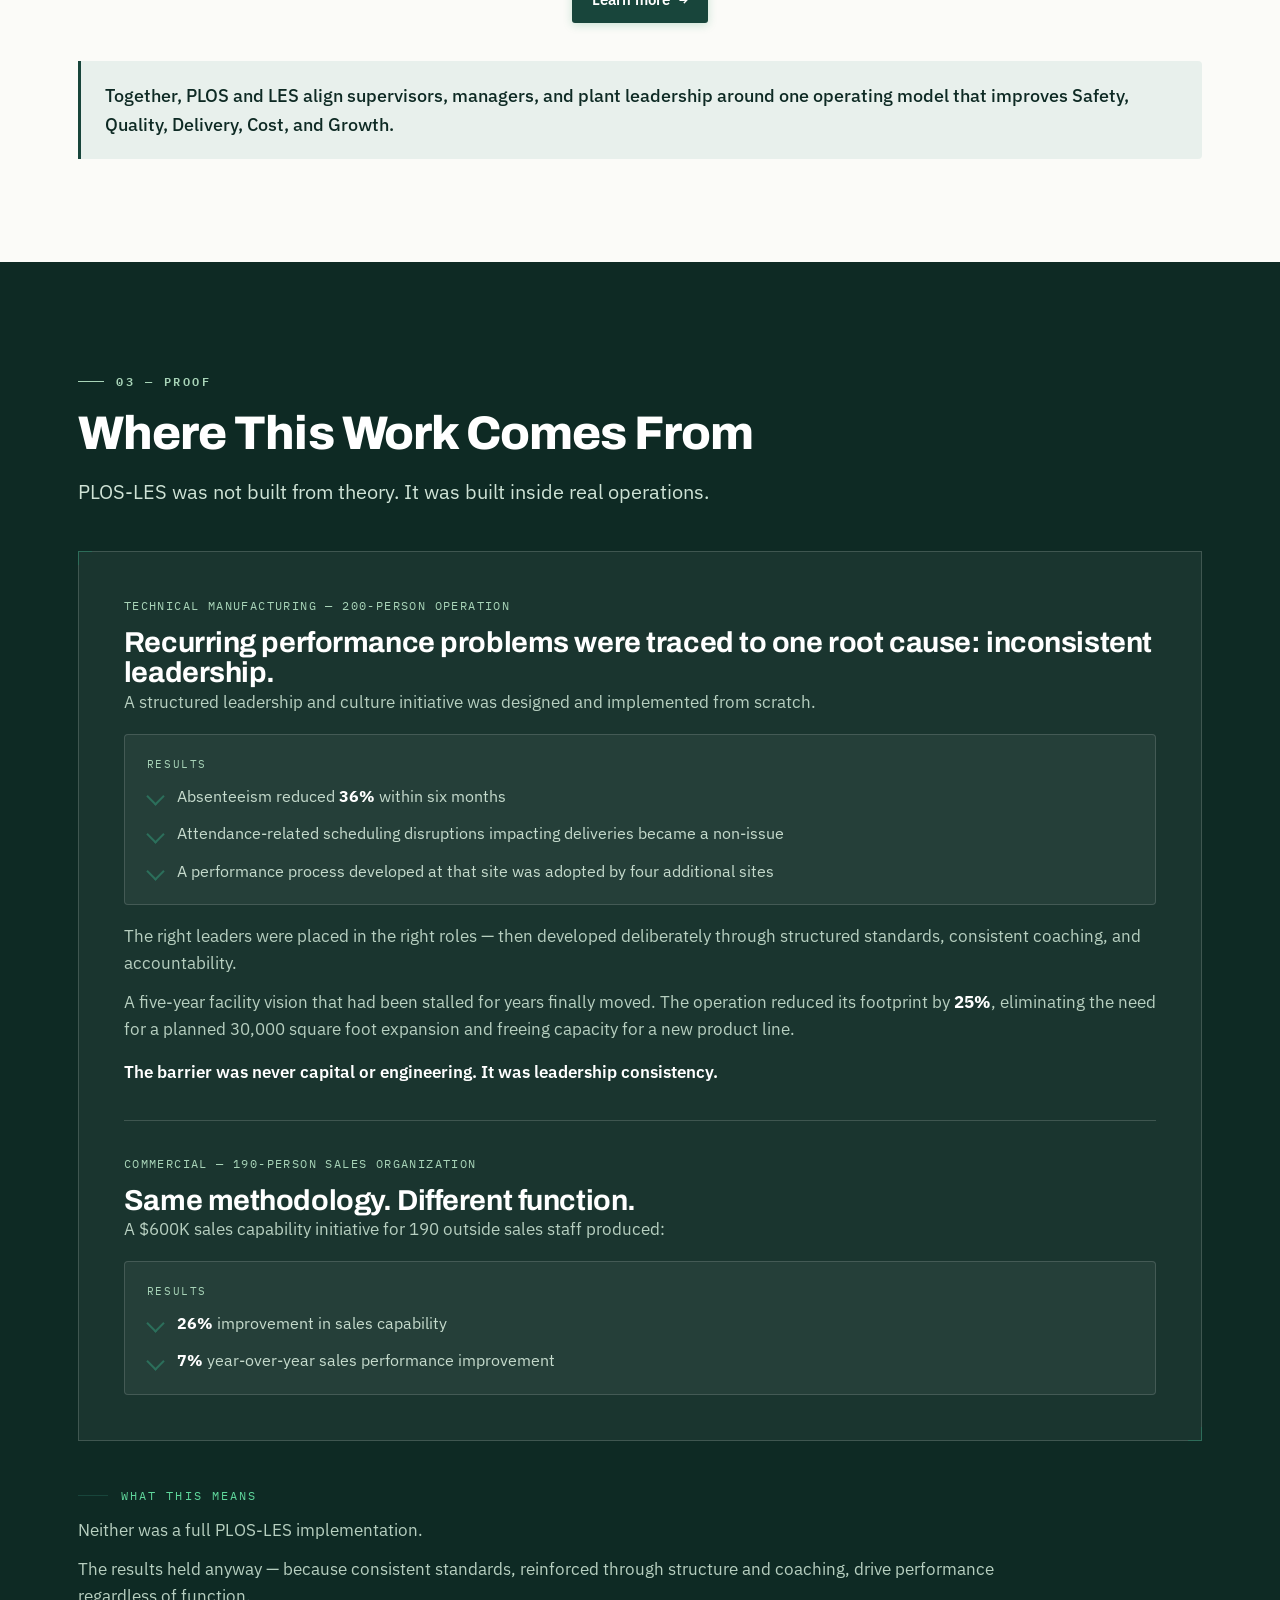
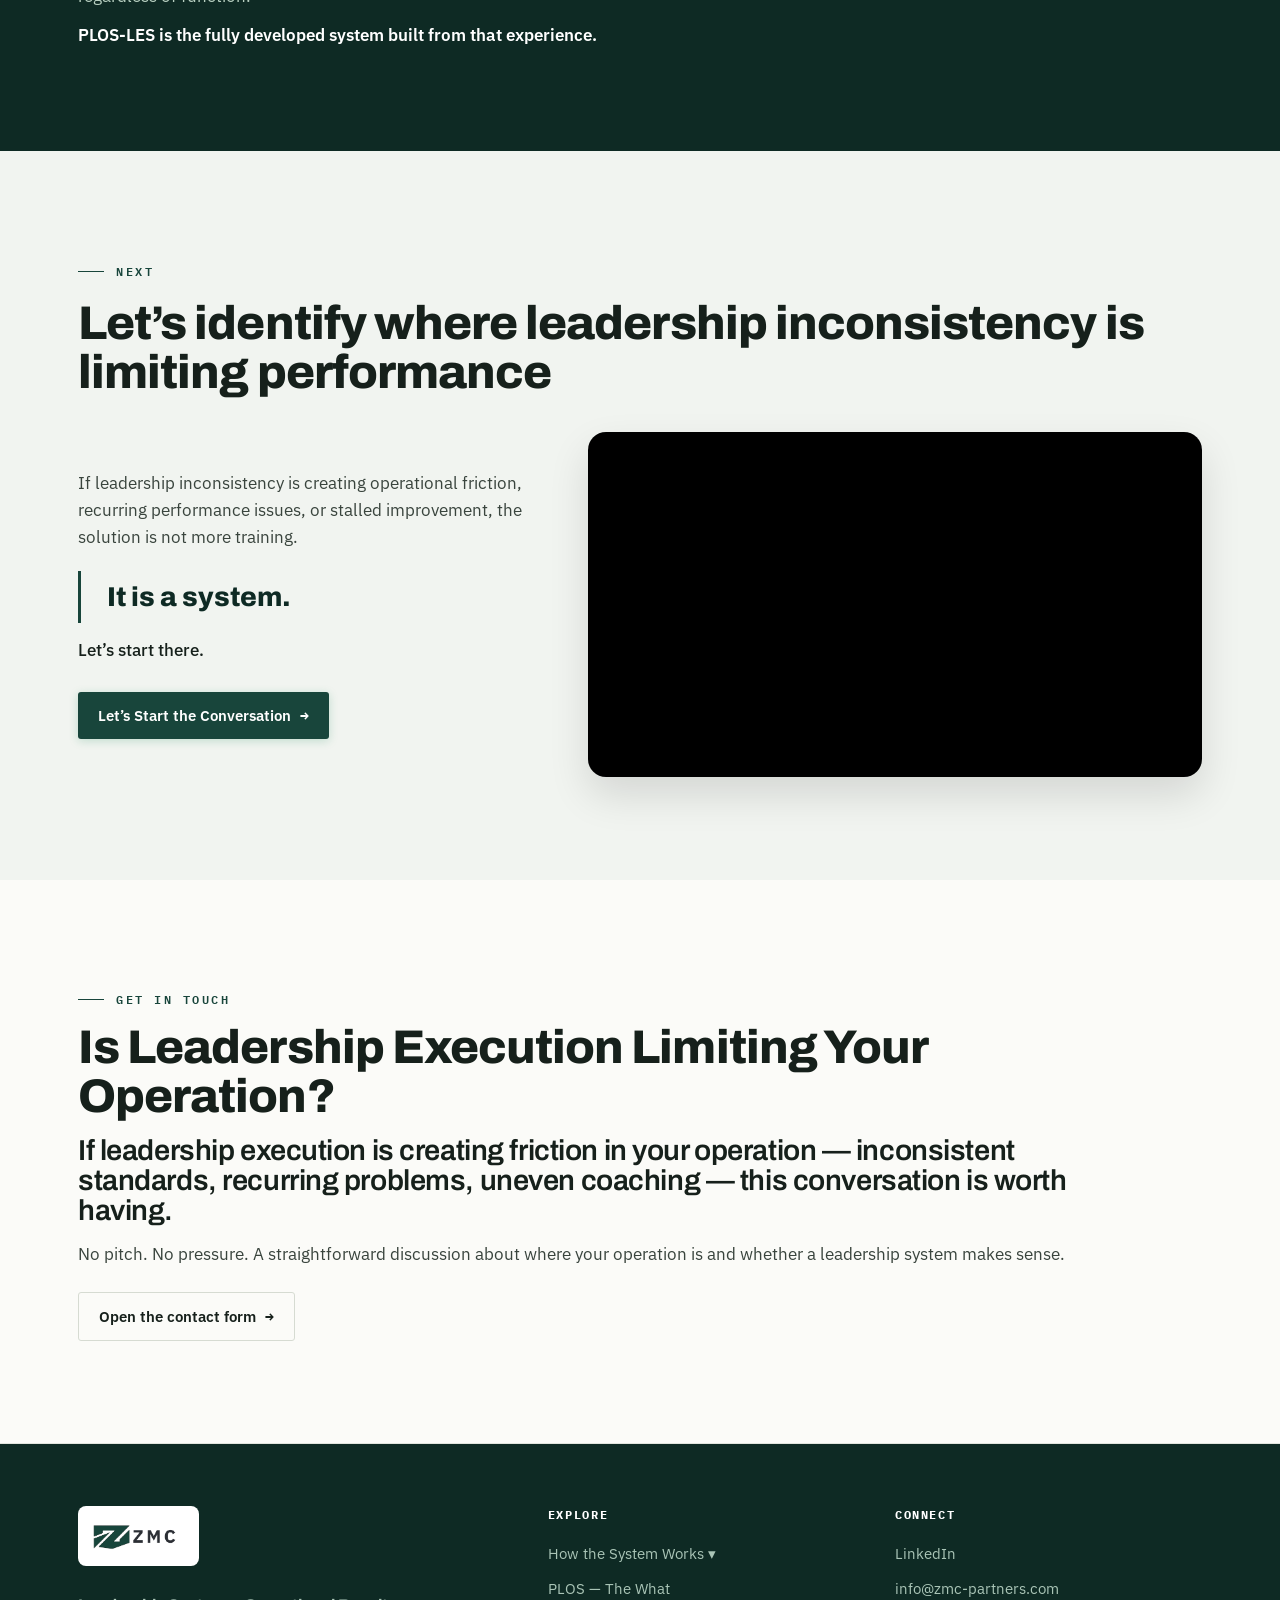
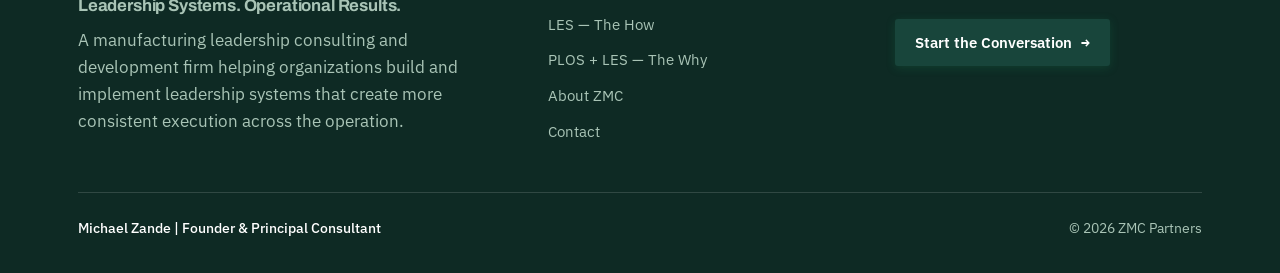
==== commit 78a4efb9: "Update index.html" ====
--- a/index.html
+++ b/index.html
@@ -147,7 +147,6 @@
         <span class="kick">Plant Leadership Operating System</span>
         <div class="big">PLOS</div>
         <p style="margin-top:14px">Defines the common leadership standards, expectations, and behaviors — establishing what good leadership looks like consistently across the operation.</p>
-        <p class="ask">It establishes what leadership should look like across the operation.</p>
         <a class="more" data-view="plos">Go deeper into PLOS →</a>
       </div>
 
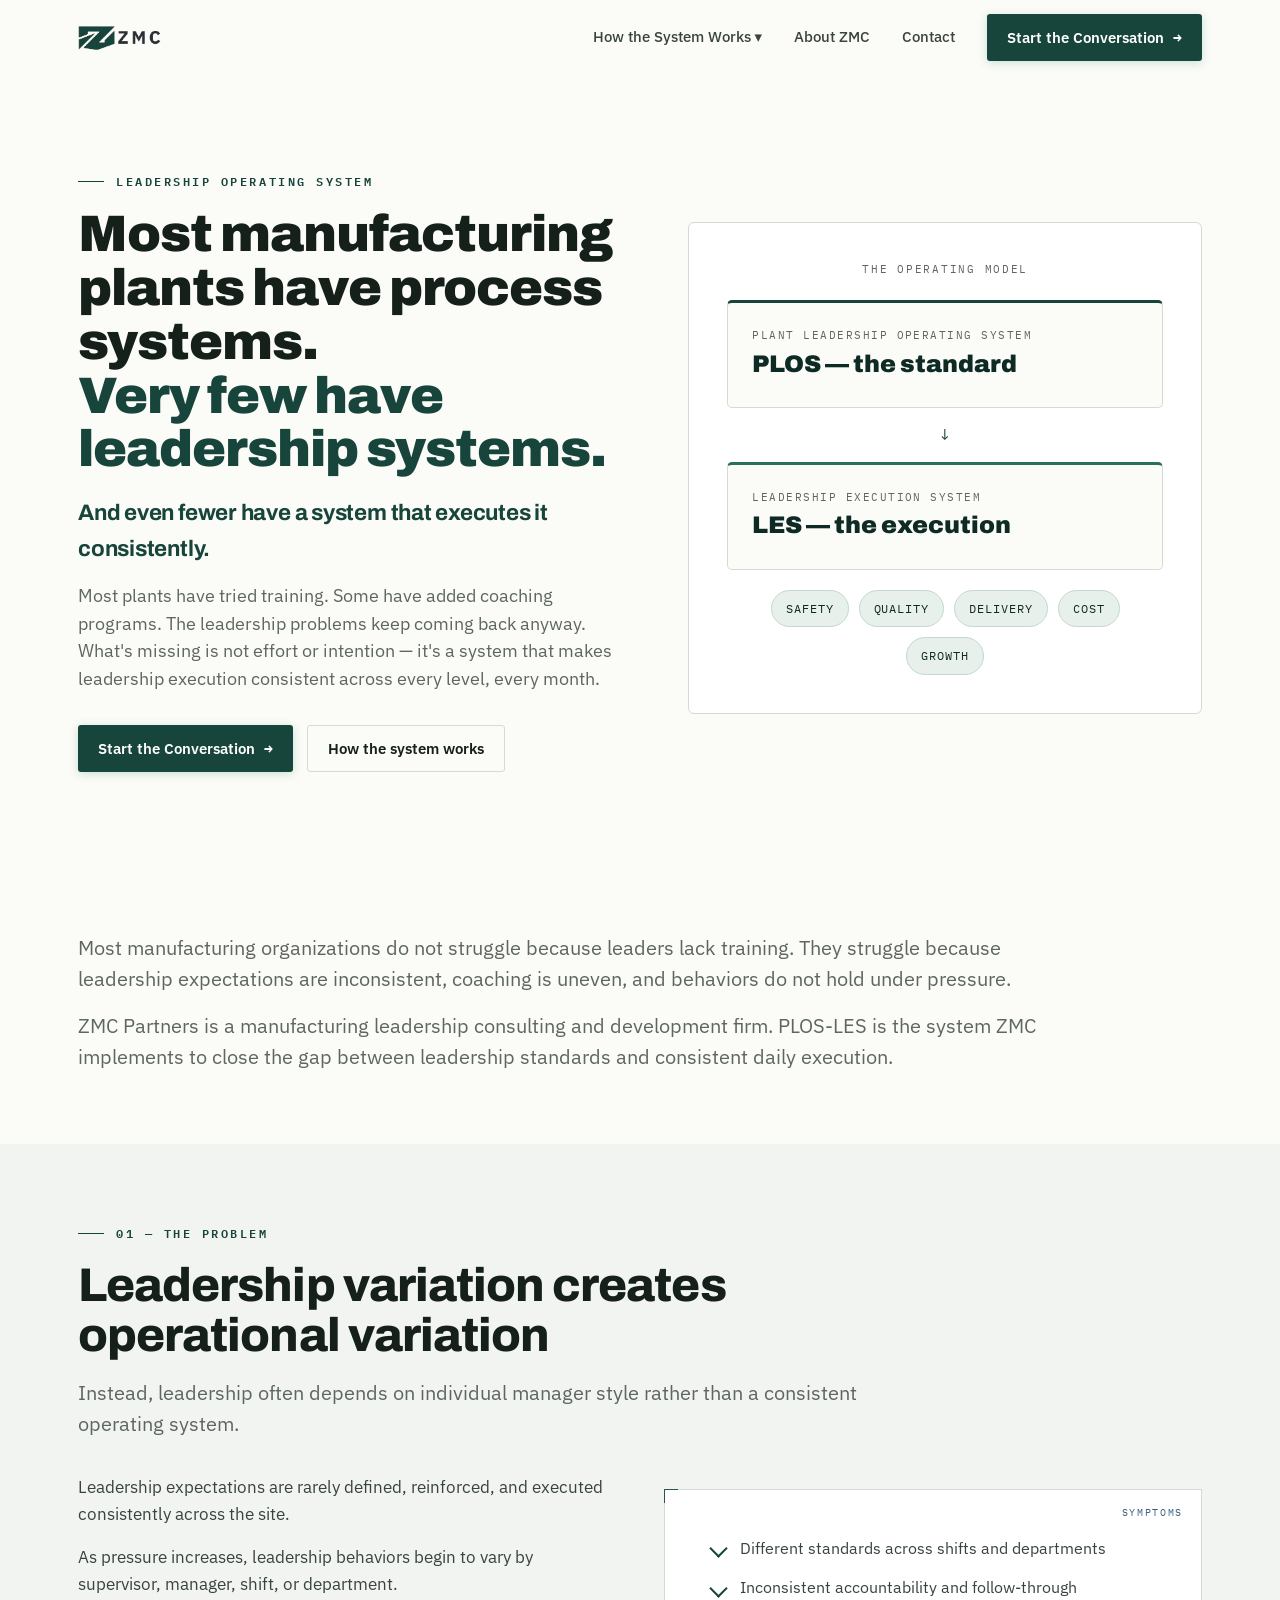
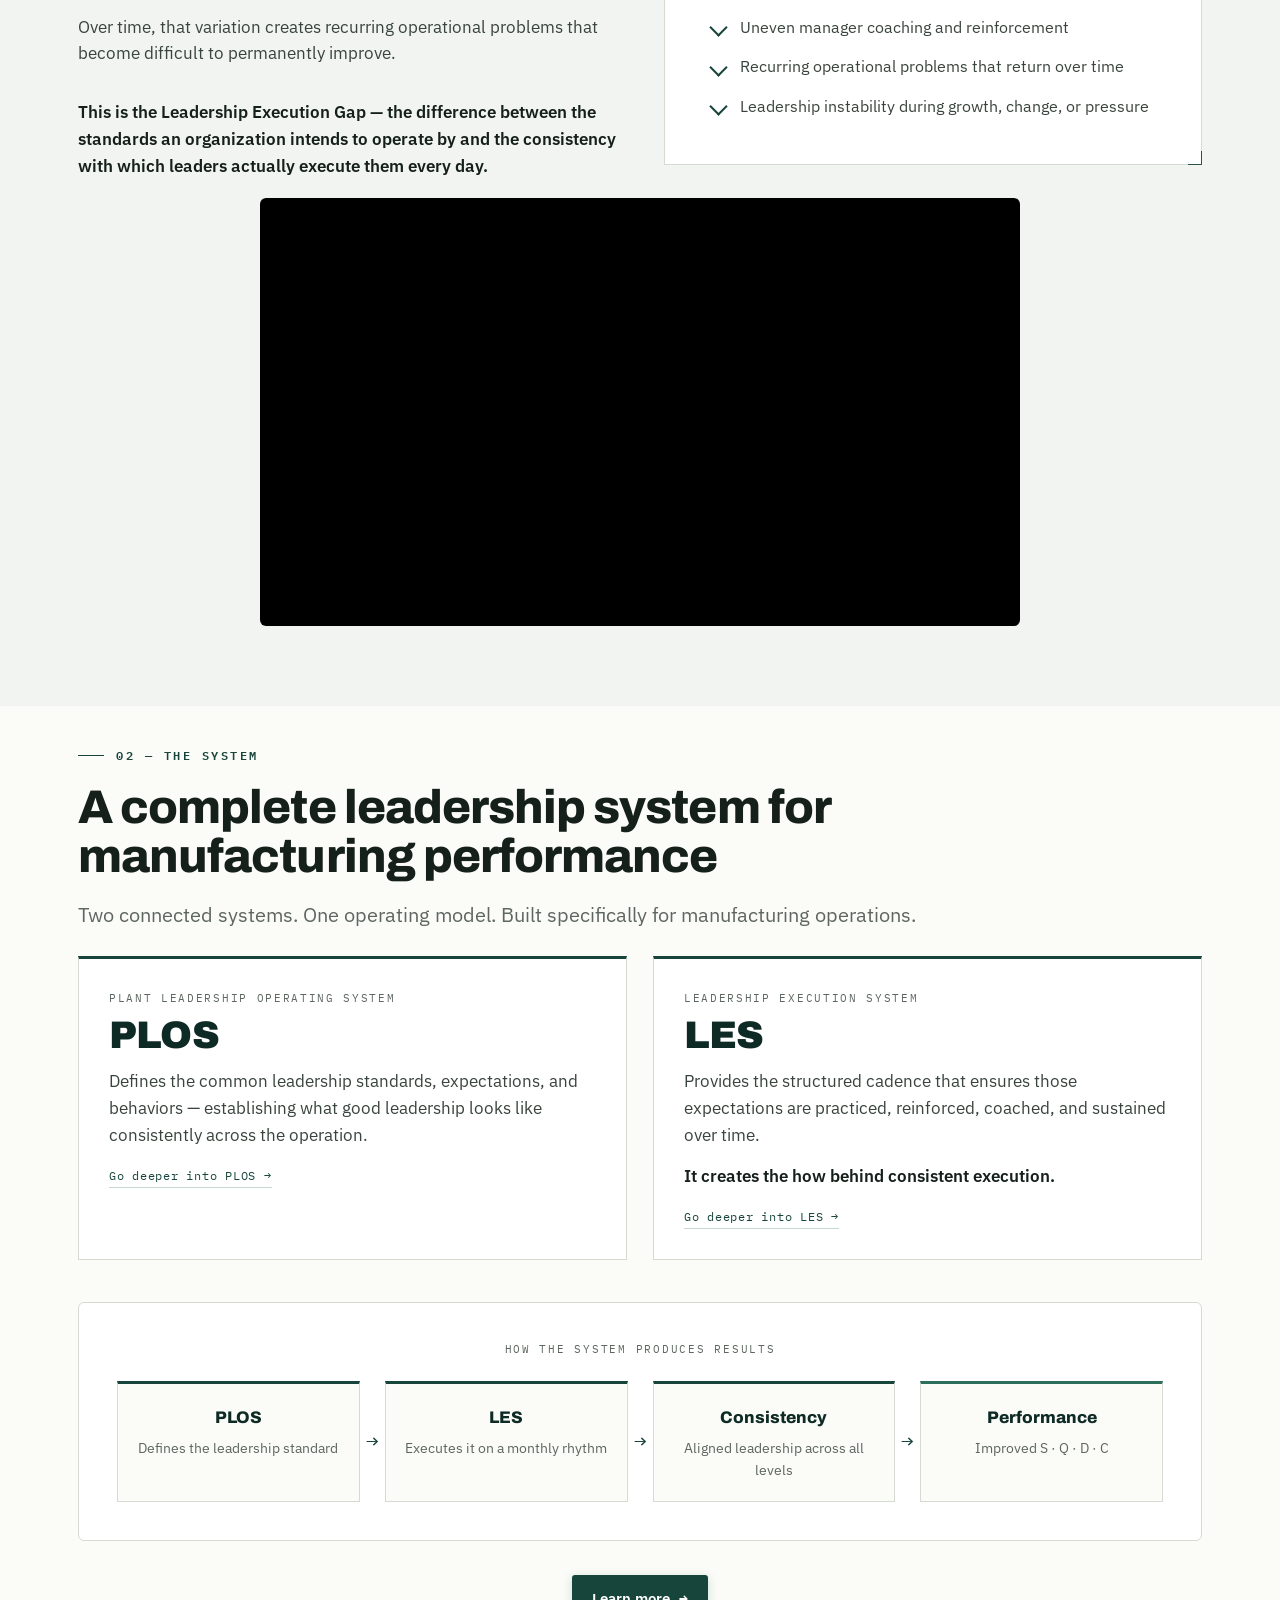
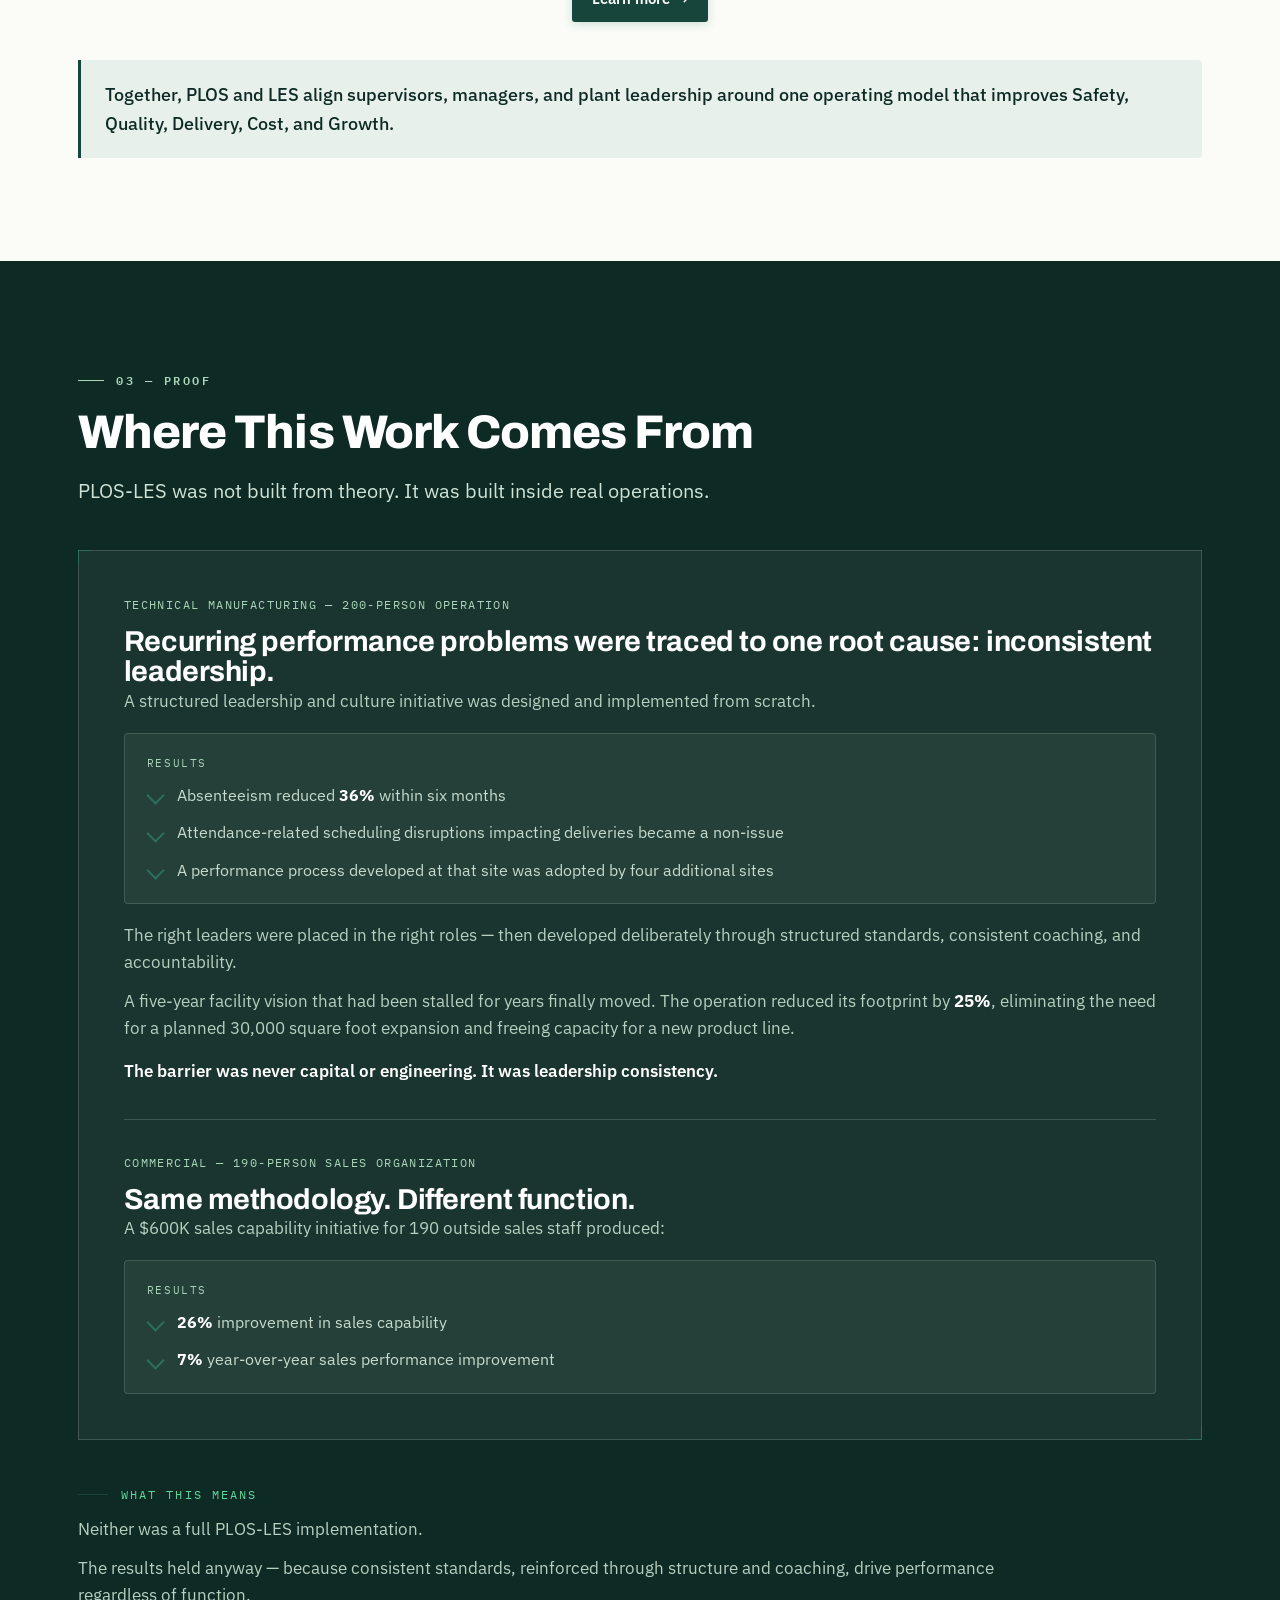
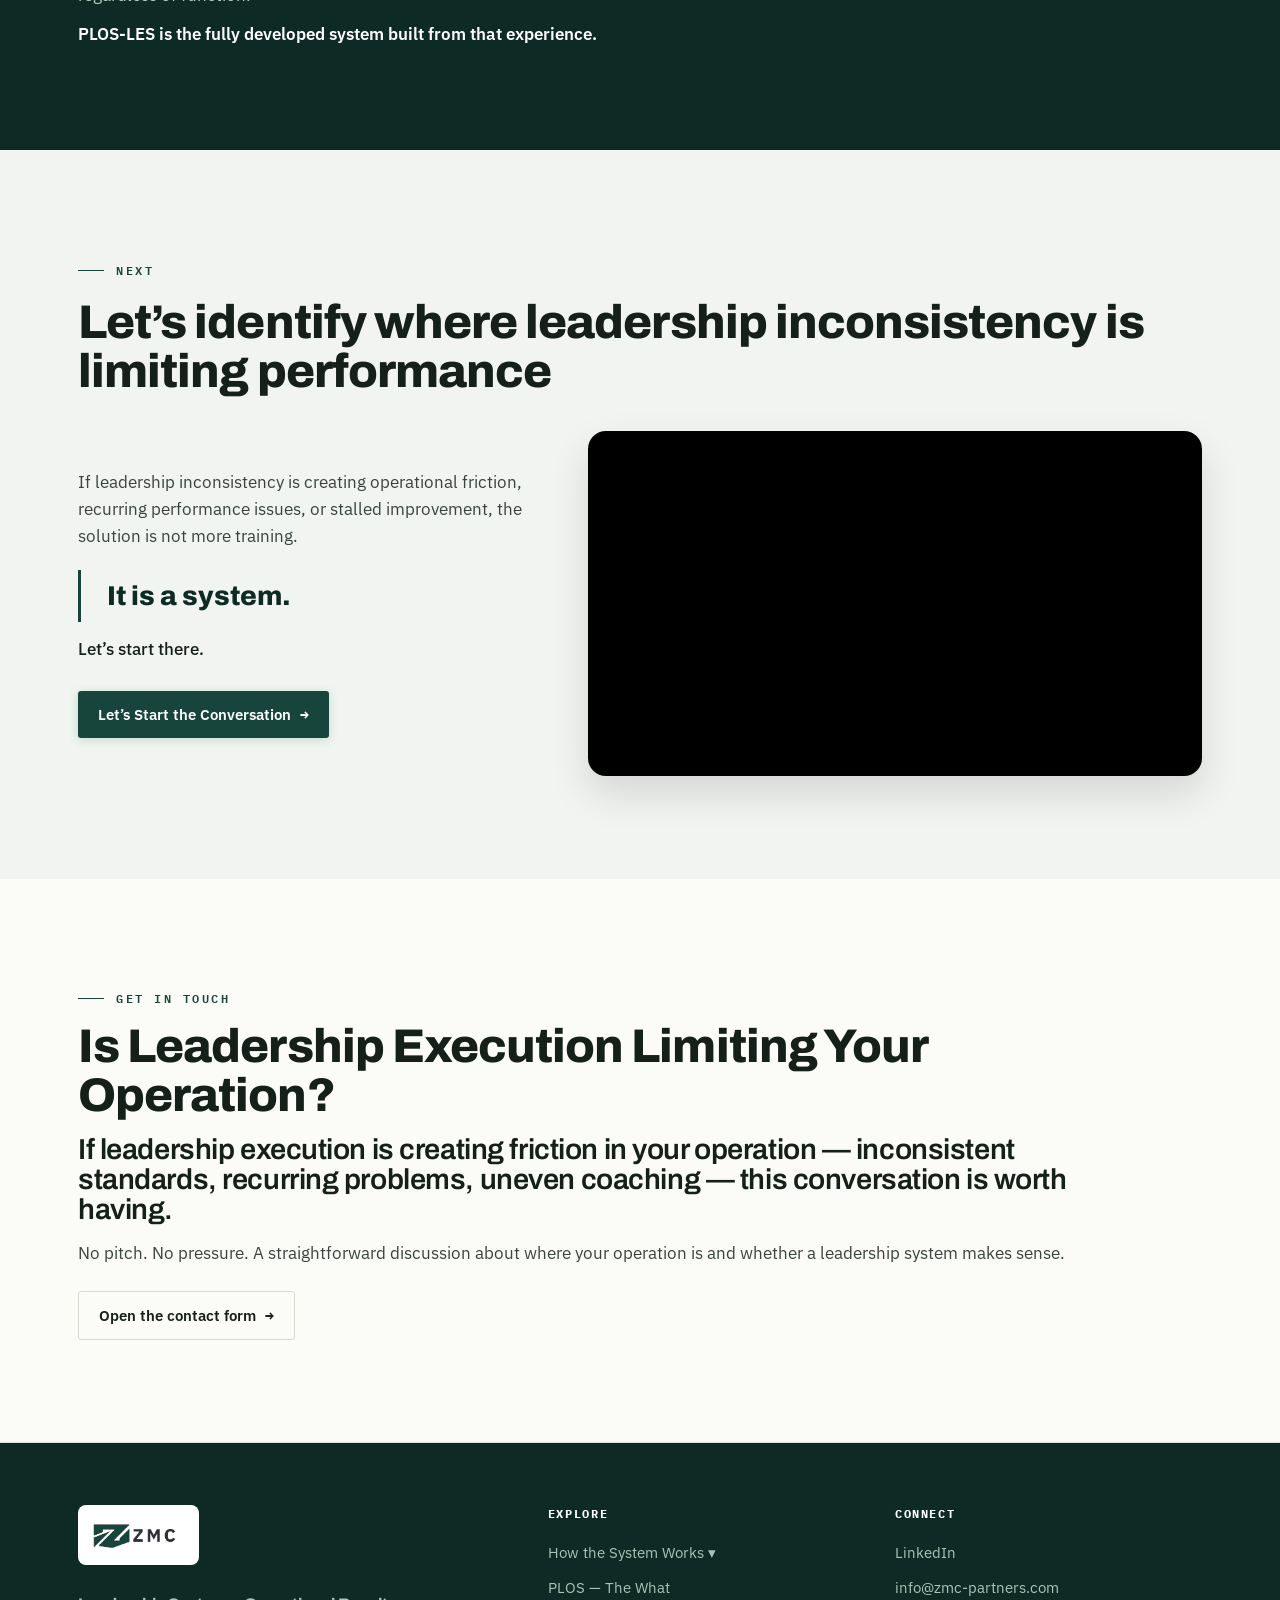
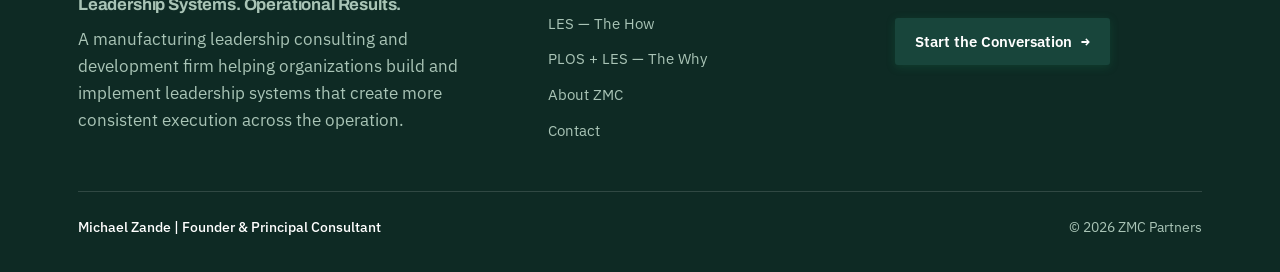
==== commit 3e61eaed: "Update index.html" ====
--- a/index.html
+++ b/index.html
@@ -5,7 +5,9 @@
 <meta name="viewport" content="width=device-width, initial-scale=1">
 <meta name="color-scheme" content="light">
 <meta name="supported-color-schemes" content="light">
-<link rel="icon" href="images/logo-only-Z.png">
+<link rel="icon" type="image/png" href="images/Logo-Only-Z.png?v=2">
+<link rel="shortcut icon" type="image/png" href="images/Logo-Only-Z.png?v=2">
+<link rel="apple-touch-icon" href="images/Logo-Only-Z.png?v=2">
 <title>ZMC Partners — Leadership Systems. Operational Results.</title>
 <link rel="preconnect" href="https://fonts.googleapis.com">
 <link rel="preconnect" href="https://fonts.gstatic.com" crossorigin>
--- a/styles.css
+++ b/styles.css
@@ -46,18 +46,40 @@
   .tint{background:var(--tint);background-image:linear-gradient(var(--tint),var(--tint))}
   .center{text-align:center;margin-left:auto;margin-right:auto}
 
-  /* green/dark sections */
-  .gsec{background:var(--green-deep);background-image:linear-gradient(var(--green-deep),var(--green-deep));color:#DCEAE1}
-  .bsec{background:var(--steel-blue);background-image:linear-gradient(var(--steel-blue),var(--steel-blue));color:#EEF2F8}
-  .bsec h1,.bsec h2,.bsec h3,.bsec h4{color:#fff}
-  .bsec p{color:#D0DCF0}
-  .bsec .lead{color:#C0D0E8}
-  .bsec strong{color:#fff}
-  .bsec .eyebrow{color:#fff;border-color:#fff}
-  .bsec .eyebrow::before{background:#fff}
-  .gsec h1,.gsec h2,.gsec h3,.gsec h4{color:#fff}
-  .gsec p{color:#B7CFC0}
-  .gsec .lead{color:#CFE3D6}
+ /* green/dark sections */
+.gsec{
+  background:var(--green-deep);
+  background-image:linear-gradient(var(--green-deep),var(--green-deep));
+  color:#DCEAE1;
+}
+
+.bsec{
+  background:var(--steel-blue);
+  background-image:linear-gradient(var(--steel-blue),var(--steel-blue));
+  color:#EEF2F8;
+}
+
+.bsec h1,
+.bsec h2,
+.bsec h3,
+.bsec h4,
+.bsec .week h4{
+  color:#fff;
+}
+
+.bsec p,
+.bsec .week p{
+  color:#E7EEF6;
+}
+
+.bsec .lead{color:#E7EEF6}
+.bsec strong{color:#fff}
+.bsec .eyebrow{color:#fff;border-color:#fff}
+.bsec .eyebrow::before{background:#fff}
+
+.gsec h1,.gsec h2,.gsec h3,.gsec h4{color:#fff}
+.gsec p{color:#B7CFC0}
+.gsec .lead{color:#CFE3D6}
 
   /* ---------- engineering plate signature ---------- */
   .plate{position:relative;border:1px solid var(--line-2);background:var(--paper-2);padding:clamp(26px,3.5vw,48px)}
@@ -70,7 +92,36 @@
   .gsec .plate-tag{color:#8FB6A0}
 
   /* ---------- nav ---------- */
-  header.nav{position:sticky;top:0;z-index:60;background:rgba(251,251,248,.9);backdrop-filter:blur(10px);border-bottom:1px solid var(--line)}
+  header.td-nav{
+  position:fixed;
+  top:0;
+  left:0;
+  right:0;
+  width:100%;
+  z-index:9999;
+  background:rgba(251,251,248,.96);
+  backdrop-filter:blur(10px);
+  -webkit-backdrop-filter:blur(10px);
+  border-bottom:1px solid var(--line);
+  box-shadow:0 2px 10px rgba(43,43,43,.05);
+}
+
+.td-nav + .td-hero{
+  margin-top:74px;
+}
+.td-confidentiality{
+  width:100%;
+  margin-top:28px;
+  padding-top:20px;
+  border-top:1px solid rgba(255,255,255,.18);
+  color:#E7EEF6;
+  font-size:.92rem;
+  line-height:1.55;
+}
+
+.td-confidentiality strong{
+  color:#fff;
+}
   .nav-in{max-width:var(--maxw);margin:0 auto;padding:0 28px;height:74px;display:flex;align-items:center;justify-content:space-between}
   .brand{display:flex;align-items:center;gap:12px;cursor:pointer}
   .logo-badge{width:40px;height:40px;border-radius:9px;background:var(--green);display:grid;place-items:center;flex:none;box-shadow:0 2px 8px rgba(23,138,85,.28)}
@@ -351,3 +402,49 @@
     .lesmx .mx-cell{text-align:left;display:block;border-radius:0;border-top:none}
     .lesmx .mx-cell .role{display:block;font-family:"IBM Plex Mono";font-size:.62rem;letter-spacing:.08em;text-transform:uppercase;color:var(--green);margin-bottom:5px}
   }
+/* Turnover diagnostic - blue How It Works section */
+.td-section.blue h2{
+  color:#fff !important;
+}
+
+.td-section.blue .td-step h3{
+  color:#fff !important;
+}
+
+.td-section.blue .td-step p{
+  color:#E7EEF6 !important;
+}
+.td-section.blue .td-step strong,
+.td-section.blue .td-step h3,
+.td-section.blue .td-step h4{
+  color:#fff !important;
+}
+.td-step h3{
+  color:#fff !important;
+}
+/* Live review section heading */
+.td-live-grid h2{
+  color:var(--ink) !important;
+}
+
+/* Footer contrast + spacing */
+.td-footer{
+  padding:32px 0 !important;
+  background:var(--green-deep) !important;
+}
+
+.td-footer-in{
+  display:flex;
+  align-items:center;
+  justify-content:space-between;
+  gap:28px;
+}
+
+.td-footer small{
+  color:#F2F5F3 !important;
+  line-height:1.5;
+}
+
+.td-footer img{
+  margin-right:10px;
+}
